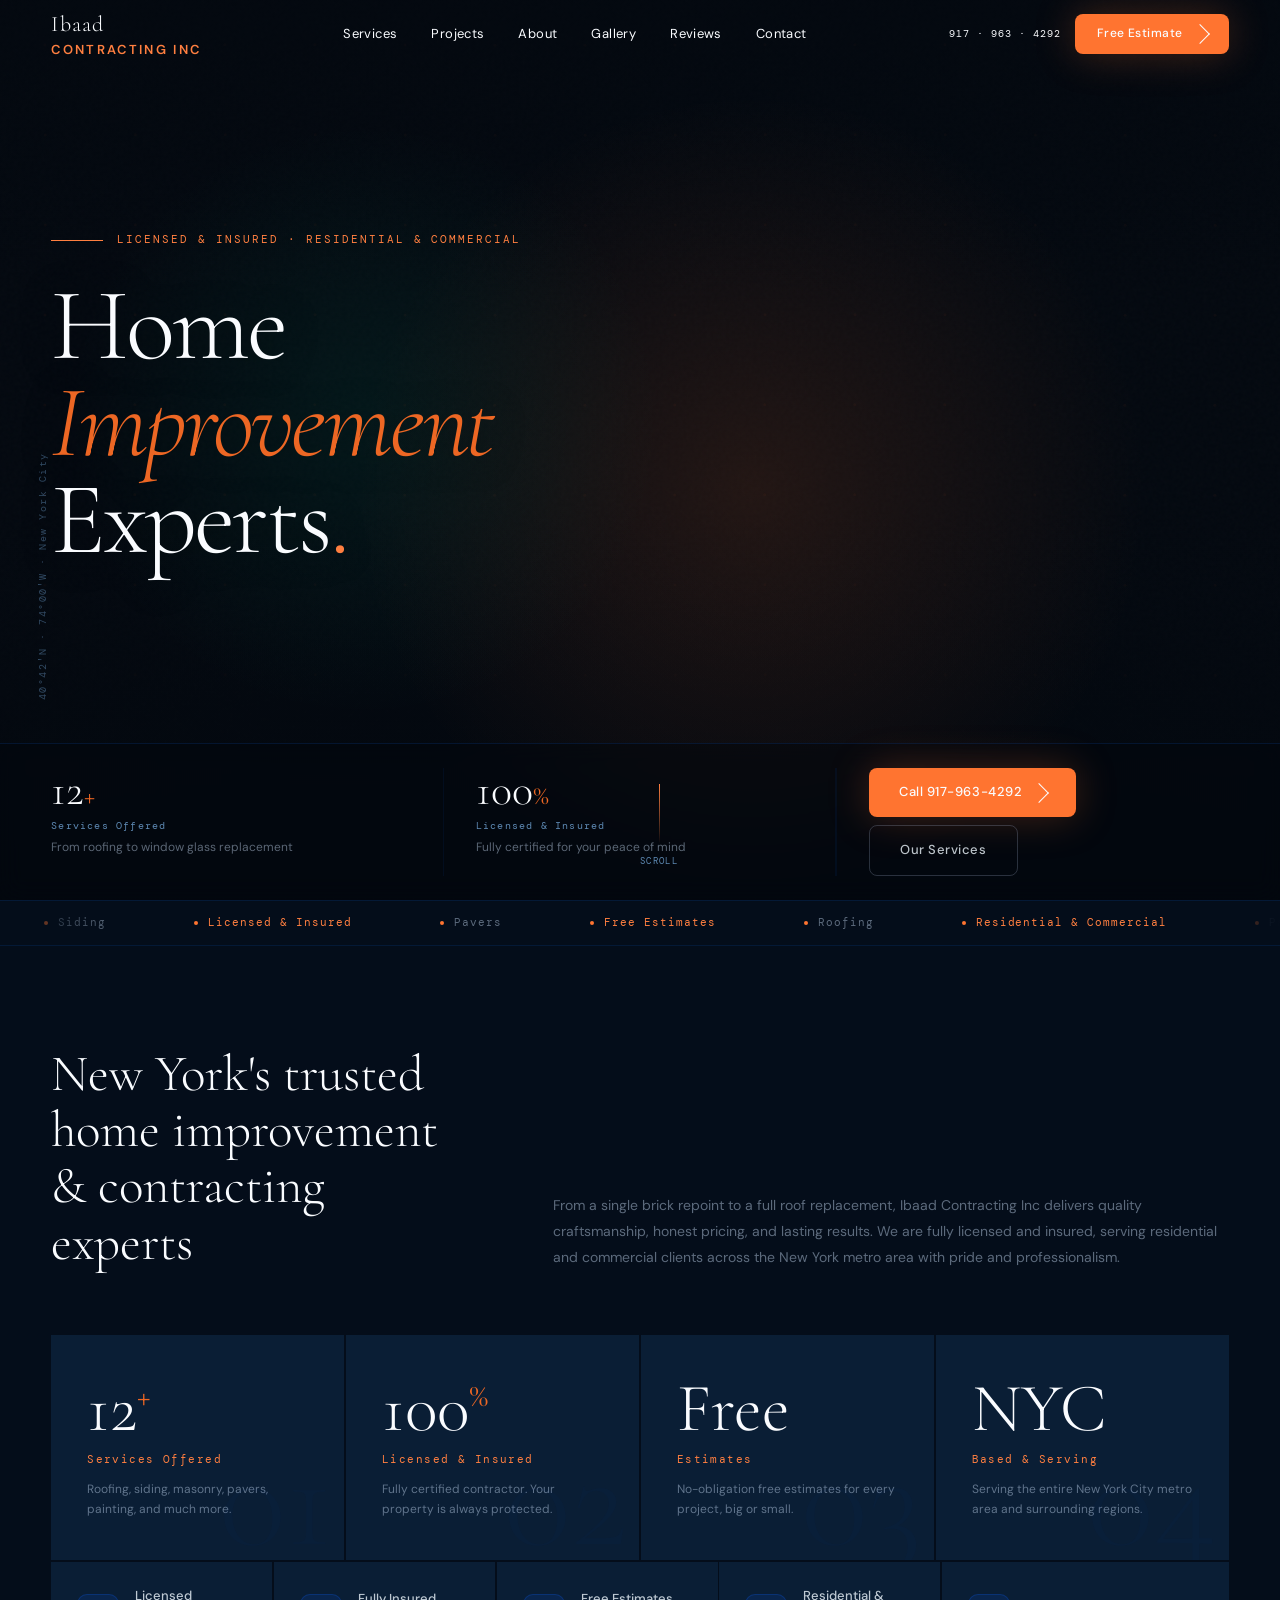
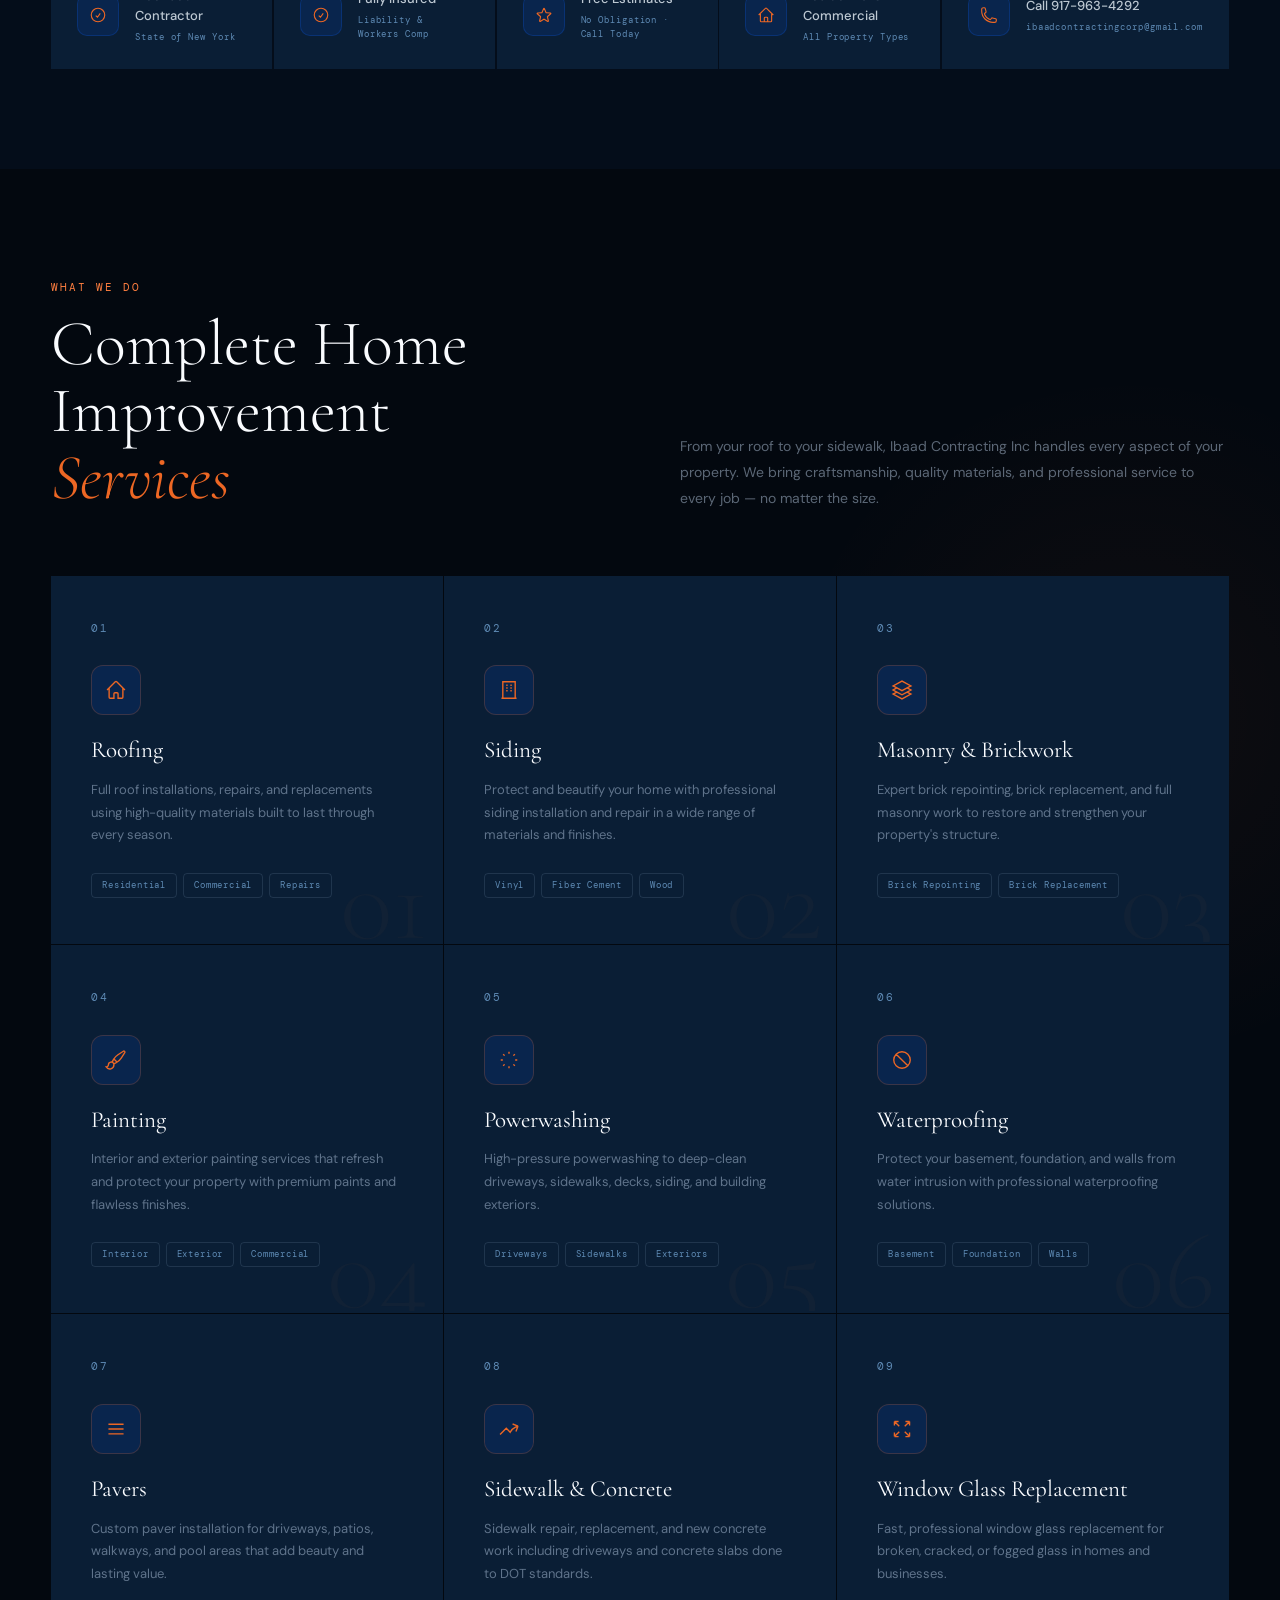
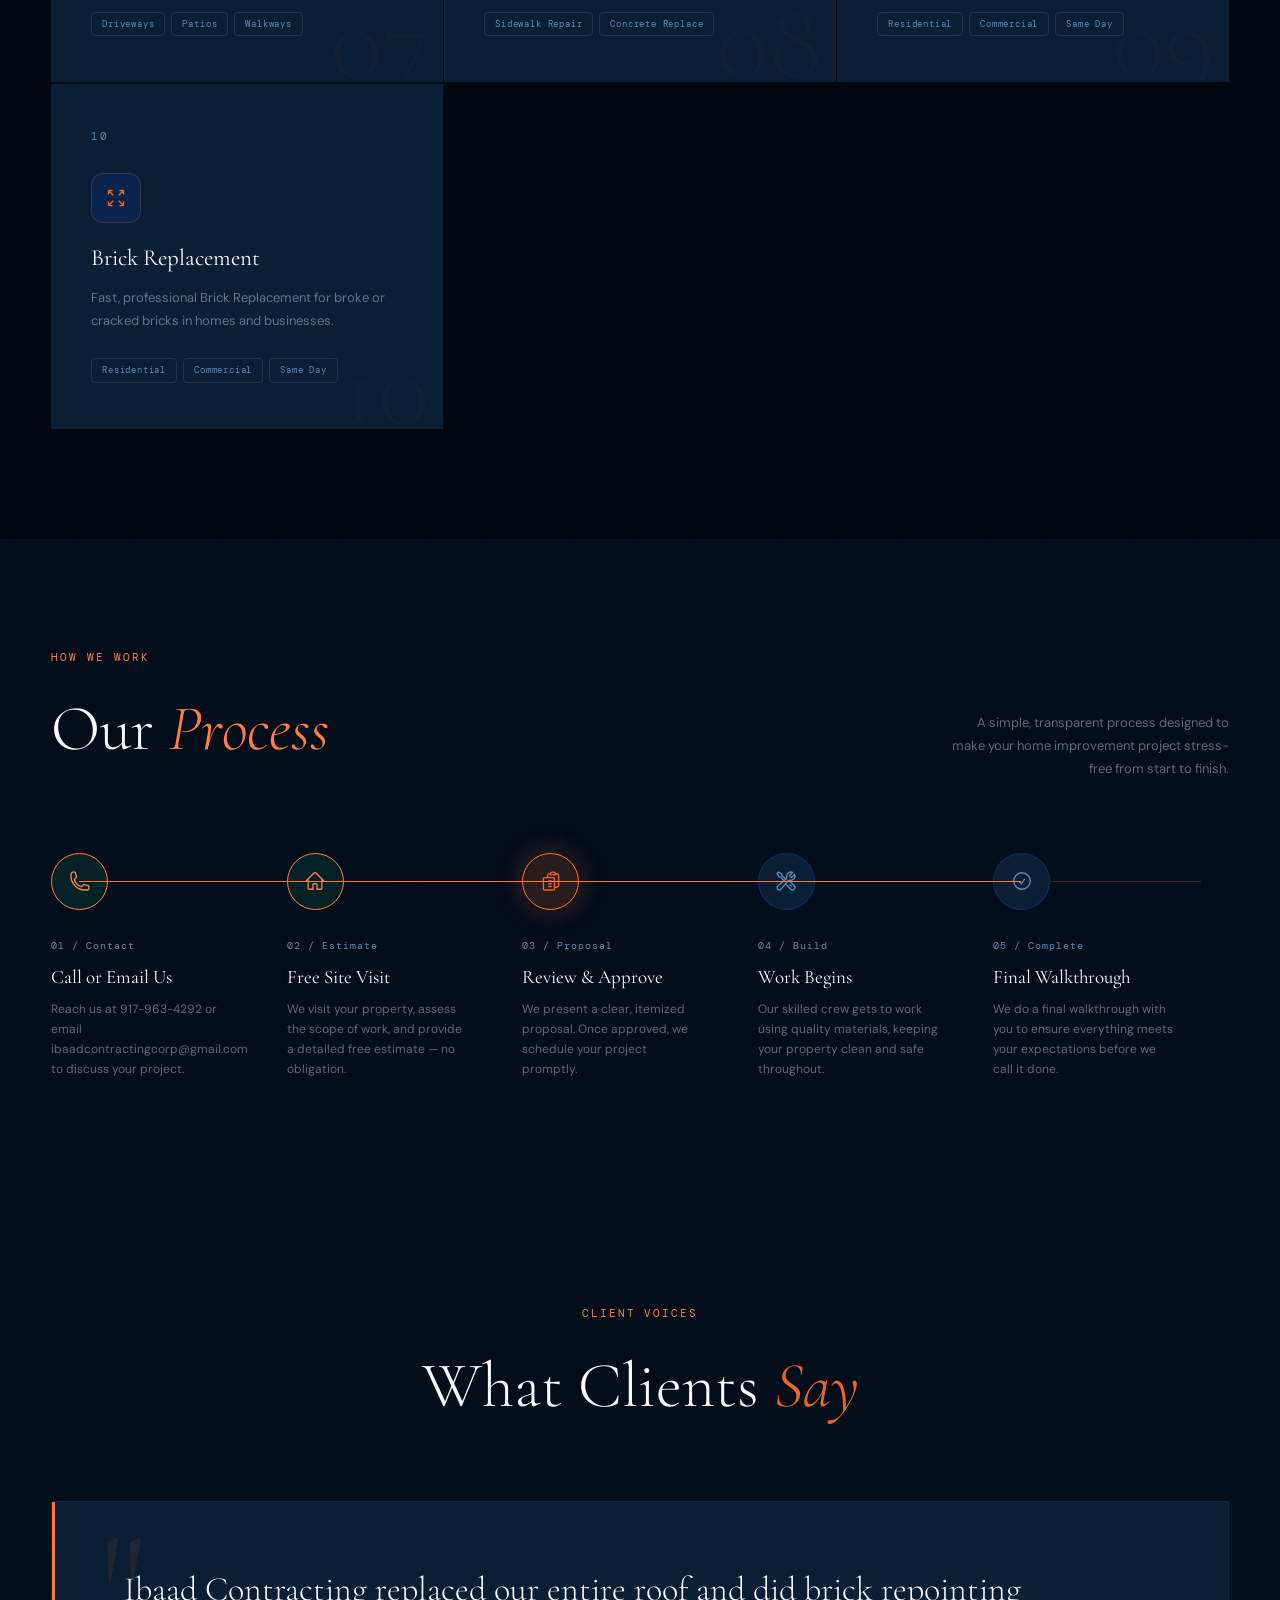
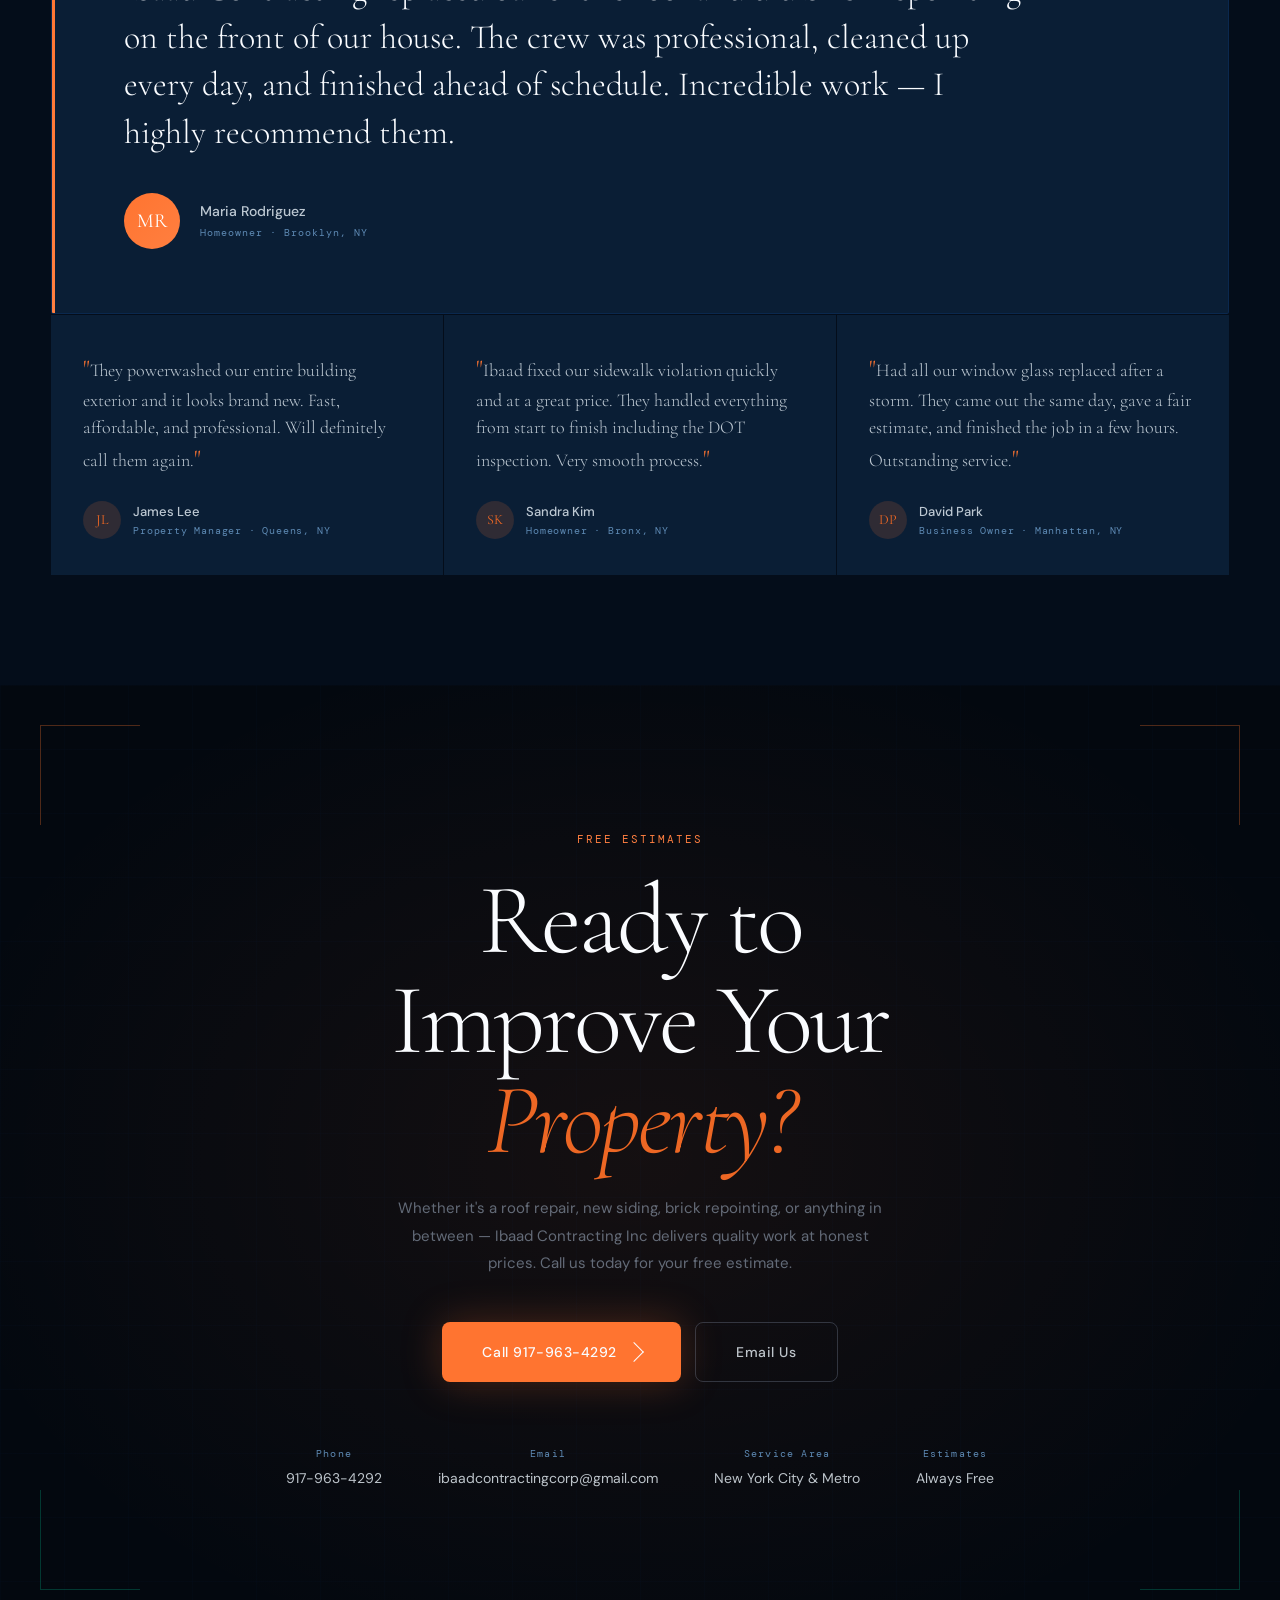
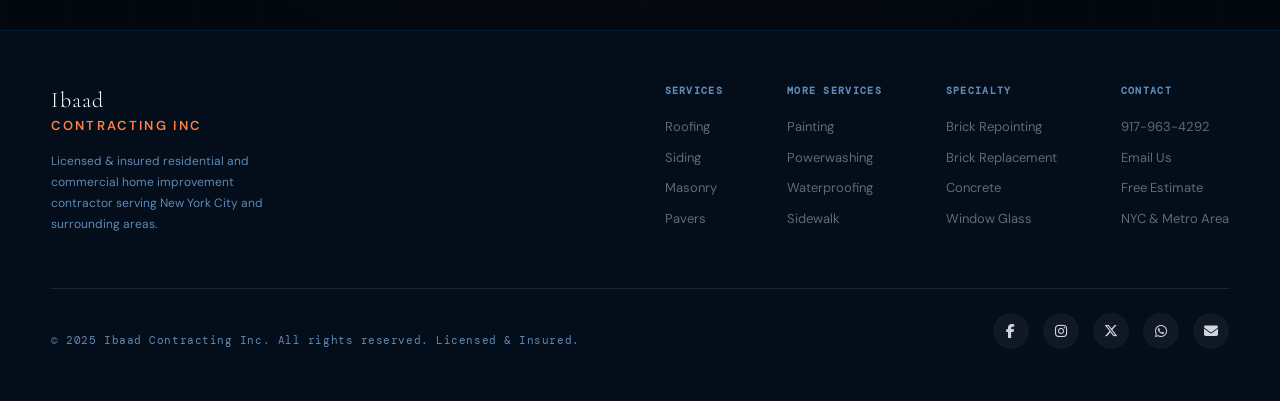
==== index.html @ c4a084c7 "second commit" ====
<!DOCTYPE html>
<html lang="en">

<head>
    <meta charset="UTF-8">
    <meta name="viewport" content="width=device-width, initial-scale=1.0">
    <title>Ibaad Contracting Inc — Licensed Home Improvement Contractor</title>
    <link rel="preconnect" href="https://fonts.googleapis.com">
    <link href="https://fonts.googleapis.com/css2?family=Cormorant+Garamond:ital,wght@0,300;0,400;0,500;0,600;1,300;1,400&family=DM+Sans:opsz,wght@9..40,300;9..40,400;9..40,500&family=DM+Mono:wght@300;400&display=swap" rel="stylesheet">
    <link rel="stylesheet" href="https://cdnjs.cloudflare.com/ajax/libs/font-awesome/6.5.0/css/all.min.css">
    <link rel="stylesheet" href="css/style.css">
</head>

<body>
    <div id="progress"></div>

    <!-- NAV -->
    <nav>
        <div class="nav-i">
            <a href="#" class="logo">
                <span class="lt">Ibaad <b>Contracting Inc</b></span>
            </a>
            <div class="nav-links">
                <a href="#">Services</a>
                <a href="#">Projects</a>
                <a href="#">About</a>
                <a href="#">Gallery</a>
                <a href="#">Reviews</a>
                <a href="#">Contact</a>
            </div>
            <div class="nav-r">
                <a href="tel:9179634292" class="nav-tel">917 · 963 · 4292</a>
                <a href="tel:9179634292" class="btn btn-p" style="padding:10px 22px;font-size:12px;">Free Estimate <span class="arr"></span></a>
            </div>
        </div>
    </nav>

    <!-- HERO -->
    <section class="hero">
        <div class="hero-slide hs1 active"></div>
        <div class="hero-slide hs2"></div>
        <div class="hero-slide hs3"></div>
        <div class="hero-slide hs4"></div>
        <canvas id="heroCanvas"></canvas>
        <div class="hero-noise"></div>
        <div class="hero-vignette"></div>
        <div class="hero-glow-b"></div>
        <div class="hero-glow-g"></div>

        <div class="hero-coord">40°42′N · 74°00′W · New York City</div>

        <div class="hero-body">
            <div class="hero-kicker" style="animation:fadeUp .8s ease .5s both">
                <div class="kicker-line"></div>
                <span class="eyebrow">Licensed &amp; Insured · Residential &amp; Commercial</span>
            </div>
            <h1 class="hero-h">
                <span class="l1">Home</span>
                <span class="l2"><em>Improvement</em></span>
                <span class="l3">Experts<span style="color:var(--gv)">.</span></span>
            </h1>

            <div class="hero-foot">
                <div class="hf-block">
                    <div class="hf-val" id="c1">12<span>+</span></div>
                    <div class="hf-lbl">Services Offered</div>
                    <div class="hf-desc">From roofing to window glass replacement</div>
                </div>
                <div class="hf-block">
                    <div class="hf-val" id="c2">100<span>%</span></div>
                    <div class="hf-lbl">Licensed &amp; Insured</div>
                    <div class="hf-desc">Fully certified for your peace of mind</div>
                </div>
                <div class="hf-block hf-actions">
                    <a href="tel:9179634292" class="btn btn-p" style="font-size:13px;padding:14px 30px;width:fit-content">Call 917-963-4292 <span class="arr"></span></a>
                    <a href="#" class="btn btn-ghost" style="font-size:13px;padding:14px 30px;width:fit-content">Our Services</a>
                </div>
            </div>
        </div>

        <div class="scroll-ind">
            <div class="scroll-line-v"></div>
            <span class="scroll-lbl">SCROLL</span>
        </div>
    </section>

    <!-- TICKER -->
    <div class="ticker">
        <div class="t-track">
            <div class="t-item"><span class="td"></span>Siding</div>
            <div class="t-item"><span class="td"></span><span class="tg">Licensed &amp; Insured</span></div>
            <div class="t-item"><span class="td"></span>Pavers</div>
            <div class="t-item"><span class="td"></span><span class="tg">Free Estimates</span></div>
            <div class="t-item"><span class="td"></span>Roofing</div>
            <div class="t-item"><span class="td"></span><span class="tg">Residential &amp; Commercial</span></div>
            <div class="t-item"><span class="td"></span>Painting</div>
            <div class="t-item"><span class="td"></span><span class="tg">917-963-4292</span></div>
            <div class="t-item"><span class="td"></span>Masonry</div>
            <div class="t-item"><span class="td"></span><span class="tg">Brick Repointing</span></div>
            <div class="t-item"><span class="td"></span>Sidewalk</div>
            <div class="t-item"><span class="td"></span><span class="tg">Powerwashing</span></div>
            <div class="t-item"><span class="td"></span>Waterproofing</div>
            <div class="t-item"><span class="td"></span><span class="tg">Brick Replacement</span></div>
            <div class="t-item"><span class="td"></span>Concrete Replacement</div>
            <div class="t-item"><span class="td"></span><span class="tg">Window Glass Replacement</span></div>
            <!-- duplicate for seamless loop -->
            <div class="t-item"><span class="td"></span>Siding</div>
            <div class="t-item"><span class="td"></span><span class="tg">Licensed &amp; Insured</span></div>
            <div class="t-item"><span class="td"></span>Pavers</div>
            <div class="t-item"><span class="td"></span><span class="tg">Free Estimates</span></div>
            <div class="t-item"><span class="td"></span>Roofing</div>
            <div class="t-item"><span class="td"></span><span class="tg">Residential &amp; Commercial</span></div>
            <div class="t-item"><span class="td"></span>Painting</div>
            <div class="t-item"><span class="td"></span><span class="tg">917-963-4292</span></div>
            <div class="t-item"><span class="td"></span>Masonry</div>
            <div class="t-item"><span class="td"></span><span class="tg">Brick Repointing</span></div>
            <div class="t-item"><span class="td"></span>Sidewalk</div>
            <div class="t-item"><span class="td"></span><span class="tg">Powerwashing</span></div>
            <div class="t-item"><span class="td"></span>Waterproofing</div>
            <div class="t-item"><span class="td"></span><span class="tg">Brick Replacement</span></div>
            <div class="t-item"><span class="td"></span>Concrete Replacement</div>
            <div class="t-item"><span class="td"></span><span class="tg">Window Glass Replacement</span></div>
        </div>
    </div>

    <!-- TRUST METRICS -->
    <section class="trust">
        <div class="trust-in">
            <div class="trust-top reveal">
                <h2>New York's trusted<br>home improvement<br>&amp; contracting experts</h2>
                <p>From a single brick repoint to a full roof replacement, Ibaad Contracting Inc delivers quality craftsmanship, honest pricing, and lasting results. We are fully licensed and insured, serving residential and commercial clients across the New York metro area with pride and professionalism.</p>
            </div>
            <div class="met-grid">
                <div class="mc reveal">
                    <div class="mc-bar"></div>
                    <div class="mc-num">12<sup>+</sup></div>
                    <div class="mc-unit">Services Offered</div>
                    <div class="mc-desc">Roofing, siding, masonry, pavers, painting, and much more.</div>
                    <div class="mc-bg">01</div>
                </div>
                <div class="mc reveal">
                    <div class="mc-bar"></div>
                    <div class="mc-num">100<sup>%</sup></div>
                    <div class="mc-unit">Licensed &amp; Insured</div>
                    <div class="mc-desc">Fully certified contractor. Your property is always protected.</div>
                    <div class="mc-bg">02</div>
                </div>
                <div class="mc reveal">
                    <div class="mc-bar"></div>
                    <div class="mc-num">Free<sup></sup></div>
                    <div class="mc-unit">Estimates</div>
                    <div class="mc-desc">No-obligation free estimates for every project, big or small.</div>
                    <div class="mc-bg">03</div>
                </div>
                <div class="mc reveal">
                    <div class="mc-bar"></div>
                    <div class="mc-num">NYC<sup></sup></div>
                    <div class="mc-unit">Based &amp; Serving</div>
                    <div class="mc-desc">Serving the entire New York City metro area and surrounding regions.</div>
                    <div class="mc-bg">04</div>
                </div>
            </div>
            <div class="certs reveal">
                <div class="cert">
                    <div class="cert-ico"><svg viewBox="0 0 24 24"><path d="M9 12.75L11.25 15 15 9.75M21 12a9 9 0 11-18 0 9 9 0 0118 0z"/></svg></div>
                    <div><div class="cert-n">Licensed Contractor</div><div class="cert-s">State of New York</div></div>
                </div>
                <div class="cert">
                    <div class="cert-ico"><svg viewBox="0 0 24 24"><path d="M9 12.75L11.25 15 15 9.75M21 12a9 9 0 11-18 0 9 9 0 0118 0z"/></svg></div>
                    <div><div class="cert-n">Fully Insured</div><div class="cert-s">Liability &amp; Workers Comp</div></div>
                </div>
                <div class="cert">
                    <div class="cert-ico"><svg viewBox="0 0 24 24"><path d="M11.48 3.499a.562.562 0 011.04 0l2.125 5.111a.563.563 0 00.475.345l5.518.442c.499.04.701.663.321.988l-4.204 3.602a.563.563 0 00-.182.557l1.285 5.385a.562.562 0 01-.84.61l-4.725-2.885a.563.563 0 00-.586 0L6.982 20.54a.562.562 0 01-.84-.61l1.285-5.386a.562.562 0 00-.182-.557l-4.204-3.602a.563.563 0 01.321-.988l5.518-.442a.563.563 0 00.475-.345L11.48 3.5z"/></svg></div>
                    <div><div class="cert-n">Free Estimates</div><div class="cert-s">No Obligation · Call Today</div></div>
                </div>
                <div class="cert">
                    <div class="cert-ico"><svg viewBox="0 0 24 24"><path d="M2.25 12l8.954-8.955c.44-.439 1.152-.439 1.591 0L21.75 12M4.5 9.75v10.125c0 .621.504 1.125 1.125 1.125H9.75v-4.875c0-.621.504-1.125 1.125-1.125h2.25c.621 0 1.125.504 1.125 1.125V21h4.125c.621 0 1.125-.504 1.125-1.125V9.75M8.25 21h8.25"/></svg></div>
                    <div><div class="cert-n">Residential &amp; Commercial</div><div class="cert-s">All Property Types</div></div>
                </div>
                <div class="cert">
                    <div class="cert-ico"><svg viewBox="0 0 24 24"><path d="M2.25 6.75c0 8.284 6.716 15 15 15h2.25a2.25 2.25 0 002.25-2.25v-1.372c0-.516-.351-.966-.852-1.091l-4.423-1.106c-.44-.11-.902.055-1.173.417l-.97 1.293c-.282.376-.769.542-1.21.38a12.035 12.035 0 01-7.143-7.143c-.162-.441.004-.928.38-1.21l1.293-.97c.363-.271.527-.734.417-1.173L6.963 3.102a1.125 1.125 0 00-1.091-.852H4.5A2.25 2.25 0 002.25 4.5v2.25z"/></svg></div>
                    <div><div class="cert-n">Call 917-963-4292</div><div class="cert-s">ibaadcontractingcorp@gmail.com</div></div>
                </div>
            </div>
        </div>
    </section>

   <!--Services-->
    <!-- <section class="services" id="services">
        <div class="svc-in">
            <div class="svc-top reveal">
                <div>
                    <div class="eyebrow" style="margin-bottom:14px">What We Do</div>
                    <h2>Complete Home<br>Improvement<br><em>Services</em></h2>
                </div>
                <p style="font-size:14px;color:var(--wm);line-height:1.85;">From your roof to your sidewalk, Ibaad Contracting Inc handles every aspect of your property. We bring craftsmanship, quality materials, and professional service to every job — no matter the size.</p>
            </div>
            <div class="svc-grid">
                <div class="svc-card reveal">
                    <div class="svc-no">01</div>
                    <div class="svc-ico"><svg viewBox="0 0 24 24"><path d="M2.25 12l8.954-8.955c.44-.439 1.152-.439 1.591 0L21.75 12M4.5 9.75v10.125c0 .621.504 1.125 1.125 1.125H9.75v-4.875c0-.621.504-1.125 1.125-1.125h2.25c.621 0 1.125.504 1.125 1.125V21h4.125c.621 0 1.125-.504 1.125-1.125V9.75"/></svg></div>
                    <h3>Roofing</h3>
                    <p>Full roof installations, repairs, and replacements using high-quality materials built to last through every season.</p>
                    <div class="svc-tags"><span class="svc-tag">Residential</span><span class="svc-tag">Commercial</span><span class="svc-tag">Repairs</span></div>
                    <div class="svc-bg">01</div>
                </div>
                <div class="svc-card reveal">
                    <div class="svc-no">02</div>
                    <div class="svc-ico"><svg viewBox="0 0 24 24"><path d="M3.75 21h16.5M4.5 3h15M5.25 3v18m13.5-18v18M9 6.75h1.5m-1.5 3h1.5m-1.5 3h1.5m3-6H15m-1.5 3H15m-1.5 3H15"/></svg></div>
                    <h3>Siding</h3>
                    <p>Protect and beautify your home with professional siding installation and repair in a wide range of materials and finishes.</p>
                    <div class="svc-tags"><span class="svc-tag">Vinyl</span><span class="svc-tag">Fiber Cement</span><span class="svc-tag">Wood</span></div>
                    <div class="svc-bg">02</div>
                </div>
                <div class="svc-card reveal">
                    <div class="svc-no">03</div>
                    <div class="svc-ico"><svg viewBox="0 0 24 24"><path d="M6.429 9.75L2.25 12l4.179 2.25m0-4.5l5.571 3 5.571-3m-11.142 0L2.25 7.5 12 2.25l9.75 5.25-4.179 2.25m0 0L21.75 12l-4.179 2.25m0 0l4.179 2.25L12 21.75 2.25 16.5l4.179-2.25m11.142 0l-5.571 3-5.571-3"/></svg></div>
                    <h3>Masonry &amp; Brickwork</h3>
                    <p>Expert brick repointing, brick replacement, and full masonry work to restore and strengthen your property's structure.</p>
                    <div class="svc-tags"><span class="svc-tag">Brick Repointing</span><span class="svc-tag">Brick Replacement</span></div>
                    <div class="svc-bg">03</div>
                </div>
                <div class="svc-card reveal">
                    <div class="svc-no">04</div>
                    <div class="svc-ico"><svg viewBox="0 0 24 24"><path d="M9.53 16.122a3 3 0 00-5.78 1.128 2.25 2.25 0 01-2.4 2.245 4.5 4.5 0 008.4-2.245c0-.399-.078-.78-.22-1.128zm0 0a15.998 15.998 0 003.388-1.62m-5.043-.025a15.994 15.994 0 011.622-3.395m3.42 3.42a15.995 15.995 0 004.764-4.648l3.876-5.814a1.151 1.151 0 00-1.597-1.597L14.146 6.32a15.996 15.996 0 00-4.649 4.763m3.42 3.42a6.776 6.776 0 00-3.42-3.42"/></svg></div>
                    <h3>Painting</h3>
                    <p>Interior and exterior painting services that refresh and protect your property with premium paints and flawless finishes.</p>
                    <div class="svc-tags"><span class="svc-tag">Interior</span><span class="svc-tag">Exterior</span><span class="svc-tag">Commercial</span></div>
                    <div class="svc-bg">04</div>
                </div>
                <div class="svc-card reveal">
                    <div class="svc-no">05</div>
                    <div class="svc-ico"><svg viewBox="0 0 24 24"><path d="M12 3v2.25m6.364.386l-1.591 1.591M21 12h-2.25m-.386 6.364l-1.591-1.591M12 18.75V21m-4.773-4.227l-1.591 1.591M5.25 12H3m4.227-4.773L5.636 5.636"/></svg></div>
                    <h3>Powerwashing</h3>
                    <p>High-pressure powerwashing to deep-clean driveways, sidewalks, decks, siding, and building exteriors.</p>
                    <div class="svc-tags"><span class="svc-tag">Driveways</span><span class="svc-tag">Sidewalks</span><span class="svc-tag">Exteriors</span></div>
                    <div class="svc-bg">05</div>
                </div>
                <div class="svc-card reveal">
                    <div class="svc-no">06</div>
                    <div class="svc-ico"><svg viewBox="0 0 24 24"><path d="M5.636 5.636a9 9 0 1012.728 12.728M5.636 5.636a9 9 0 0112.728 12.728M5.636 5.636L12 12m6.364 6.364L12 12"/></svg></div>
                    <h3>Waterproofing</h3>
                    <p>Protect your basement, foundation, and walls from water intrusion with professional waterproofing solutions.</p>
                    <div class="svc-tags"><span class="svc-tag">Basement</span><span class="svc-tag">Foundation</span><span class="svc-tag">Walls</span></div>
                    <div class="svc-bg">06</div>
                </div>
                <div class="svc-card reveal">
                    <div class="svc-no">07</div>
                    <div class="svc-ico"><svg viewBox="0 0 24 24"><path d="M3.75 6.75h16.5M3.75 12h16.5m-16.5 5.25h16.5"/></svg></div>
                    <h3>Pavers</h3>
                    <p>Custom paver installation for driveways, patios, walkways, and pool areas that add beauty and lasting value.</p>
                    <div class="svc-tags"><span class="svc-tag">Driveways</span><span class="svc-tag">Patios</span><span class="svc-tag">Walkways</span></div>
                    <div class="svc-bg">07</div>
                </div>
                <div class="svc-card reveal">
                    <div class="svc-no">08</div>
                    <div class="svc-ico"><svg viewBox="0 0 24 24"><path d="M2.25 18L9 11.25l4.306 4.307a11.95 11.95 0 015.814-5.519l2.74-1.22m0 0l-5.94-2.28m5.94 2.28l-2.28 5.941"/></svg></div>
                    <h3>Sidewalk &amp; Concrete</h3>
                    <p>Sidewalk repair, replacement, and new concrete work including driveways and concrete slabs done to DOT standards.</p>
                    <div class="svc-tags"><span class="svc-tag">Sidewalk Repair</span><span class="svc-tag">Concrete Replace</span></div>
                    <div class="svc-bg">08</div>
                </div>
                <div class="svc-card reveal">
                    <div class="svc-no">09</div>
                    <div class="svc-ico"><svg viewBox="0 0 24 24"><path d="M3.75 3.75v4.5m0-4.5h4.5m-4.5 0L9 9M3.75 20.25v-4.5m0 4.5h4.5m-4.5 0L9 15M20.25 3.75h-4.5m4.5 0v4.5m0-4.5L15 9m5.25 11.25h-4.5m4.5 0v-4.5m0 4.5L15 15"/></svg></div>
                    <h3>Window Glass Replacement</h3>
                    <p>Fast, professional window glass replacement for broken, cracked, or fogged glass in homes and businesses.</p>
                    <div class="svc-tags"><span class="svc-tag">Residential</span><span class="svc-tag">Commercial</span><span class="svc-tag">Same Day</span></div>
                    <div class="svc-bg">09</div>
                </div>
            </div>
        </div>
    </section> -->

    <section class="services" id="services">
  <div class="svc-in">

    <div class="svc-top">
      <div>
        <div class="eyebrow" style="margin-bottom:14px">What We Do</div>
        <h2>Complete Home<br>Improvement<br><em>Services</em></h2>
      </div>
      <p style="font-size:14px;color:var(--wm);line-height:1.85;">From your roof to your sidewalk, Ibaad Contracting Inc handles every aspect of your property. We bring craftsmanship, quality materials, and professional service to every job — no matter the size.</p>
    </div>

    <div class="svc-grid">

      <!-- 01 Roofing -->
      <div class="svc-card">
        <div class="svc-photo" style="background-image:url('https://images.pexels.com/photos/1396132/pexels-photo-1396132.jpeg?auto=compress&cs=tinysrgb&w=900')"></div>
        <div class="svc-content">
          <div class="svc-no">01</div>
          <div class="svc-ico"><svg viewBox="0 0 24 24"><path d="M2.25 12l8.954-8.955c.44-.439 1.152-.439 1.591 0L21.75 12M4.5 9.75v10.125c0 .621.504 1.125 1.125 1.125H9.75v-4.875c0-.621.504-1.125 1.125-1.125h2.25c.621 0 1.125.504 1.125 1.125V21h4.125c.621 0 1.125-.504 1.125-1.125V9.75"/></svg></div>
          <h3>Roofing</h3>
          <p>Full roof installations, repairs, and replacements using high-quality materials built to last through every season.</p>
          <div class="svc-tags"><span class="svc-tag">Residential</span><span class="svc-tag">Commercial</span><span class="svc-tag">Repairs</span></div>
        </div>
        <div class="svc-bg">01</div>
      </div>

      <!-- 02 Siding -->
      <div class="svc-card">
        <div class="svc-photo" style="background-image:url('https://images.pexels.com/photos/1029599/pexels-photo-1029599.jpeg?auto=compress&cs=tinysrgb&w=900')"></div>
        <div class="svc-content">
          <div class="svc-no">02</div>
          <div class="svc-ico"><svg viewBox="0 0 24 24"><path d="M3.75 21h16.5M4.5 3h15M5.25 3v18m13.5-18v18M9 6.75h1.5m-1.5 3h1.5m-1.5 3h1.5m3-6H15m-1.5 3H15m-1.5 3H15"/></svg></div>
          <h3>Siding</h3>
          <p>Protect and beautify your home with professional siding installation and repair in a wide range of materials and finishes.</p>
          <div class="svc-tags"><span class="svc-tag">Vinyl</span><span class="svc-tag">Fiber Cement</span><span class="svc-tag">Wood</span></div>
        </div>
        <div class="svc-bg">02</div>
      </div>

      <!-- 03 Masonry -->
      <div class="svc-card">
        <div class="svc-photo" ></div>
        <div class="svc-content">
          <div class="svc-no">03</div>
          <div class="svc-ico"><svg viewBox="0 0 24 24"><path d="M6.429 9.75L2.25 12l4.179 2.25m0-4.5l5.571 3 5.571-3m-11.142 0L2.25 7.5 12 2.25l9.75 5.25-4.179 2.25m0 0L21.75 12l-4.179 2.25m0 0l4.179 2.25L12 21.75 2.25 16.5l4.179-2.25m11.142 0l-5.571 3-5.571-3"/></svg></div>
          <h3>Masonry &amp; Brickwork</h3>
          <p>Expert brick repointing, brick replacement, and full masonry work to restore and strengthen your property's structure.</p>
          <div class="svc-tags"><span class="svc-tag">Brick Repointing</span><span class="svc-tag">Brick Replacement</span></div>
        </div>
        <div class="svc-bg">03</div>
      </div>

      <!-- 04 Painting -->
      <div class="svc-card">
        <div class="svc-photo" style="background-image:url('https://images.pexels.com/photos/1669754/pexels-photo-1669754.jpeg?auto=compress&cs=tinysrgb&w=900')"></div>
        <div class="svc-content">
          <div class="svc-no">04</div>
          <div class="svc-ico"><svg viewBox="0 0 24 24"><path d="M9.53 16.122a3 3 0 00-5.78 1.128 2.25 2.25 0 01-2.4 2.245 4.5 4.5 0 008.4-2.245c0-.399-.078-.78-.22-1.128zm0 0a15.998 15.998 0 003.388-1.62m-5.043-.025a15.994 15.994 0 011.622-3.395m3.42 3.42a15.995 15.995 0 004.764-4.648l3.876-5.814a1.151 1.151 0 00-1.597-1.597L14.146 6.32a15.996 15.996 0 00-4.649 4.763m3.42 3.42a6.776 6.776 0 00-3.42-3.42"/></svg></div>
          <h3>Painting</h3>
          <p>Interior and exterior painting services that refresh and protect your property with premium paints and flawless finishes.</p>
          <div class="svc-tags"><span class="svc-tag">Interior</span><span class="svc-tag">Exterior</span><span class="svc-tag">Commercial</span></div>
        </div>
        <div class="svc-bg">04</div>
      </div>

      <!-- 05 Powerwashing -->
      <div class="svc-card">
        <div class="svc-photo"  ></div>
        <div class="svc-content">
          <div class="svc-no">05</div>
          <div class="svc-ico"><svg viewBox="0 0 24 24"><path d="M12 3v2.25m6.364.386l-1.591 1.591M21 12h-2.25m-.386 6.364l-1.591-1.591M12 18.75V21m-4.773-4.227l-1.591 1.591M5.25 12H3m4.227-4.773L5.636 5.636"/></svg></div>
          <h3>Powerwashing</h3>
          <p>High-pressure powerwashing to deep-clean driveways, sidewalks, decks, siding, and building exteriors.</p>
          <div class="svc-tags"><span class="svc-tag">Driveways</span><span class="svc-tag">Sidewalks</span><span class="svc-tag">Exteriors</span></div>
        </div>
        <div class="svc-bg">05</div>
      </div>

      <!-- 06 Waterproofing -->
      <div class="svc-card">
        <div class="svc-photo" style="background-image:url('https://images.pexels.com/photos/2850347/pexels-photo-2850347.jpeg?auto=compress&cs=tinysrgb&w=900')"></div>
        <div class="svc-content">
          <div class="svc-no">06</div>
          <div class="svc-ico"><svg viewBox="0 0 24 24"><path d="M5.636 5.636a9 9 0 1012.728 12.728M5.636 5.636a9 9 0 0112.728 12.728M5.636 5.636L12 12m6.364 6.364L12 12"/></svg></div>
          <h3>Waterproofing</h3>
          <p>Protect your basement, foundation, and walls from water intrusion with professional waterproofing solutions.</p>
          <div class="svc-tags"><span class="svc-tag">Basement</span><span class="svc-tag">Foundation</span><span class="svc-tag">Walls</span></div>
        </div>
        <div class="svc-bg">06</div>
      </div>

      <!-- 07 Pavers -->
      <div class="svc-card">
        <div class="svc-photo" style="background-image:url('https://images.pexels.com/photos/1563356/pexels-photo-1563356.jpeg?auto=compress&cs=tinysrgb&w=900')"></div>
        <div class="svc-content">
          <div class="svc-no">07</div>
          <div class="svc-ico"><svg viewBox="0 0 24 24"><path d="M3.75 6.75h16.5M3.75 12h16.5m-16.5 5.25h16.5"/></svg></div>
          <h3>Pavers</h3>
          <p>Custom paver installation for driveways, patios, walkways, and pool areas that add beauty and lasting value.</p>
          <div class="svc-tags"><span class="svc-tag">Driveways</span><span class="svc-tag">Patios</span><span class="svc-tag">Walkways</span></div>
        </div>
        <div class="svc-bg">07</div>
      </div>

      <!-- 08 Sidewalk & Concrete -->
      <div class="svc-card">
        <div class="svc-photo" style="background-image:url('https://images.pexels.com/photos/209296/pexels-photo-209296.jpeg?auto=compress&cs=tinysrgb&w=900')"></div>
        <div class="svc-content">
          <div class="svc-no">08</div>
          <div class="svc-ico"><svg viewBox="0 0 24 24"><path d="M2.25 18L9 11.25l4.306 4.307a11.95 11.95 0 015.814-5.519l2.74-1.22m0 0l-5.94-2.28m5.94 2.28l-2.28 5.941"/></svg></div>
          <h3>Sidewalk &amp; Concrete</h3>
          <p>Sidewalk repair, replacement, and new concrete work including driveways and concrete slabs done to DOT standards.</p>
          <div class="svc-tags"><span class="svc-tag">Sidewalk Repair</span><span class="svc-tag">Concrete Replace</span></div>
        </div>
        <div class="svc-bg">08</div>
      </div>

      <!-- 09 Window Glass -->
      <div class="svc-card">
        <div class="svc-photo" style="background-image:url('https://images.pexels.com/photos/271816/pexels-photo-271816.jpeg?auto=compress&cs=tinysrgb&w=900')"></div>
        <div class="svc-content">
          <div class="svc-no">09</div>
          <div class="svc-ico"><svg viewBox="0 0 24 24"><path d="M3.75 3.75v4.5m0-4.5h4.5m-4.5 0L9 9M3.75 20.25v-4.5m0 4.5h4.5m-4.5 0L9 15M20.25 3.75h-4.5m4.5 0v4.5m0-4.5L15 9m5.25 11.25h-4.5m4.5 0v-4.5m0 4.5L15 15"/></svg></div>
          <h3>Window Glass Replacement</h3>
          <p>Fast, professional window glass replacement for broken, cracked, or fogged glass in homes and businesses.</p>
          <div class="svc-tags"><span class="svc-tag">Residential</span><span class="svc-tag">Commercial</span><span class="svc-tag">Same Day</span></div>
        </div>
        <div class="svc-bg">09</div>
      </div>

       <div class="svc-card">
        <div class="svc-photo" style="background-image:url('https://images.pexels.com/photos/271816/pexels-photo-271816.jpeg?auto=compress&cs=tinysrgb&w=900')"></div>
        <div class="svc-content">
          <div class="svc-no">10</div>
          <div class="svc-ico"><svg viewBox="0 0 24 24"><path d="M3.75 3.75v4.5m0-4.5h4.5m-4.5 0L9 9M3.75 20.25v-4.5m0 4.5h4.5m-4.5 0L9 15M20.25 3.75h-4.5m4.5 0v4.5m0-4.5L15 9m5.25 11.25h-4.5m4.5 0v-4.5m0 4.5L15 15"/></svg></div>
          <h3>Brick Replacement</h3>
          <p>Fast, professional Brick Replacement for broke or cracked bricks in homes and businesses.</p>
          <div class="svc-tags"><span class="svc-tag">Residential</span><span class="svc-tag">Commercial</span><span class="svc-tag">Same Day</span></div>
        </div>
        <div class="svc-bg">10</div>
      </div>


    </div>
  </div>
</section>


    <!-- PROCESS TIMELINE -->
    <section class="process">
        <div class="proc-in">
            <div class="proc-hdr reveal">
                <div>
                    <div class="eyebrow" style="margin-bottom:12px">How We Work</div>
                    <h2>Our <em>Process</em></h2>
                </div>
                <p>A simple, transparent process designed to make your home improvement project stress-free from start to finish.</p>
            </div>
            <div class="proc-track">
                <div class="proc-line"></div>
                <div class="proc-line-active" id="procLine"></div>
                <div class="proc-step done reveal">
                    <div class="proc-node"><svg viewBox="0 0 24 24"><path d="M2.25 6.75c0 8.284 6.716 15 15 15h2.25a2.25 2.25 0 002.25-2.25v-1.372c0-.516-.351-.966-.852-1.091l-4.423-1.106c-.44-.11-.902.055-1.173.417l-.97 1.293c-.282.376-.769.542-1.21.38a12.035 12.035 0 01-7.143-7.143c-.162-.441.004-.928.38-1.21l1.293-.97c.363-.271.527-.734.417-1.173L6.963 3.102a1.125 1.125 0 00-1.091-.852H4.5A2.25 2.25 0 002.25 4.5v2.25z"/></svg></div>
                    <div class="proc-n">01 / Contact</div>
                    <div class="proc-t">Call or Email Us</div>
                    <div class="proc-d">Reach us at 917-963-4292 or email ibaadcontractingcorp@gmail.com to discuss your project.</div>
                </div>
                <div class="proc-step done reveal">
                    <div class="proc-node"><svg viewBox="0 0 24 24"><path d="M2.25 12l8.954-8.955c.44-.439 1.152-.439 1.591 0L21.75 12M4.5 9.75v10.125c0 .621.504 1.125 1.125 1.125H9.75v-4.875c0-.621.504-1.125 1.125-1.125h2.25c.621 0 1.125.504 1.125 1.125V21h4.125c.621 0 1.125-.504 1.125-1.125V9.75"/></svg></div>
                    <div class="proc-n">02 / Estimate</div>
                    <div class="proc-t">Free Site Visit</div>
                    <div class="proc-d">We visit your property, assess the scope of work, and provide a detailed free estimate — no obligation.</div>
                </div>
                <div class="proc-step active reveal">
                    <div class="proc-node"><svg viewBox="0 0 24 24"><path d="M9 12h3.75M9 15h3.75M9 18h3.75m3 .75H18a2.25 2.25 0 002.25-2.25V6.108c0-1.135-.845-2.098-1.976-2.192a48.424 48.424 0 00-1.123-.08m-5.801 0c-.065.21-.1.433-.1.664 0 .414.336.75.75.75h4.5a.75.75 0 00.75-.75 2.25 2.25 0 00-.1-.664m-5.8 0A2.251 2.251 0 0113.5 2.25H15c1.012 0 1.867.668 2.15 1.586m-5.8 0c-.376.023-.75.05-1.124.08C9.095 4.01 8.25 4.973 8.25 6.108V8.25m0 0H4.875c-.621 0-1.125.504-1.125 1.125v11.25c0 .621.504 1.125 1.125 1.125h9.75c.621 0 1.125-.504 1.125-1.125V9.375c0-.621-.504-1.125-1.125-1.125H8.25z"/></svg></div>
                    <div class="proc-n">03 / Proposal</div>
                    <div class="proc-t">Review &amp; Approve</div>
                    <div class="proc-d">We present a clear, itemized proposal. Once approved, we schedule your project promptly.</div>
                </div>
                <div class="proc-step reveal">
                    <div class="proc-node"><svg viewBox="0 0 24 24"><path d="M11.42 15.17L17.25 21A2.652 2.652 0 0021 17.25l-5.877-5.877M11.42 15.17l2.496-3.03c.317-.384.74-.626 1.208-.766M11.42 15.17l-4.655 5.653a2.548 2.548 0 11-3.586-3.586l6.837-5.63m5.108-.233c.55-.164 1.163-.188 1.743-.14a4.5 4.5 0 004.486-6.336l-3.276 3.277a3.004 3.004 0 01-2.25-2.25l3.276-3.276a4.5 4.5 0 00-6.336 4.486c.091 1.076-.071 2.264-.904 2.95l-.102.085m-1.745 1.437L5.909 7.5H4.5L2.25 3.75l1.5-1.5L7.5 4.5v1.409l4.26 4.26m-1.745 1.437l1.745-1.437m6.615 8.206L15.75 15.75"/></svg></div>
                    <div class="proc-n">04 / Build</div>
                    <div class="proc-t">Work Begins</div>
                    <div class="proc-d">Our skilled crew gets to work using quality materials, keeping your property clean and safe throughout.</div>
                </div>
                <div class="proc-step reveal">
                    <div class="proc-node"><svg viewBox="0 0 24 24"><path d="M9 12.75L11.25 15 15 9.75M21 12a9 9 0 11-18 0 9 9 0 0118 0z"/></svg></div>
                    <div class="proc-n">05 / Complete</div>
                    <div class="proc-t">Final Walkthrough</div>
                    <div class="proc-d">We do a final walkthrough with you to ensure everything meets your expectations before we call it done.</div>
                </div>
            </div>
        </div>
    </section>

    <!-- INDUSTRIES / SERVICE TYPES
    <section class="industries">
        <div class="ind-in">
            <div class="ind-hdr reveal">
                <div class="eyebrow" style="margin-bottom:12px">All Services</div>
                <h2>Everything <em>We Offer</em></h2>
            </div>
            <div class="ind-grid">
                <div class="ind-card reveal">
                    <div class="ind-ico"><svg viewBox="0 0 24 24" fill="none" stroke="currentColor" stroke-width="1.5"><path d="M2.25 12l8.954-8.955c.44-.439 1.152-.439 1.591 0L21.75 12M4.5 9.75v10.125c0 .621.504 1.125 1.125 1.125H9.75v-4.875c0-.621.504-1.125 1.125-1.125h2.25c.621 0 1.125.504 1.125 1.125V21h4.125c.621 0 1.125-.504 1.125-1.125V9.75"/></svg></div>
                    <div class="ind-n">Roofing</div>
                    <div class="ind-p">Install &amp; Repair</div>
                </div>
                <div class="ind-card reveal">
                    <div class="ind-ico"><svg viewBox="0 0 24 24" fill="none" stroke="currentColor" stroke-width="1.5"><path d="M3.75 21h16.5M4.5 3h15M5.25 3v18m13.5-18v18"/></svg></div>
                    <div class="ind-n">Siding</div>
                    <div class="ind-p">All Materials</div>
                </div>
                <div class="ind-card reveal">
                    <div class="ind-ico"><svg viewBox="0 0 24 24" fill="none" stroke="currentColor" stroke-width="1.5"><path d="M6.429 9.75L2.25 12l4.179 2.25m0-4.5l5.571 3 5.571-3m-11.142 0L2.25 7.5 12 2.25l9.75 5.25-4.179 2.25m0 0L21.75 12l-4.179 2.25m0 0l4.179 2.25L12 21.75 2.25 16.5l4.179-2.25m11.142 0l-5.571 3-5.571-3"/></svg></div>
                    <div class="ind-n">Masonry</div>
                    <div class="ind-p">Brick &amp; Stone</div>
                </div>
                <div class="ind-card reveal">
                    <div class="ind-ico"><svg viewBox="0 0 24 24" fill="none" stroke="currentColor" stroke-width="1.5"><path d="M9.53 16.122a3 3 0 00-5.78 1.128 2.25 2.25 0 01-2.4 2.245 4.5 4.5 0 008.4-2.245c0-.399-.078-.78-.22-1.128zm0 0a15.998 15.998 0 003.388-1.62m-5.043-.025a15.994 15.994 0 011.622-3.395m3.42 3.42a15.995 15.995 0 004.764-4.648l3.876-5.814a1.151 1.151 0 00-1.597-1.597L14.146 6.32a15.996 15.996 0 00-4.649 4.763m3.42 3.42a6.776 6.776 0 00-3.42-3.42"/></svg></div>
                    <div class="ind-n">Painting</div>
                    <div class="ind-p">Int. &amp; Ext.</div>
                </div>
                <div class="ind-card reveal">
                    <div class="ind-ico"><svg viewBox="0 0 24 24" fill="none" stroke="currentColor" stroke-width="1.5"><path d="M3.75 6.75h16.5M3.75 12h16.5m-16.5 5.25h16.5"/></svg></div>
                    <div class="ind-n">Pavers</div>
                    <div class="ind-p">Driveways &amp; Patios</div>
                </div>
                <div class="ind-card reveal">
                    <div class="ind-ico"><svg viewBox="0 0 24 24" fill="none" stroke="currentColor" stroke-width="1.5"><path d="M3.75 21h16.5m-15-3h13.5M5.25 21V6.75m13.5 14.25V6.75m-9 0v-3h4.5v3m-6.75 0h9"/></svg></div>
                    <div class="ind-n">Sidewalk</div>
                    <div class="ind-p">DOT Compliant</div>
                </div>
                <div class="ind-card reveal">
                    <div class="ind-ico"><svg viewBox="0 0 24 24" fill="none" stroke="currentColor" stroke-width="1.5"><path d="M12 3v2.25m6.364.386l-1.591 1.591M21 12h-2.25m-.386 6.364l-1.591-1.591M12 18.75V21m-4.773-4.227l-1.591 1.591M5.25 12H3m4.227-4.773L5.636 5.636"/></svg></div>
                    <div class="ind-n">Powerwashing</div>
                    <div class="ind-p">Deep Clean</div>
                </div>
                <div class="ind-card reveal">
                    <div class="ind-ico"><svg viewBox="0 0 24 24" fill="none" stroke="currentColor" stroke-width="1.5"><path d="M5.636 5.636a9 9 0 1012.728 12.728M5.636 5.636a9 9 0 0112.728 12.728M5.636 5.636L12 12m6.364 6.364L12 12"/></svg></div>
                    <div class="ind-n">Waterproofing</div>
                    <div class="ind-p">Basement &amp; Foundation</div>
                </div>
                <div class="ind-card reveal">
                    <div class="ind-ico"><svg viewBox="0 0 24 24" fill="none" stroke="currentColor" stroke-width="1.5"><path d="M3.75 21h16.5M4.5 3h15M5.25 3v18m13.5-18v18M9 6.75h1.5m-1.5 3h1.5m-1.5 3h1.5m3-6H15m-1.5 3H15m-1.5 3H15"/></svg></div>
                    <div class="ind-n">Brick Repointing</div>
                    <div class="ind-p">Restore Mortar</div>
                </div>
                <div class="ind-card reveal">
                    <div class="ind-ico"><svg viewBox="0 0 24 24" fill="none" stroke="currentColor" stroke-width="1.5"><path d="M2.25 18.75a60.07 60.07 0 0115.797 2.101c.727.198 1.453-.342 1.453-1.096V18.75M3.75 4.5v.75A.75.75 0 013 6h-.75m0 0v-.375c0-.621.504-1.125 1.125-1.125H20.25M2.25 6v9m18-10.5v.75c0 .414.336.75.75.75h.75m-1.5-1.5h.375c.621 0 1.125.504 1.125 1.125v9.75c0 .621-.504 1.125-1.125 1.125h-.375m1.5-1.5H21a.75.75 0 01-.75.75h-.75m0-1.5h.375a.375.375 0 01.375.375v.375a.375.375 0 01-.375.375H20.25a.375.375 0 01-.375-.375v-.375a.375.375 0 01.375-.375zm-13.5 0h.008v.008H6.75V12zm0 3h.008v.008H6.75V15zm0 3h.008v.008H6.75V18zm3-6h.008v.008H9.75V12zm0 3h.008v.008H9.75V15zm0 3h.008v.008H9.75V18zm3-6h.008v.008H12.75V12zm0 3h.008v.008H12.75V15zm0 3h.008v.008H12.75V18z"/></svg></div>
                    <div class="ind-n">Brick Replacement</div>
                    <div class="ind-p">Full Replacement</div>
                </div>
                <div class="ind-card reveal">
                    <div class="ind-ico"><svg viewBox="0 0 24 24" fill="none" stroke="currentColor" stroke-width="1.5"><path d="M2.25 18L9 11.25l4.306 4.307a11.95 11.95 0 015.814-5.519l2.74-1.22m0 0l-5.94-2.28m5.94 2.28l-2.28 5.941"/></svg></div>
                    <div class="ind-n">Concrete Replace</div>
                    <div class="ind-p">Slabs &amp; Driveways</div>
                </div>
                <div class="ind-card reveal">
                    <div class="ind-ico"><svg viewBox="0 0 24 24" fill="none" stroke="currentColor" stroke-width="1.5"><path d="M3.75 3.75v4.5m0-4.5h4.5m-4.5 0L9 9M3.75 20.25v-4.5m0 4.5h4.5m-4.5 0L9 15M20.25 3.75h-4.5m4.5 0v4.5m0-4.5L15 9m5.25 11.25h-4.5m4.5 0v-4.5m0 4.5L15 15"/></svg></div>
                    <div class="ind-n">Window Glass</div>
                    <div class="ind-p">Fast Replacement</div>
                </div>
            </div>
        </div>
    </section> -->

    <!-- TESTIMONIALS -->
    <section class="testimonials">
        <div class="test-in">
            <div class="test-hdr reveal">
                <div class="eyebrow" style="margin-bottom:12px;display:inline-block">Client Voices</div>
                <h2>What Clients <em>Say</em></h2>
            </div>
            <div class="test-featured reveal">
                <div class="quot-mark">"</div>
                <blockquote class="test-quote">Ibaad Contracting replaced our entire roof and did brick repointing on the front of our house. The crew was professional, cleaned up every day, and finished ahead of schedule. Incredible work — I highly recommend them.</blockquote>
                <div class="test-author">
                    <div class="test-avatar">MR</div>
                    <div>
                        <div class="test-name">Maria Rodriguez</div>
                        <div class="test-role">Homeowner · Brooklyn, NY</div>
                    </div>
                </div>
            </div>
            <div class="test-grid">
                <div class="test-card reveal">
                    <div class="tc-q">They powerwashed our entire building exterior and it looks brand new. Fast, affordable, and professional. Will definitely call them again.</div>
                    <div class="tc-auth">
                        <div class="tc-av">JL</div>
                        <div><div class="tc-n">James Lee</div><div class="tc-r">Property Manager · Queens, NY</div></div>
                    </div>
                </div>
                <div class="test-card reveal">
                    <div class="tc-q">Ibaad fixed our sidewalk violation quickly and at a great price. They handled everything from start to finish including the DOT inspection. Very smooth process.</div>
                    <div class="tc-auth">
                        <div class="tc-av">SK</div>
                        <div><div class="tc-n">Sandra Kim</div><div class="tc-r">Homeowner · Bronx, NY</div></div>
                    </div>
                </div>
                <div class="test-card reveal">
                    <div class="tc-q">Had all our window glass replaced after a storm. They came out the same day, gave a fair estimate, and finished the job in a few hours. Outstanding service.</div>
                    <div class="tc-auth">
                        <div class="tc-av">DP</div>
                        <div><div class="tc-n">David Park</div><div class="tc-r">Business Owner · Manhattan, NY</div></div>
                    </div>
                </div>
            </div>
        </div>
    </section>

    <!-- CTA -->
    <section class="cta">
        <div class="cta-bg"></div>
        <div class="cta-grid"></div>
        <div class="cta-corner cta-tl"></div>
        <div class="cta-corner cta-tr"></div>
        <div class="cta-corner cta-bl"></div>
        <div class="cta-corner cta-br"></div>
        <div class="cta-in reveal">
            <div class="eyebrow" style="display:inline-block;margin-bottom:22px">Free Estimates</div>
            <h2>Ready to<br>Improve Your<br><em>Property?</em></h2>
            <p>Whether it's a roof repair, new siding, brick repointing, or anything in between — Ibaad Contracting Inc delivers quality work at honest prices. Call us today for your free estimate.</p>
            <div class="cta-acts">
                <a href="tel:9179634292" class="btn btn-p" style="padding:18px 40px;font-size:14px">Call 917-963-4292 <span class="arr"></span></a>
                <a href="mailto:ibaadcontractingcorp@gmail.com" class="btn btn-ghost" style="padding:18px 40px;font-size:14px">Email Us</a>
            </div>
            <div class="cta-contacts">
                <div><div class="cc-lbl">Phone</div><div class="cc-val">917-963-4292</div></div>
                <div><div class="cc-lbl">Email</div><div class="cc-val">ibaadcontractingcorp@gmail.com</div></div>
                <div><div class="cc-lbl">Service Area</div><div class="cc-val">New York City &amp; Metro</div></div>
                <div><div class="cc-lbl">Estimates</div><div class="cc-val">Always Free</div></div>
            </div>
        </div>
    </section>

    <!-- FOOTER -->
    <footer>
        <div class="foot-in">
            <div class="foot-top">
                <div class="foot-brand">
                    <div class="logo"><span class="lt">Ibaad <b>Contracting Inc</b></span></div>
                    <p>Licensed &amp; insured residential and commercial home improvement contractor serving New York City and surrounding areas.</p>
                </div>
                <div class="foot-links">
                    <div class="fcol">
                        <h5>Services</h5>
                        <a href="#">Roofing</a><a href="#">Siding</a><a href="#">Masonry</a><a href="#">Pavers</a>
                    </div>
                    <div class="fcol">
                        <h5>More Services</h5>
                        <a href="#">Painting</a><a href="#">Powerwashing</a><a href="#">Waterproofing</a><a href="#">Sidewalk</a>
                    </div>
                    <div class="fcol">
                        <h5>Specialty</h5>
                        <a href="#">Brick Repointing</a><a href="#">Brick Replacement</a><a href="#">Concrete</a><a href="#">Window Glass</a>
                    </div>
                    <div class="fcol">
                        <h5>Contact</h5>
                        <a href="tel:9179634292">917-963-4292</a>
                        <a href="mailto:ibaadcontractingcorp@gmail.com">Email Us</a>
                        <a href="#">Free Estimate</a>
                        <a href="#">NYC &amp; Metro Area</a>
                    </div>
                </div>
            </div>
            <div class="foot-bot">
                <span class="foot-copy">© 2025 Ibaad Contracting Inc. All rights reserved. Licensed &amp; Insured.</span>
                <div class="social-icons">
                    <a href="#" target="_blank"><i class="fab fa-facebook-f"></i></a>
                    <a href="#" target="_blank"><i class="fab fa-instagram"></i></a>
                    <a href="#" target="_blank"><i class="fab fa-x-twitter"></i></a>
                    <a href="#" target="_blank"><i class="fab fa-whatsapp"></i></a>
                    <a href="mailto:ibaadcontractingcorp@gmail.com"><i class="fas fa-envelope"></i></a>
                </div>
            </div>
        </div>
    </footer>

  
    <script src="js/main2.js"></script>
</body>
</html>
---- css/style.css ----
:root {
            --obs: #03080F;
            --nd: #040D1A;
            --nm: #071628;
            --ns: #0A1E35;
            --nc: #0C2340;
            --nb: rgba(10, 80, 180, 0.18);
            --bv: #ff7430;
            --bm: #ff7530ea;
            --bp: #ed6724;
            --bg: rgba(10, 95, 255, 0.12);
            /* --gv: #00C896;
            --gm: #00E0A8; */
            --gv: #ff7f40;
            --gm:var(--bp);
            --gg: rgba(0, 200, 150, 0.10);
            --w: #FAFCFF;
            --wd: rgba(240, 248, 255, 0.78);
            --wm: rgba(200, 220, 245, 0.45);
            --wf: rgba(180, 210, 240, 0.13);
            --lb: #5E8AB4;
            --serif: 'Cormorant Garamond', Georgia, serif;
            --sans: 'DM Sans', sans-serif;
            --mono: 'DM Mono', monospace;
            --gut: clamp(20px, 4vw, 72px);
            --max: 1400px;
        }
        *,*::before,*::after{box-sizing:border-box;margin:0;padding:0;}
        html{scroll-behavior:smooth;}
        body{background:var(--obs);color:var(--w);font-family:var(--sans);font-size:16px;line-height:1.6;overflow-x:hidden;-webkit-font-smoothing:antialiased;cursor:auto;}
        ::selection{background:rgba(10,95,255,0.35);color:var(--w);}
        a{text-decoration:none;color:inherit;}
        img{display:block;max-width:100%;}
        #progress{position:fixed;top:0;left:0;height:2px;width:0%;z-index:200;background:linear-gradient(90deg,var(--bv),var(--gv));transition:width .1s linear;}
        .eyebrow{font-family:var(--mono);font-size:11px;letter-spacing:.18em;text-transform:uppercase;color:var(--gv);}
        .btn{display:inline-flex;align-items:center;gap:10px;font-family:var(--sans);font-size:13px;font-weight:500;letter-spacing:.04em;cursor:pointer;border:none;background:none;padding:14px 28px;border-radius:8px;transition:all .3s cubic-bezier(.4,0,.2,1);position:relative;overflow:hidden;}
        .btn::before{content:'';position:absolute;inset:0;opacity:0;transition:opacity .3s;}
        .btn:hover::before{opacity:1;}
        .btn-p{background:var(--bv);color:var(--w);box-shadow:0 0 40px rgba(255,116,48,0.25);}
        .btn-p::before{background:rgba(255,255,255,.08);}
        .btn-p:hover{box-shadow:0 0 70px rgba(255,116,48,.45);transform:translateY(-1px);}
        .btn-g{background:var(--gv);color:var(--obs);font-weight:600;box-shadow:0 0 40px rgba(0,200,150,0.2);}
        .btn-g:hover{background:var(--gm);box-shadow:0 0 70px rgba(0,200,150,.4);transform:translateY(-1px);}
        .btn-ghost{border:1px solid rgba(200,220,255,.2);color:var(--wd);}
        .btn-ghost:hover{border-color:rgba(200,220,255,.5);background:var(--wf);}
        .arr{width:14px;height:14px;display:inline-block;border-top:1.5px solid currentColor;border-right:1.5px solid currentColor;transform:rotate(45deg);transition:transform .3s ease;flex-shrink:0;}
        .btn:hover .arr{transform:rotate(45deg) translate(2px,-2px);}

        /* NAV */
        nav{position:fixed;top:0;left:0;right:0;z-index:100;padding:0 var(--gut);background:transparent;backdrop-filter:none;border-bottom:1px solid transparent;transition:background .4s ease,backdrop-filter .4s ease,border-color .4s ease;}
        nav.scrolled{background:rgba(3,8,15,.88);backdrop-filter:blur(28px) saturate(1.6);border-bottom:1px solid rgba(10,80,180,.15);}
        .nav-i{max-width:var(--max);margin:0 auto;height:68px;display:flex;align-items:center;justify-content:space-between;}
        .logo{display:flex;align-items:center;gap:11px;}
        .lt{font-family:var(--serif);font-size:22px;letter-spacing:.06em;font-weight:300;color:var(--w);}
        .lt b{font-weight:600;font-family:var(--sans);font-size:13px;letter-spacing:.18em;text-transform:uppercase;color:var(--gv);display:block;margin-top:-2px;}
        .nav-links{display:flex;gap:34px;}
        .nav-links a{font-size:13px;color:var(--w);letter-spacing:.03em;transition:color .2s;position:relative;}
        .nav-links a::after{content:'';position:absolute;bottom:-2px;left:0;width:0;height:1px;background:var(--gv);transition:width .3s ease;}
        .nav-links a:hover::after{width:100%;}
        .nav-r{display:flex;align-items:center;gap:14px;}
        .nav-tel{font-family:var(--mono);font-size:10px;letter-spacing:.1em;color:var(--w);transition:color .2s;}
        .nav-tel:hover{color:var(--bp);}

        /* HERO */
        .hero{position:relative;min-height:100vh;overflow:hidden;background:var(--obs);display:flex;flex-direction:column;}
        .hero-slide{position:absolute;inset:0;z-index:0;background-size:cover;background-position:center;opacity:0;transition:opacity 1.8s cubic-bezier(.4,0,.2,1);animation:heroZoom 18s ease-in-out infinite alternate;}
        .hero-slide.active{opacity:1;}
        @keyframes heroZoom{from{transform:scale(1);}to{transform:scale(1.08);}}
        .hs1{background-image:url('https://images.pexels.com/photos/2219024/pexels-photo-2219024.jpeg?auto=compress&cs=tinysrgb&w=1920');}
        .hs2{background-image:url('https://images.pexels.com/photos/8961401/pexels-photo-8961401.jpeg?auto=compress&cs=tinysrgb&w=1920');}
        .hs3{background-image:url('https://images.pexels.com/photos/323780/pexels-photo-323780.jpeg?auto=compress&cs=tinysrgb&w=1920');}
        .hs4{background-image:url('https://images.pexels.com/photos/2098405/pexels-photo-2098405.jpeg?auto=compress&cs=tinysrgb&w=1920');}
        #heroCanvas{position:absolute;inset:0;z-index:1;opacity:0.3;}
        .hero-noise{position:absolute;inset:0;z-index:2;background-image:url("data:image/svg+xml,%3Csvg viewBox='0 0 256 256' xmlns='http://www.w3.org/2000/svg'%3E%3Cfilter id='n'%3E%3CfeTurbulence type='fractalNoise' baseFrequency='.9' numOctaves='4' stitchTiles='stitch'/%3E%3C/filter%3E%3Crect width='100%25' height='100%25' filter='url(%23n)' opacity='.04'/%3E%3C/svg%3E");opacity:.5;pointer-events:none;}
        .hero-vignette{position:absolute;inset:0;z-index:3;background:linear-gradient(to bottom,rgba(3,8,15,.55) 0%,transparent 35%,transparent 55%,rgba(3,8,15,.97) 100%),radial-gradient(ellipse 120% 80% at 50% 110%,rgba(3,8,15,1) 0%,transparent 60%);}
        .hero-glow-b{position:absolute;top:10%;right:10%;width:800px;height:800px;border-radius:50%;background:radial-gradient(circle,rgba(255,116,48,.12) 0%,transparent 70%);z-index:4;pointer-events:none;}
        .hero-glow-g{position:absolute;bottom:20%;left:5%;width:600px;height:600px;border-radius:50%;background:radial-gradient(circle,rgba(0,200,150,.08) 0%,transparent 70%);z-index:4;pointer-events:none;}
        .hero-coord{position:absolute;left:var(--gut);bottom:200px;z-index:11;transform:rotate(-90deg);transform-origin:left bottom;font-family:var(--mono);font-size:10px;color:rgba(94,138,180,.5);letter-spacing:.15em;}
        .hero-body{position:relative;z-index:11;flex:1;display:flex;flex-direction:column;justify-content:center;align-items:flex-start;padding:160px var(--gut) 220px;max-width:var(--max);margin:0 auto;width:100%;}
        .hero-kicker{display:flex;align-items:center;gap:14px;margin-bottom:28px;animation:fadeUp .8s ease .5s both;}
        .kicker-line{width:52px;height:1px;background:var(--gv);}
        .hero-h{font-family:var(--serif);font-size:clamp(56px,8vw,120px);font-weight:300;line-height:.95;letter-spacing:-.03em;margin-bottom:40px;text-shadow:0 2px 40px rgba(0,0,0,0.4);}
        .hero-h .l1{display:block;animation:heroLine .9s cubic-bezier(.16,1,.3,1) .55s both;}
        .hero-h .l2{display:block;animation:heroLine .9s cubic-bezier(.16,1,.3,1) .7s both;}
        .hero-h .l3{display:block;animation:heroLine .9s cubic-bezier(.16,1,.3,1) .85s both;}
        .hero-h em{font-style:italic;color:var(--bp);}
        @keyframes heroLine{from{opacity:0;transform:translateY(60px);}to{opacity:1;transform:translateY(0);}}
        .hero-foot{position:absolute;bottom:0;left:0;right:0;display:grid;grid-template-columns:1fr 1fr 1fr;gap:0;border-top:1px solid rgba(10,80,180,.2);padding:24px var(--gut);animation:fadeUp .8s ease 1s both;z-index:11;max-width:100%;background:rgba(3,8,15,0.45);backdrop-filter:blur(12px);}
        .hf-block{padding:0 32px 0 0;border-right:1px solid rgba(10,80,180,.1);}
        .hf-block:last-child{border-right:none;padding-left:32px;padding-right:0;}
        .hf-block:nth-child(2){padding-left:32px;}
        .hf-val{font-family:var(--serif);font-size:44px;font-weight:300;color:var(--w);line-height:1;}
        .hf-val span{font-size:28px;color:var(--bp);}
        .hf-lbl{font-family:var(--mono);font-size:10px;color:var(--lb);letter-spacing:.12em;margin-top:6px;}
        .hf-desc{font-size:12px;color:var(--wm);margin-top:4px;line-height:1.5;}
        .hf-actions{display:flex;flex-direction:column;justify-content:center;gap:8px;padding-left:40px;border-right:none!important;border-left:1px solid rgba(10,80,180,.1);}
        .scroll-ind{position:absolute;bottom:32px;left:50%;transform:translateX(-50%);z-index:11;display:flex;flex-direction:column;align-items:center;gap:10px;animation:fadeUp .8s ease 1.2s both;}
        .scroll-line-v{width:1px;height:60px;background:linear-gradient(to bottom,var(--gv),transparent);animation:scrollPulse 2s ease infinite;}
        @keyframes scrollPulse{0%,100%{opacity:.4;transform:scaleY(1);}50%{opacity:1;transform:scaleY(.7);}}
        .scroll-lbl{font-family:var(--mono);font-size:9px;color:var(--lb);letter-spacing:.15em;}

        /* TICKER */
        .ticker{background:var(--nd);border-top:1px solid var(--nb);border-bottom:1px solid var(--nb);padding:13px 0;overflow:hidden;position:relative;}
        .ticker::before,.ticker::after{content:'';position:absolute;top:0;bottom:0;width:120px;z-index:2;pointer-events:none;}
        .ticker::before{left:0;background:linear-gradient(90deg,var(--nd),transparent);}
        .ticker::after{right:0;background:linear-gradient(-90deg,var(--nd),transparent);}
        .t-track{display:flex;animation:tick 40s linear infinite;}
        .t-item{display:flex;align-items:center;gap:10px;padding:0 44px;white-space:nowrap;font-family:var(--mono);font-size:11px;color:var(--wm);letter-spacing:.09em;}
        .td{width:4px;height:4px;border-radius:50%;background:var(--bv);flex-shrink:0;}
        .tg{color:var(--gv);}
        @keyframes tick{from{transform:translateX(0);}to{transform:translateX(-50%);}}

        /* TRUST */
        .trust{padding:100px var(--gut);background:var(--nd);position:relative;overflow:hidden;}
        .trust::before{content:'';position:absolute;top:-1px;left:0;right:0;height:1px;background:linear-gradient(90deg,transparent 0%,var(--bv) 30%,var(--gv) 70%,transparent 100%);opacity:.5;}
        .trust-in{max-width:var(--max);margin:0 auto;}
        .trust-top{display:grid;grid-template-columns:1fr 1.6fr;gap:80px;align-items:end;margin-bottom:64px;}
        .trust-top h2{font-family:var(--serif);font-size:clamp(34px,4vw,56px);font-weight:300;line-height:1.1;}
        .trust-top p{font-size:14px;color:var(--wm);line-height:1.85;}
        .met-grid{display:grid;grid-template-columns:repeat(4,1fr);gap:1.5px;margin-bottom:1.5px;}
        .mc{background:var(--ns);padding:40px 36px;position:relative;overflow:hidden;cursor:default;transition:background .3s;}
        .mc:hover{background:var(--nc);}
        .mc-bar{position:absolute;top:0;left:0;right:0;height:2px;background:linear-gradient(90deg,var(--bv),var(--gv));transform:scaleX(0);transform-origin:left;transition:transform .6s cubic-bezier(.4,0,.2,1);}
        .mc:hover .mc-bar{transform:scaleX(1);}
        .mc-num{font-family:var(--serif);font-size:68px;font-weight:300;line-height:1;color:var(--w);}
        .mc-num sup{font-size:34px;color:var(--bp);}
        .mc-unit{font-family:var(--mono);font-size:11px;color:var(--gv);letter-spacing:.13em;margin:8px 0 12px;}
        .mc-desc{font-size:12px;color:var(--wm);line-height:1.65;}
        .mc-bg{position:absolute;bottom:-10px;right:12px;font-family:var(--serif);font-size:140px;font-weight:300;color:rgba(10,95,255,.025);line-height:1;pointer-events:none;}
        .certs{display:flex;gap:1.5px;}
        .cert{flex:1;background:var(--ns);padding:24px 26px;display:flex;align-items:center;gap:16px;transition:background .3s;}
        .cert:hover{background:var(--nc);}
        .cert-ico{width:42px;height:42px;flex-shrink:0;border-radius:10px;background:var(--bg);border:1px solid rgba(10,95,255,.22);display:flex;align-items:center;justify-content:center;}
        .cert-ico svg{width:18px;height:18px;stroke:var(--bp);fill:none;stroke-width:1.5;}
        .cert-n{font-size:13px;font-weight:500;color:var(--wd);margin-bottom:3px;}
        .cert-s{font-family:var(--mono);font-size:9px;color:var(--lb);letter-spacing:.1em;}

        /* PROJECTS */
        .projects{background:var(--obs);padding:100px 0 0;}
        .proj-hdr{max-width:var(--max);margin:0 auto;padding:0 var(--gut) 60px;display:flex;justify-content:space-between;align-items:flex-end;}
        .proj-hdr h2{font-family:var(--serif);font-size:clamp(38px,5vw,68px);font-weight:300;line-height:1.05;}
        .proj-hdr h2 em{font-style:italic;color:var(--bp);}
        .mosaic{display:grid;grid-template-columns:3fr 2fr 2fr;grid-template-rows:480px 320px;gap:1.5px;}
        .pc{position:relative;overflow:hidden;}
        .pc.hero-pc{grid-row:span 2;}
        .pv{position:absolute;inset:0;transition:transform .7s cubic-bezier(.4,0,.2,1);}
        .pc:hover .pv{transform:scale(1.05);}
        .pv-1{background:radial-gradient(ellipse 80% 80% at 30% 60%,rgba(255,116,48,.2) 0%,transparent 60%),linear-gradient(160deg,#1a0805 0%,#2a1008 50%,#0D0403 100%);}
        .pv-2{background:radial-gradient(ellipse 70% 70% at 70% 40%,rgba(0,200,150,.15) 0%,transparent 60%),linear-gradient(135deg,#040F1F 0%,#083020 55%,#030810 100%);}
        .pv-3{background:radial-gradient(ellipse 80% 60% at 50% 50%,rgba(255,116,48,.12) 0%,transparent 70%),linear-gradient(200deg,#1a0a04 0%,#2a1208 60%,#0D0403 100%);}
        .pv-4{background:radial-gradient(ellipse 60% 80% at 20% 70%,rgba(0,200,150,.18) 0%,transparent 60%),linear-gradient(120deg,#040E1C 0%,#062018 60%,#030810 100%);}
        .p-arch{position:absolute;inset:0;display:flex;align-items:center;justify-content:center;opacity:.07;pointer-events:none;}
        .p-arch svg{width:100%;height:100%;}
        .p-ov{position:absolute;inset:0;background:linear-gradient(to top,rgba(3,8,15,.98) 0%,rgba(3,8,15,.35) 55%,transparent 100%);}
        .p-idx{position:absolute;top:24px;right:24px;font-family:var(--mono);font-size:10px;color:rgba(240,248,255,.25);letter-spacing:.1em;}
        .p-cnt{position:absolute;bottom:0;left:0;right:0;padding:32px 36px;}
        .p-tag{display:inline-flex;padding:4px 12px;border-radius:999px;font-family:var(--mono);font-size:10px;letter-spacing:.1em;border:1px solid rgba(0,200,150,.3);color:var(--gv);background:rgba(0,200,150,.06);margin-bottom:10px;}
        .p-tag.blue{border-color:rgba(255,116,48,.35);color:var(--bp);background:rgba(255,116,48,.08);}
        .p-title{font-family:var(--serif);font-size:clamp(20px,2.5vw,34px);font-weight:300;line-height:1.15;margin-bottom:8px;}
        .p-meta{font-family:var(--mono);font-size:10px;color:var(--lb);letter-spacing:.09em;margin-bottom:16px;}
        .p-link{display:inline-flex;align-items:center;gap:8px;font-size:12px;color:var(--bp);letter-spacing:.04em;font-weight:500;opacity:0;transform:translateY(8px);transition:all .3s ease .05s;}
        .pc:hover .p-link{opacity:1;transform:translateY(0);}
        .p-link-arr{width:10px;height:10px;border-top:1.5px solid;border-right:1.5px solid;transform:rotate(45deg);}
        .p-num-wm{position:absolute;bottom:-20px;left:20px;font-family:var(--serif);font-size:160px;font-weight:300;color:rgba(255,116,48,.035);line-height:1;pointer-events:none;}

        /* PROCESS */
        .process{background:var(--nd);padding:110px var(--gut);position:relative;overflow:hidden;}
        .process::before{content:'';position:absolute;inset:0;background-image:linear-gradient(rgba(10,80,180,.03) 1px,transparent 1px),linear-gradient(90deg,rgba(10,80,180,.03) 1px,transparent 1px);background-size:70px 70px;}
        .proc-in{max-width:var(--max);margin:0 auto;}
        .proc-hdr{display:flex;justify-content:space-between;align-items:flex-end;margin-bottom:72px;}
        .proc-hdr h2{font-family:var(--serif);font-size:clamp(36px,5vw,64px);font-weight:300;}
        .proc-hdr h2 em{font-style:italic;color:var(--gv);}
        .proc-hdr p{max-width:280px;font-size:13px;color:var(--wm);line-height:1.8;text-align:right;}
        .proc-track{position:relative;display:grid;grid-template-columns:repeat(5,1fr);gap:0;}
        .proc-line{position:absolute;top:28px;left:28px;right:28px;height:1px;background:linear-gradient(90deg,var(--bv),var(--gv));opacity:.25;}
        .proc-line-active{position:absolute;top:28px;left:28px;height:1px;background:linear-gradient(90deg,var(--bv),var(--gv));width:0%;transition:width 1.4s ease;z-index:1;}
        .proc-step{position:relative;padding:0 20px 0 0;display:flex;flex-direction:column;align-items:flex-start;}
        .proc-node{width:57px;height:57px;border-radius:50%;background:var(--ns);border:1px solid rgba(10,95,255,.25);display:flex;align-items:center;justify-content:center;margin-bottom:28px;position:relative;z-index:2;transition:all .4s ease;flex-shrink:0;}
        .proc-node svg{width:22px;height:22px;stroke:var(--lb);fill:none;stroke-width:1.5;transition:stroke .4s;}
        .proc-step.active .proc-node{background:rgba(255,116,48,.15);border-color:var(--bv);box-shadow:0 0 28px rgba(255,116,48,.25);}
        .proc-step.active .proc-node svg{stroke:var(--bp);}
        .proc-step.done .proc-node{background:rgba(0,200,150,.1);border-color:var(--gv);}
        .proc-step.done .proc-node svg{stroke:var(--gv);}
        .proc-n{font-family:var(--mono);font-size:10px;color:var(--lb);letter-spacing:.1em;margin-bottom:8px;}
        .proc-t{font-family:var(--serif);font-size:19px;font-weight:400;margin-bottom:8px;color:var(--w);}
        .proc-d{font-size:12px;color:var(--wm);line-height:1.65;max-width:180px;}

        /* SERVICES */

/* =========================
   SERVICES SECTION
========================= */
.services{
  background:var(--obs);
  padding:110px var(--gut);
  position:relative;
}
.services::after{
  content:'';
  position:absolute;
  top:200px;
  right:-200px;
  width:700px;
  height:700px;
  border-radius:50%;
  background:radial-gradient(circle,rgba(255,116,48,.05) 0%,transparent 70%);
  pointer-events:none;
}

.svc-in{
  max-width:var(--max);
  margin:0 auto;
  position:relative;
  z-index:1;
}

/* =========================
   TOP SECTION
========================= */
.svc-top{
  display:grid;
  grid-template-columns:1fr 1fr;
  gap:80px;
  margin-bottom:64px;
  align-items:end;
}
.svc-top h2{
  font-family:var(--serif);
  font-size:clamp(36px,5vw,64px);
  font-weight:300;
  line-height:1.05;
}
.svc-top h2 em{
  font-style:italic;
  color:var(--bp);
}

/* =========================
   GRID
========================= */
.svc-grid{
  display:grid;
  grid-template-columns:repeat(3,1fr);
  gap:1.5px;
}

/* =========================
   CARD BASE (MERGED FIX)
========================= */
.svc-card{
  background:var(--ns);
  padding:44px 40px;
  position:relative;
  overflow:hidden !important;
  transition:all .3s;
  border-bottom:2px solid transparent;

  /* your added constraints */
  min-height:220px;
  display:flex;
  flex-direction:column;
  justify-content:flex-start;
}

.svc-card:hover{
  background:var(--nc);
  border-bottom-color:var(--bv);
}

/* =========================
   REMOVE INLINE IMAGE
========================= */
.svc-photo{
  display:none; 
}

/* =========================
   HOVER IMAGE LAYER
========================= */
.svc-card::after{
  content:'';
  position:absolute;
  inset:0;
  background-size:cover;
  background-position:center;
  background-repeat:no-repeat;

  opacity:0;
  transform:scale(1.1);
  transition:all .5s ease;

  z-index:1; /* image */
}

.svc-card:hover::after{
  opacity:1;
  transform:scale(1);
}

/* =========================
   DARK OVERLAY (FIXED)
========================= */
.svc-card::before{
  content:'';
  position:absolute;
  inset:0;

  background:linear-gradient(
    to right,
    rgba(0,0,0,0.75) 0%,
    rgba(0,0,0,0.65) 40%,
    rgba(0,0,0,0.4) 100%
  );

  opacity:0;
  transition:.4s ease;

  z-index:2; /* ABOVE image */
}

.svc-card:hover::before{
  opacity:1;
}

/* =========================
   CONTENT (ALWAYS TOP)
========================= */
.svc-no,
.svc-ico,
.svc-card h3,
.svc-card p,
.svc-tags,
.svc-bg{
  position:relative;
  z-index:3;
}

/* =========================
   ICON
========================= */
.svc-no{
  font-family:var(--mono);
  font-size:11px;
  color:var(--lb);
  letter-spacing:.12em;
  margin-bottom:28px;
}

.svc-ico{
  width:50px;
  height:50px;
  margin-bottom:22px;
  background:var(--bg);
  border:1px solid rgba(255,116,48,.2);
  border-radius:12px;
  display:flex;
  align-items:center;
  justify-content:center;
  transition:all .3s;
}

.svc-card:hover .svc-ico{
  background:rgba(255,116,48,.18);
  border-color:rgba(255,116,48,.4);
  box-shadow:0 0 24px rgba(255,116,48,.2);
}

.svc-ico svg{
  width:22px;
  height:22px;
  stroke:var(--bp);
  fill:none;
  stroke-width:1.5;
}

/* =========================
   TEXT
========================= */
.svc-card h3{
  font-family:var(--serif);
  font-size:23px;
  font-weight:400;
  margin-bottom:14px;
  line-height:1.2;
}

.svc-card p{
  font-size:13px;
  color:var(--wm);
  line-height:1.75;
  margin-bottom:26px;
}

/* =========================
   TAGS
========================= */
.svc-tags{
  display:flex;
  flex-wrap:wrap;
  gap:6px;
}

.svc-tag{
  font-family:var(--mono);
  font-size:9px;
  letter-spacing:.09em;
  color:var(--lb);
  padding:4px 10px;
  border:1px solid var(--wf);
  border-radius:4px;
}

/* =========================
   BACKGROUND NUMBER
========================= */
.svc-bg{
  position:absolute;
  bottom:-16px;
  right:14px;
  font-family:var(--serif);
  font-size:110px;
  font-weight:300;
  color:rgba(255,116,48,.03);
  line-height:1;
  pointer-events:none;
  z-index:3;
}

/* =========================
   IMAGE MAPPING
========================= */
.svc-card:nth-child(1)::after{
  background-image:url('https://images.pexels.com/photos/1396132/pexels-photo-1396132.jpeg?auto=compress&cs=tinysrgb&w=900');
}
.svc-card:nth-child(2)::after{
  background-image:url('https://images.pexels.com/photos/1029599/pexels-photo-1029599.jpeg?auto=compress&cs=tinysrgb&w=900');
}
.svc-card:nth-child(3)::after{
  background-image:url('https://images.pexels.com/photos/207142/pexels-photo-207142.jpeg?auto=compress&cs=tinysrgb&w=900');
}
.svc-card:nth-child(4)::after{
  background-image:url('https://images.pexels.com/photos/1669754/pexels-photo-1669754.jpeg?auto=compress&cs=tinysrgb&w=900');
}
.svc-card:nth-child(5)::after{
  background-image:url('https://images.pexels.com/photos/4488194/pexels-photo-4488194.jpeg?auto=compress&cs=tinysrgb&w=900');
}
.svc-card:nth-child(6)::after{
  background-image:url('https://images.pexels.com/photos/2850347/pexels-photo-2850347.jpeg?auto=compress&cs=tinysrgb&w=900');
}
.svc-card:nth-child(7)::after{
  background-image:url('https://images.pexels.com/photos/1563356/pexels-photo-1563356.jpeg?auto=compress&cs=tinysrgb&w=900');
}
.svc-card:nth-child(8)::after{
  background-image:url('https://images.pexels.com/photos/209296/pexels-photo-209296.jpeg?auto=compress&cs=tinysrgb&w=900');
}
.svc-card:nth-child(9)::after{
  background-image:url('https://images.pexels.com/photos/271816/pexels-photo-271816.jpeg?auto=compress&cs=tinysrgb&w=900');
}
        /* INDUSTRIES */
        .industries{background:var(--nd);padding:100px var(--gut);}
        .ind-in{max-width:var(--max);margin:0 auto;}
        .ind-hdr{margin-bottom:56px;}
        .ind-hdr h2{font-family:var(--serif);font-size:clamp(32px,4vw,54px);font-weight:300;}
        .ind-hdr h2 em{font-style:italic;color:var(--gv);}
        .ind-grid{display:grid;grid-template-columns:repeat(6,1fr);gap:1.5px;}
        .ind-card{background:var(--ns);padding:32px 20px;text-align:center;transition:all .35s;position:relative;overflow:hidden;}
        .ind-card:hover{background:var(--nc);transform:translateY(-4px);}
        .ind-card::after{content:'';position:absolute;bottom:0;left:15%;right:15%;height:2px;background:linear-gradient(90deg,var(--bv),var(--gv));opacity:0;transition:opacity .3s;}
        .ind-card:hover::after{opacity:1;}
        .ind-ico{width:52px;height:52px;margin:0 auto 16px;background:rgba(255,116,48,.08);border:1px solid rgba(255,116,48,.18);border-radius:12px;display:flex;align-items:center;justify-content:center;transition:all .3s;}
        .ind-card:hover .ind-ico{background:rgba(255,116,48,.18);border-color:rgba(255,116,48,.35);box-shadow:0 0 20px rgba(255,116,48,.15);}
        .ind-ico svg{width:22px;height:22px;stroke:var(--bp);fill:none;stroke-width:1.5;}
        .ind-n{font-size:13px;font-weight:500;color:var(--wd);margin-bottom:4px;}
        .ind-p{font-family:var(--mono);font-size:10px;color:var(--lb);letter-spacing:.08em;}

        /* CASE STUDIES */
        .cases{background:var(--obs);padding:110px var(--gut);}
        .cs-in{max-width:var(--max);margin:0 auto;}
        .cs-hdr{display:flex;justify-content:space-between;align-items:flex-end;margin-bottom:56px;}
        .cs-hdr h2{font-family:var(--serif);font-size:clamp(36px,5vw,64px);font-weight:300;}
        .cs-hdr h2 em{font-style:italic;color:var(--gv);}
        .cs-grid{display:grid;grid-template-columns:1.4fr 1fr;gap:1.5px;}
        .cs-feat{background:linear-gradient(135deg,#1a0805 0%,#2a1208 100%);border-left:2px solid var(--bv);padding:52px 48px;position:relative;overflow:hidden;transition:background .3s;}
        .cs-feat:hover{background:linear-gradient(135deg,#1f0a06 0%,#2e140a 100%);}
        .cs-tag{display:inline-flex;align-items:center;gap:7px;padding:5px 14px;border-radius:999px;background:rgba(255,116,48,.1);border:1px solid rgba(255,116,48,.25);font-family:var(--mono);font-size:10px;color:var(--bp);letter-spacing:.1em;margin-bottom:24px;}
        .cs-feat h3{font-family:var(--serif);font-size:clamp(26px,3vw,42px);font-weight:300;line-height:1.1;margin-bottom:18px;}
        .cs-feat p{font-size:13px;color:var(--wm);line-height:1.85;margin-bottom:36px;max-width:480px;}
        .cs-stats{display:flex;gap:40px;margin-bottom:36px;}
        .cs-stat .v{font-family:var(--serif);font-size:38px;font-weight:300;color:var(--gv);line-height:1;}
        .cs-stat .l{font-family:var(--mono);font-size:10px;color:var(--lb);letter-spacing:.09em;margin-top:4px;}
        .cs-arch-wm{position:absolute;top:0;right:0;width:42%;height:100%;opacity:.06;pointer-events:none;}
        .cs-arch-wm svg{width:100%;height:100%;}
        .cs-list{display:flex;flex-direction:column;gap:1.5px;}
        .cs-item{background:var(--ns);padding:30px 36px;display:flex;align-items:center;justify-content:space-between;transition:background .3s;border-left:2px solid transparent;}
        .cs-item:hover{background:var(--nc);border-left-color:var(--gv);}
        .cs-item h4{font-family:var(--serif);font-size:20px;font-weight:400;margin-bottom:5px;}
        .cs-item .m{font-family:var(--mono);font-size:10px;color:var(--lb);letter-spacing:.09em;}
        .cs-val{font-family:var(--serif);font-size:28px;font-weight:300;text-align:right;}
        .cs-lbl{font-family:var(--mono);font-size:10px;color:var(--lb);letter-spacing:.09em;text-align:right;}
        .cs-arr{width:34px;height:34px;border-radius:50%;border:1px solid rgba(200,220,255,.15);display:flex;align-items:center;justify-content:center;flex-shrink:0;margin-left:20px;transition:all .3s;}
        .cs-item:hover .cs-arr{background:var(--gv);border-color:var(--gv);}
        .cs-arr::before{content:'';width:8px;height:8px;border-top:1.5px solid var(--wm);border-right:1.5px solid var(--wm);transform:rotate(45deg) translate(-1px,1px);transition:border-color .3s;}
        .cs-item:hover .cs-arr::before{border-color:var(--obs);}

        /* TESTIMONIALS */
        .testimonials{background:var(--nd);padding:110px var(--gut);position:relative;overflow:hidden;}
        .test-in{max-width:var(--max);margin:0 auto;position:relative;z-index:1;}
        .test-hdr{text-align:center;margin-bottom:64px;}
        .test-hdr h2{font-family:var(--serif);font-size:clamp(36px,5vw,64px);font-weight:300;}
        .test-hdr h2 em{font-style:italic;color:var(--bp);}
        .test-featured{background:var(--ns);border:1px solid rgba(10,80,180,.2);border-radius:2px;padding:64px 72px;margin-bottom:1.5px;position:relative;overflow:hidden;}
        .test-featured::before{content:'';position:absolute;top:0;left:0;bottom:0;width:3px;background:linear-gradient(to bottom,var(--bv),var(--gv));}
        .quot-mark{font-family:var(--serif);font-size:160px;font-weight:300;color:rgba(255,116,48,.1);line-height:.7;position:absolute;top:32px;left:48px;pointer-events:none;}
        .test-quote{font-family:var(--serif);font-size:clamp(22px,3vw,34px);font-weight:300;line-height:1.4;color:var(--w);margin-bottom:36px;position:relative;z-index:1;max-width:900px;}
        .test-author{display:flex;align-items:center;gap:20px;position:relative;z-index:1;}
        .test-avatar{width:56px;height:56px;border-radius:50%;background:linear-gradient(135deg,var(--bv),var(--gv));display:flex;align-items:center;justify-content:center;font-family:var(--serif);font-size:20px;color:#fff;flex-shrink:0;}
        .test-name{font-size:14px;font-weight:500;color:var(--wd);margin-bottom:3px;}
        .test-role{font-family:var(--mono);font-size:10px;color:var(--lb);letter-spacing:.1em;}
        .test-grid{display:grid;grid-template-columns:repeat(3,1fr);gap:1.5px;}
        .test-card{background:var(--ns);padding:36px 32px;transition:background .3s;position:relative;overflow:hidden;}
        .test-card:hover{background:var(--nc);}
        .tc-q{font-family:var(--serif);font-size:18px;font-weight:300;line-height:1.5;color:var(--wd);margin-bottom:24px;}
        .tc-q::before{content:'"';color:var(--bv);font-size:24px;}
        .tc-q::after{content:'"';color:var(--bv);font-size:24px;}
        .tc-auth{display:flex;align-items:center;gap:12px;}
        .tc-av{width:38px;height:38px;border-radius:50%;background:rgba(255,116,48,.15);display:flex;align-items:center;justify-content:center;font-family:var(--serif);font-size:14px;color:var(--bp);}
        .tc-n{font-size:13px;font-weight:500;color:var(--wd);}
        .tc-r{font-family:var(--mono);font-size:10px;color:var(--lb);letter-spacing:.08em;}

        /* LEADERSHIP */
        .leadership{background:var(--obs);padding:110px var(--gut);}
        .lead-in{max-width:var(--max);margin:0 auto;}
        .lead-hdr{display:flex;justify-content:space-between;align-items:flex-end;margin-bottom:56px;}
        .lead-hdr h2{font-family:var(--serif);font-size:clamp(36px,5vw,64px);font-weight:300;}
        .lead-grid{display:grid;grid-template-columns:repeat(4,1fr);gap:1.5px;}
        .lead-card{background:var(--ns);position:relative;overflow:hidden;transition:background .3s;}
        .lead-card:hover{background:var(--nc);}
        .lead-portrait{height:320px;position:relative;overflow:hidden;}
        .lead-portrait-bg{position:absolute;inset:0;transition:transform .6s cubic-bezier(.4,0,.2,1);}
        .lead-card:hover .lead-portrait-bg{transform:scale(1.06);}
        .lp1{background:linear-gradient(160deg,#1a0805 0%,#2a1208 40%,rgba(255,116,48,.25) 100%);}
        .lp2{background:linear-gradient(160deg,#051820 0%,#083030 40%,rgba(0,200,150,.2) 100%);}
        .lp3{background:linear-gradient(160deg,#1a0805 0%,#251008 40%,rgba(255,116,48,.2) 100%);}
        .lp4{background:linear-gradient(160deg,#051820 0%,#072A20 40%,rgba(0,200,150,.18) 100%);}
        .lead-av-wrap{position:absolute;inset:0;display:flex;align-items:center;justify-content:center;}
        .lead-av{width:100px;height:100px;border-radius:50%;border:1px solid rgba(255,160,100,.25);background:rgba(255,116,48,.12);display:flex;align-items:center;justify-content:center;font-family:var(--serif);font-size:36px;font-weight:300;color:var(--wd);}
        .lead-av-ring{position:absolute;width:130px;height:130px;border-radius:50%;border:1px solid rgba(255,116,48,.12);animation:ringPulse 3s ease infinite;}
        @keyframes ringPulse{0%,100%{opacity:.5;transform:scale(1);}50%{opacity:.2;transform:scale(1.15);}}
        .lead-ov{position:absolute;inset:0;background:linear-gradient(to top,rgba(10,22,40,.95) 0%,transparent 60%);}
        .lead-info{padding:28px 30px;}
        .lead-name{font-family:var(--serif);font-size:20px;font-weight:400;margin-bottom:4px;}
        .lead-role{font-family:var(--mono);font-size:10px;color:var(--gv);letter-spacing:.12em;margin-bottom:12px;}
        .lead-bio{font-size:12px;color:var(--wm);line-height:1.65;}
        .lead-ln{display:inline-flex;align-items:center;gap:6px;margin-top:16px;font-family:var(--mono);font-size:10px;color:var(--bp);letter-spacing:.08em;opacity:0;transform:translateY(6px);transition:all .3s;}
        .lead-card:hover .lead-ln{opacity:1;transform:translateY(0);}

        /* INVESTOR */
        .investor{background:var(--ns);padding:110px var(--gut);position:relative;overflow:hidden;}
        .inv-in{max-width:var(--max);margin:0 auto;position:relative;z-index:1;}
        .inv-top{display:grid;grid-template-columns:1fr 1fr;gap:80px;align-items:center;margin-bottom:64px;}
        .inv-top h2{font-family:var(--serif);font-size:clamp(36px,5vw,64px);font-weight:300;line-height:1.05;}
        .inv-top h2 em{font-style:italic;color:var(--gv);}
        .inv-top p{font-size:14px;color:var(--wm);line-height:1.9;margin-bottom:28px;}
        .inv-metrics{display:grid;grid-template-columns:repeat(3,1fr);gap:1.5px;margin-bottom:1.5px;}
        .im{background:rgba(255,255,255,.03);border:1px solid var(--nb);padding:32px 28px;position:relative;overflow:hidden;transition:border-color .3s;}
        .im:hover{border-color:rgba(0,200,150,.3);}
        .im-v{font-family:var(--serif);font-size:46px;font-weight:300;color:var(--w);line-height:1;margin-bottom:4px;}
        .im-v span{font-size:28px;color:var(--gv);}
        .im-l{font-family:var(--mono);font-size:10px;color:var(--lb);letter-spacing:.12em;}
        .im-bar{position:absolute;bottom:0;left:0;height:2px;background:linear-gradient(90deg,var(--bv),var(--gv));width:0%;transition:width 1.4s cubic-bezier(.4,0,.2,1);}
        .partners{background:rgba(255,255,255,.02);border:1px solid var(--nb);padding:28px 36px;display:flex;align-items:center;}
        .partners-lbl{font-family:var(--mono);font-size:10px;color:var(--lb);letter-spacing:.12em;margin-right:40px;white-space:nowrap;flex-shrink:0;}
        .partners-row{display:flex;align-items:center;gap:40px;flex-wrap:wrap;}
        .pl{font-family:var(--serif);font-size:16px;color:rgba(200,220,245,.28);letter-spacing:.06em;transition:color .3s;}
        .pl:hover{color:var(--wm);}

        /* INSIGHTS */
        .insights{background:var(--obs);padding:110px var(--gut);}
        .ins-in{max-width:var(--max);margin:0 auto;}
        .ins-hdr{display:flex;justify-content:space-between;align-items:flex-end;margin-bottom:56px;}
        .ins-hdr h2{font-family:var(--serif);font-size:clamp(36px,5vw,64px);font-weight:300;}
        .ins-hdr h2 em{font-style:italic;color:var(--bp);}
        .ins-grid{display:grid;grid-template-columns:2fr 1fr 1fr;gap:1.5px;}
        .ins-card{background:var(--ns);transition:background .3s;overflow:hidden;position:relative;}
        .ins-card:hover{background:var(--nc);}
        .ins-card-top{height:240px;position:relative;overflow:hidden;}
        .ins-card-top.tall{height:100%;}
        .ins-visual{position:absolute;inset:0;transition:transform .6s ease;}
        .ins-card:hover .ins-visual{transform:scale(1.05);}
        .iv1{background:linear-gradient(135deg,#1a0805 0%,#2a1208 50%,rgba(255,116,48,.18) 100%);}
        .iv2{background:linear-gradient(135deg,#040F1F 0%,#083020 50%,rgba(0,200,150,.14) 100%);}
        .iv3{background:linear-gradient(160deg,#1a0805 0%,#251008 60%,rgba(255,116,48,.1) 100%);}
        .ins-ov{position:absolute;inset:0;background:linear-gradient(to top,rgba(10,22,40,.9) 0%,transparent 70%);}
        .ins-cat{position:absolute;top:20px;left:20px;font-family:var(--mono);font-size:9px;color:var(--gv);letter-spacing:.12em;padding:4px 10px;background:rgba(0,200,150,.08);border:1px solid rgba(0,200,150,.2);border-radius:4px;}
        .ins-card-body{padding:28px 32px;}
        .ins-card h3{font-family:var(--serif);font-size:20px;font-weight:400;line-height:1.25;margin-bottom:10px;}
        .ins-card.featured h3{font-size:26px;}
        .ins-card p{font-size:12px;color:var(--wm);line-height:1.7;margin-bottom:20px;}
        .ins-meta{display:flex;align-items:center;justify-content:space-between;}
        .ins-date{font-family:var(--mono);font-size:10px;color:var(--lb);letter-spacing:.08em;}
        .ins-read{font-family:var(--mono);font-size:10px;color:var(--bp);letter-spacing:.08em;display:flex;align-items:center;gap:6px;opacity:0;transition:opacity .3s;}
        .ins-card:hover .ins-read{opacity:1;}
        .ins-arr{width:8px;height:8px;border-top:1.5px solid;border-right:1.5px solid;transform:rotate(45deg);}
        .ins-card.featured{grid-row:span 2;display:flex;flex-direction:column;}
        .ins-card.featured .ins-card-top{flex:1;}

        /* PRESENCE */
        .presence{background:var(--nd);padding:110px var(--gut);position:relative;overflow:hidden;}
        .pres-in{max-width:var(--max);margin:0 auto;}
        .pres-hdr{display:grid;grid-template-columns:1fr 1fr;gap:80px;align-items:end;margin-bottom:64px;}
        .pres-hdr h2{font-family:var(--serif);font-size:clamp(36px,5vw,64px);font-weight:300;}
        .pres-hdr p{font-size:14px;color:var(--wm);line-height:1.85;}
        .map-wrap{position:relative;background:var(--ns);border:1px solid var(--nb);border-radius:2px;overflow:hidden;}
        .map-svg{width:100%;height:480px;display:block;}
        .pres-cities{display:grid;grid-template-columns:repeat(5,1fr);gap:1.5px;margin-top:1.5px;}
        .pres-city{background:var(--ns);padding:22px 24px;text-align:center;transition:background .3s;}
        .pres-city:hover{background:var(--nc);}
        .pc-name{font-size:13px;font-weight:500;color:var(--wd);margin-bottom:4px;}
        .pc-count{font-family:var(--mono);font-size:10px;color:var(--gv);letter-spacing:.09em;}

        /* CTA */
        .cta{background:var(--obs);padding:140px var(--gut);text-align:center;position:relative;overflow:hidden;}
        .cta-bg{position:absolute;inset:0;background:radial-gradient(ellipse 80% 80% at 50% 50%,rgba(255,116,48,.07) 0%,transparent 70%);}
        .cta-grid{position:absolute;inset:0;background-image:linear-gradient(rgba(10,80,180,.025) 1px,transparent 1px),linear-gradient(90deg,rgba(10,80,180,.025) 1px,transparent 1px);background-size:64px 64px;}
        .cta-corner{position:absolute;width:100px;height:100px;}
        .cta-tl{top:40px;left:40px;border-top:1px solid rgba(255,116,48,.3);border-left:1px solid rgba(255,116,48,.3);}
        .cta-tr{top:40px;right:40px;border-top:1px solid rgba(255,116,48,.3);border-right:1px solid rgba(255,116,48,.3);}
        .cta-bl{bottom:40px;left:40px;border-bottom:1px solid rgba(0,200,150,.25);border-left:1px solid rgba(0,200,150,.25);}
        .cta-br{bottom:40px;right:40px;border-bottom:1px solid rgba(0,200,150,.25);border-right:1px solid rgba(0,200,150,.25);}
        .cta-in{position:relative;z-index:1;max-width:780px;margin:0 auto;}
        .cta-in h2{font-family:var(--serif);font-size:clamp(48px,8vw,100px);font-weight:300;line-height:1.0;letter-spacing:-.03em;margin-bottom:24px;}
        .cta-in h2 em{font-style:italic;color:var(--bp);}
        .cta-in p{font-size:15px;color:var(--wm);line-height:1.85;margin-bottom:44px;max-width:500px;margin-left:auto;margin-right:auto;}
        .cta-acts{display:flex;gap:14px;justify-content:center;margin-bottom:64px;}
        .cta-contacts{display:flex;justify-content:center;gap:56px;}
        .cc-lbl{font-family:var(--mono);font-size:10px;color:var(--lb);letter-spacing:.12em;margin-bottom:5px;}
        .cc-val{font-size:14px;color:var(--wd);}

        /* FOOTER */
        footer{background:var(--nd);border-top:1px solid var(--nb);padding:52px var(--gut) 32px;}
        .foot-in{max-width:var(--max);margin:0 auto;}
        .foot-top{display:flex;justify-content:space-between;align-items:flex-start;margin-bottom:48px;}
        .foot-brand p{font-size:12px;color:var(--lb);max-width:220px;line-height:1.75;margin-top:14px;}
        .social-icons{display:flex;gap:14px;margin-bottom:20px;}
        .social-icons a{display:flex;align-items:center;justify-content:center;width:36px;height:36px;border-radius:50%;background:rgba(255,255,255,0.05);color:#cfd6df;font-size:14px;transition:all 0.3s ease;backdrop-filter:blur(6px);}
        .social-icons a:hover{background:rgba(255,116,48,0.15);color:var(--gv);transform:translateY(-2px);}
        .foot-links{display:flex;gap:64px;}
        .fcol h5{font-family:var(--mono);font-size:10px;color:var(--lb);letter-spacing:.13em;text-transform:uppercase;margin-bottom:18px;}
        .fcol a{display:block;font-size:13px;color:var(--wm);margin-bottom:10px;transition:color .2s;}
        .fcol a:hover{color:var(--w);}
        .foot-bot{display:flex;justify-content:space-between;align-items:center;padding-top:24px;border-top:1px solid var(--wf);}
        .foot-copy{font-family:var(--mono);font-size:11px;color:var(--lb);letter-spacing:.05em;}

        /* ANIMATIONS */
        @keyframes fadeUp{from{opacity:0;transform:translateY(24px);}to{opacity:1;transform:translateY(0);}}
        .reveal{opacity:0;transform:translateY(28px);transition:opacity .7s ease,transform .7s ease;}
        .reveal.in{opacity:1;transform:translateY(0);}
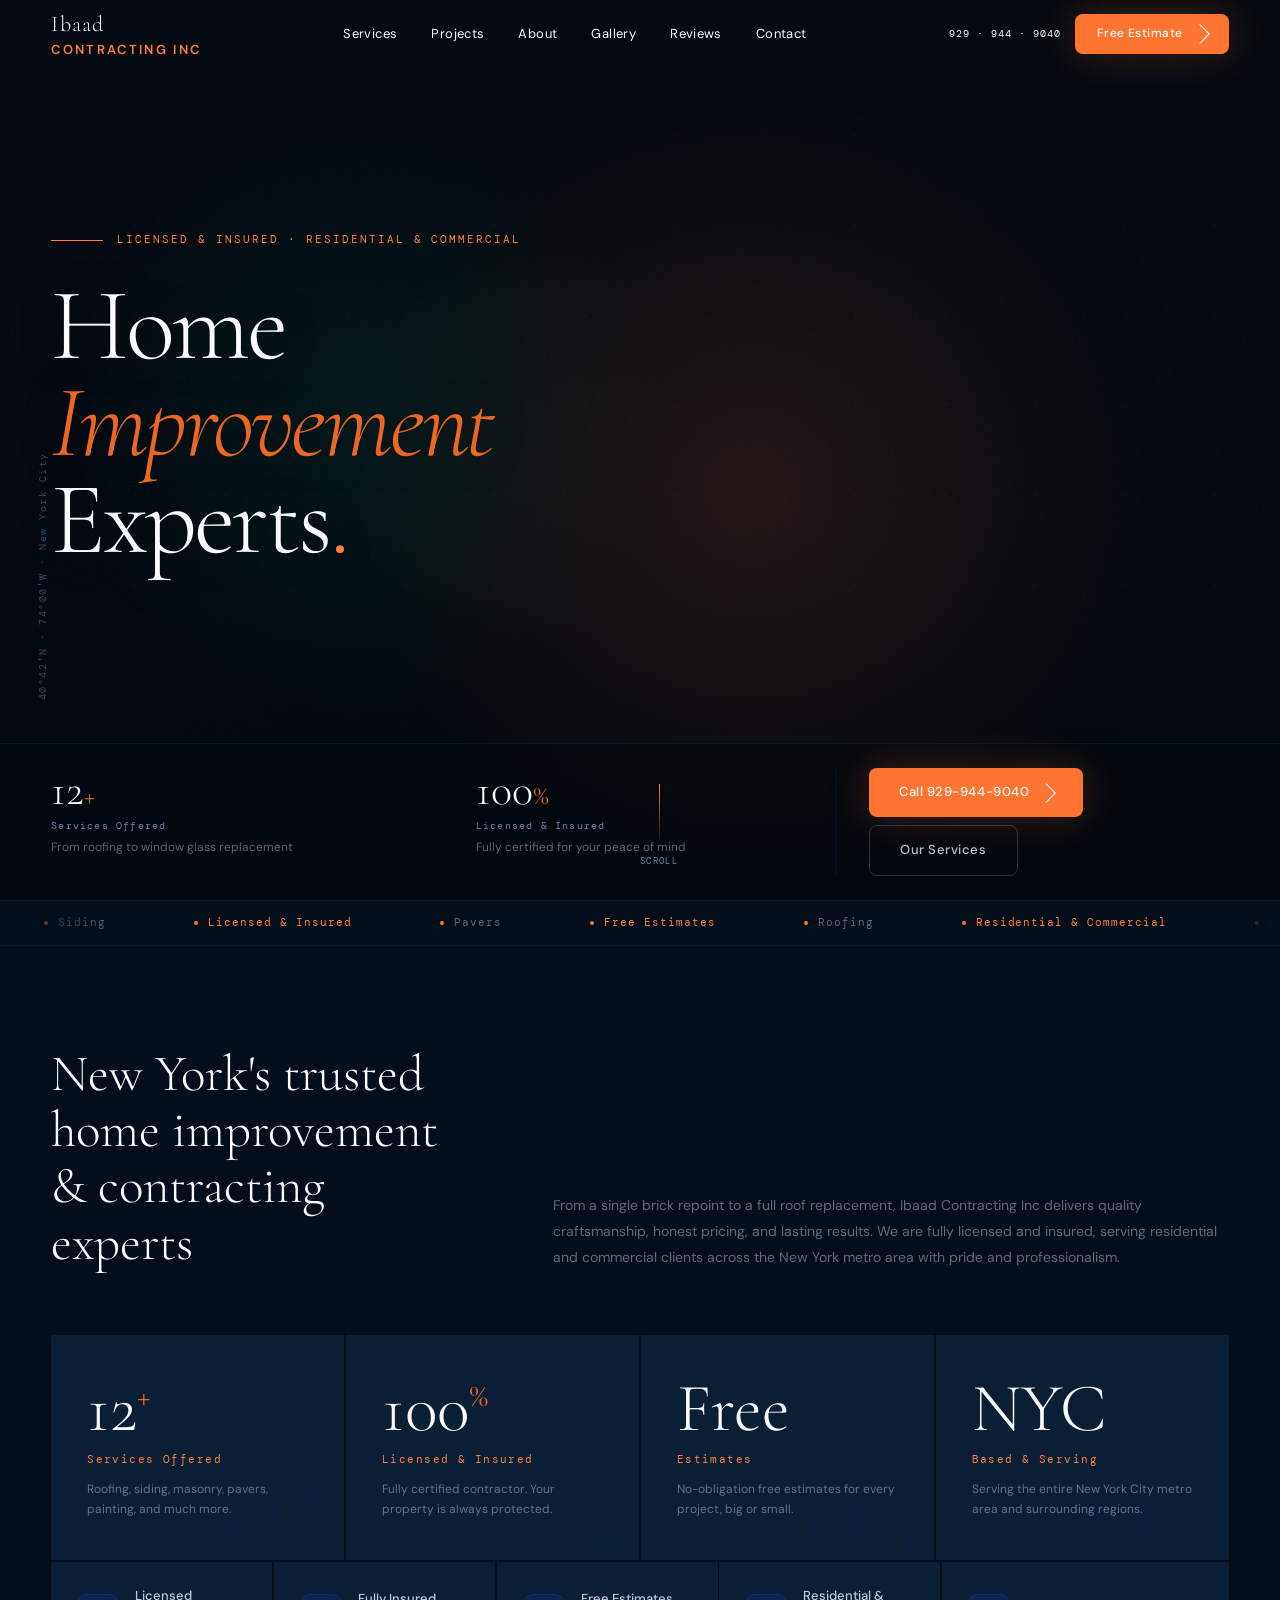
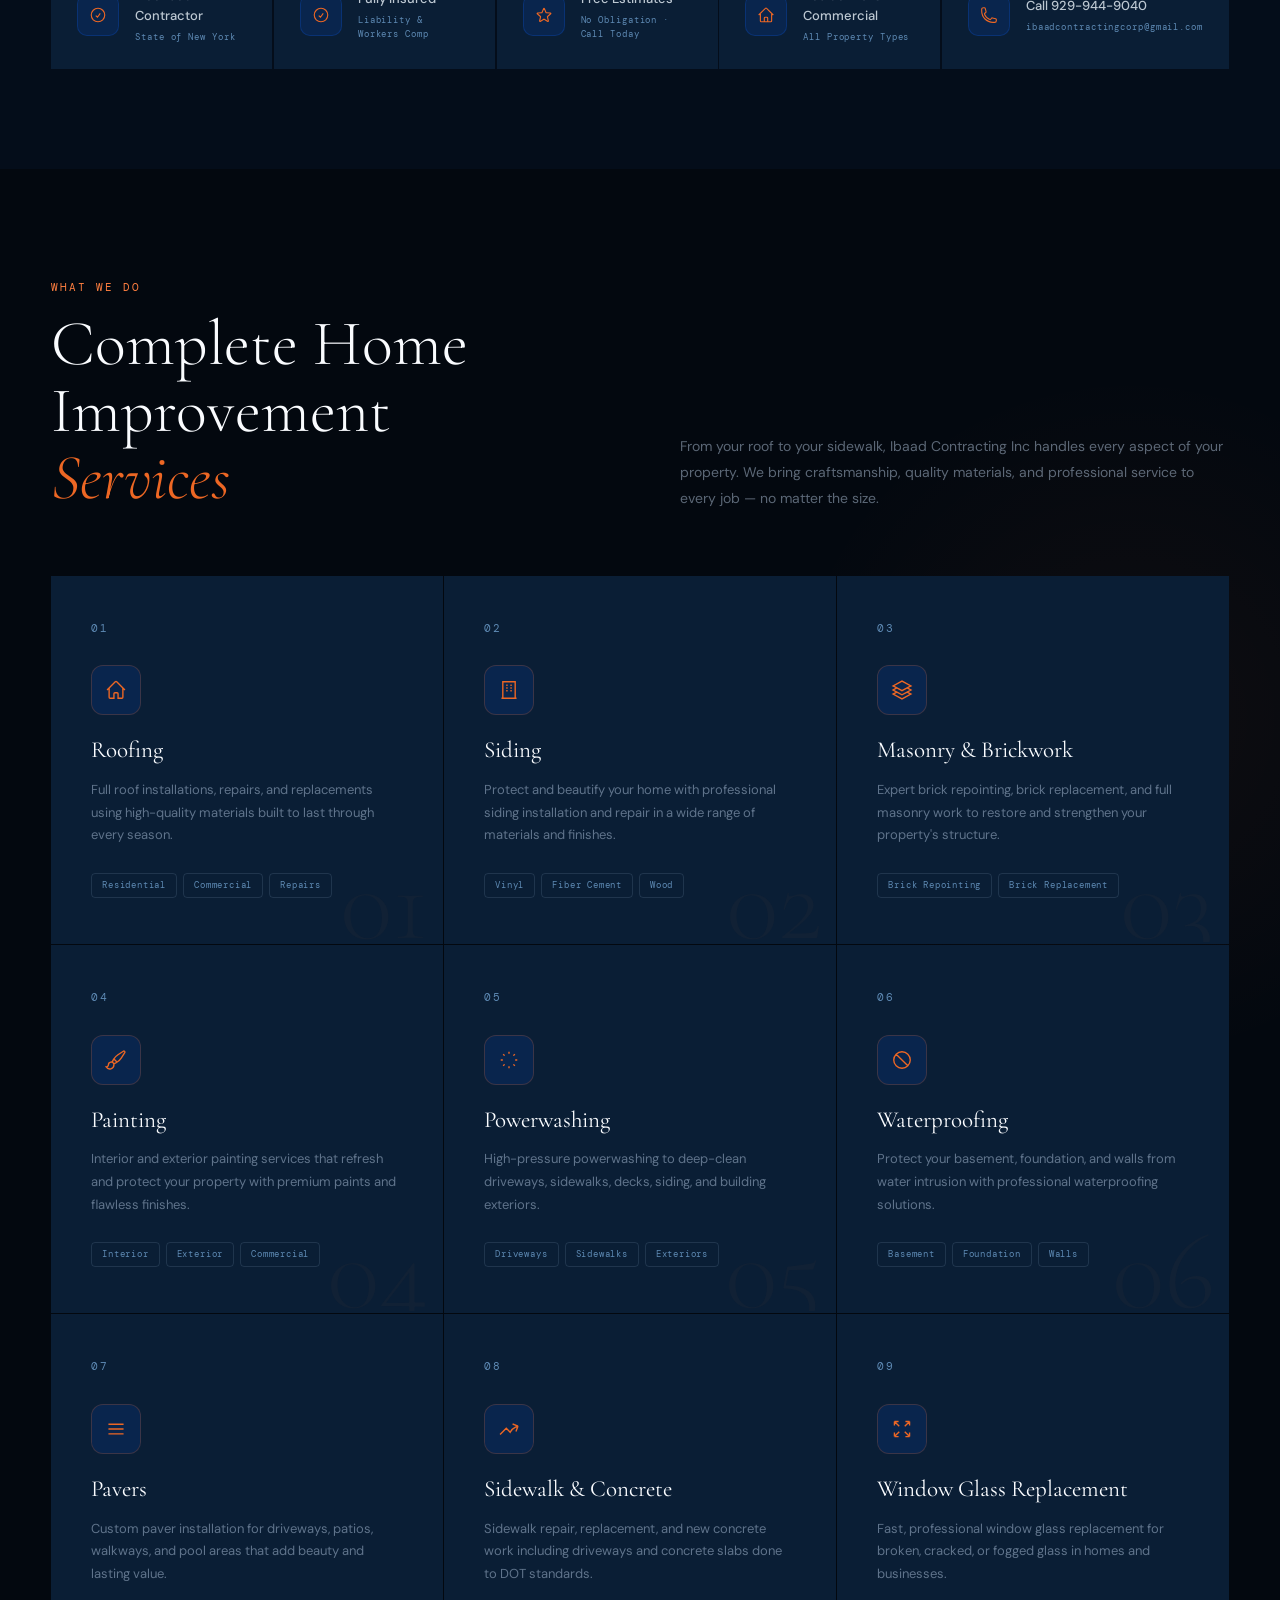
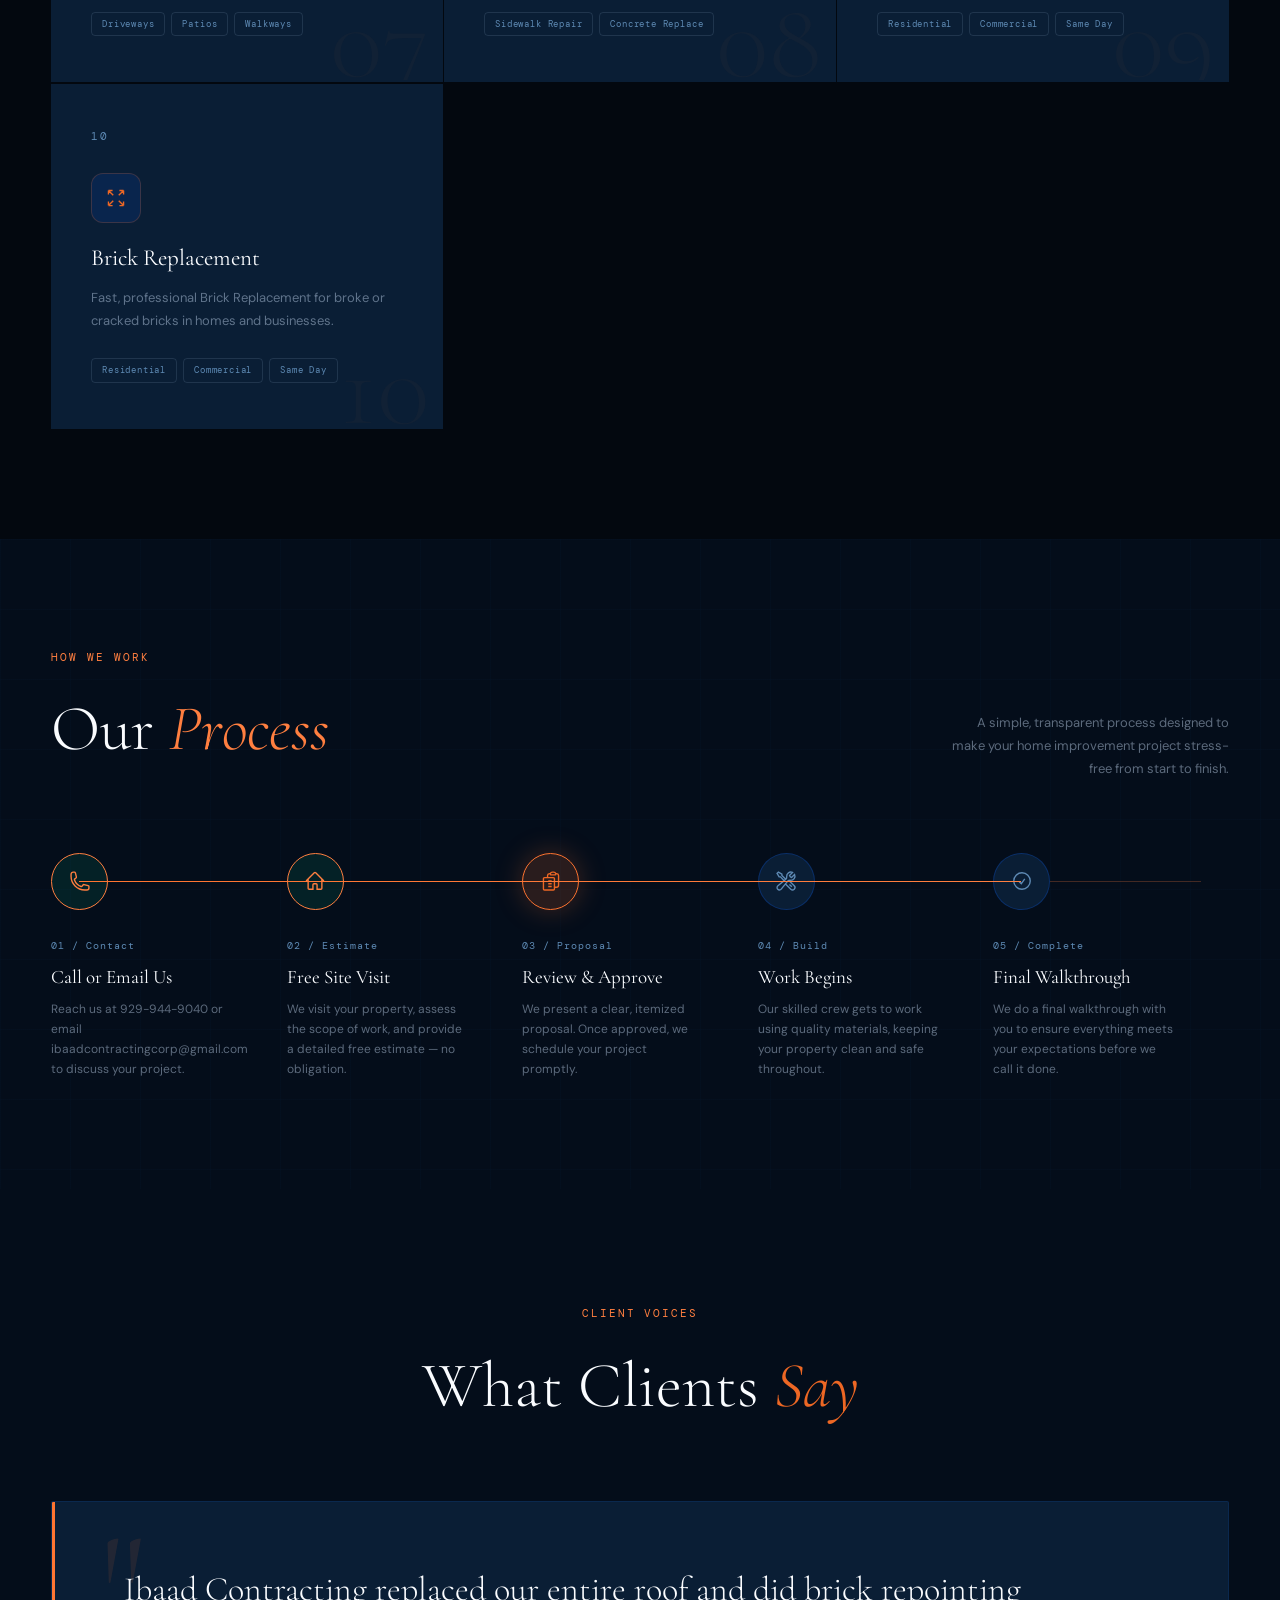
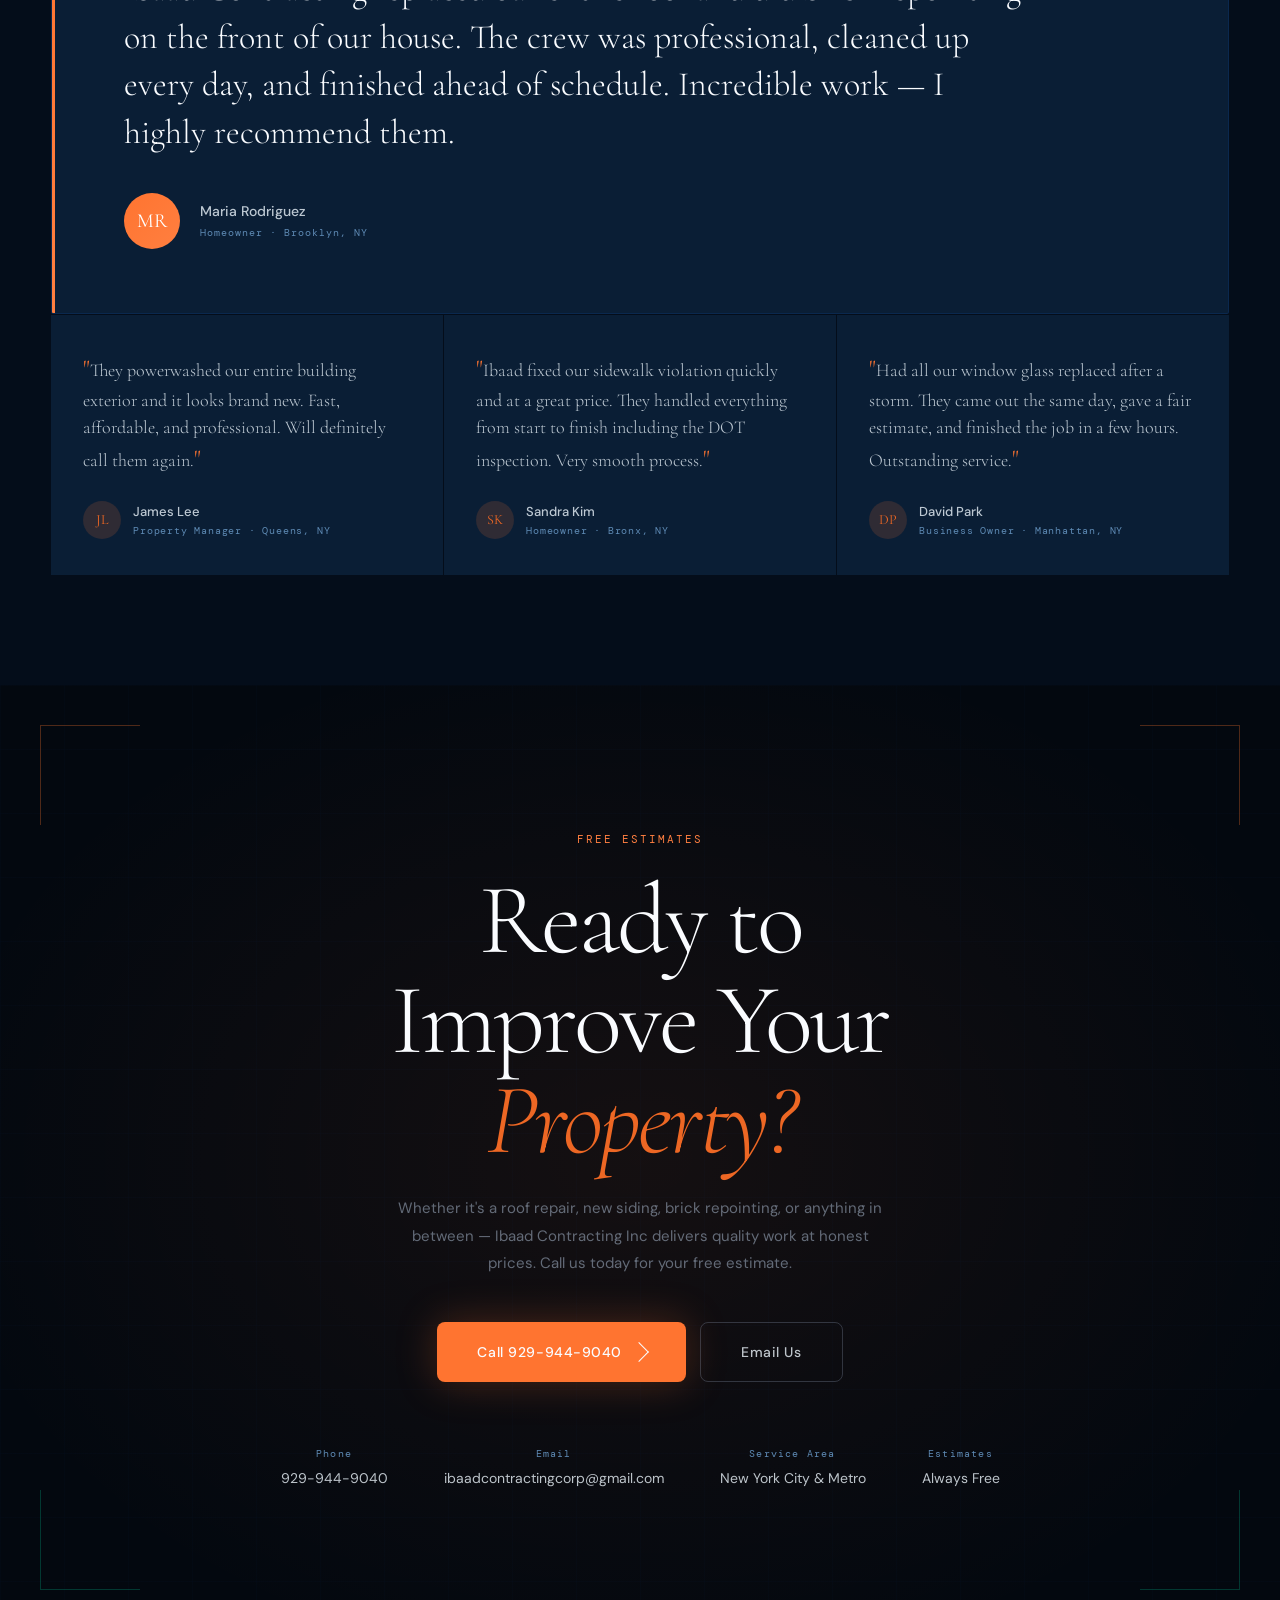
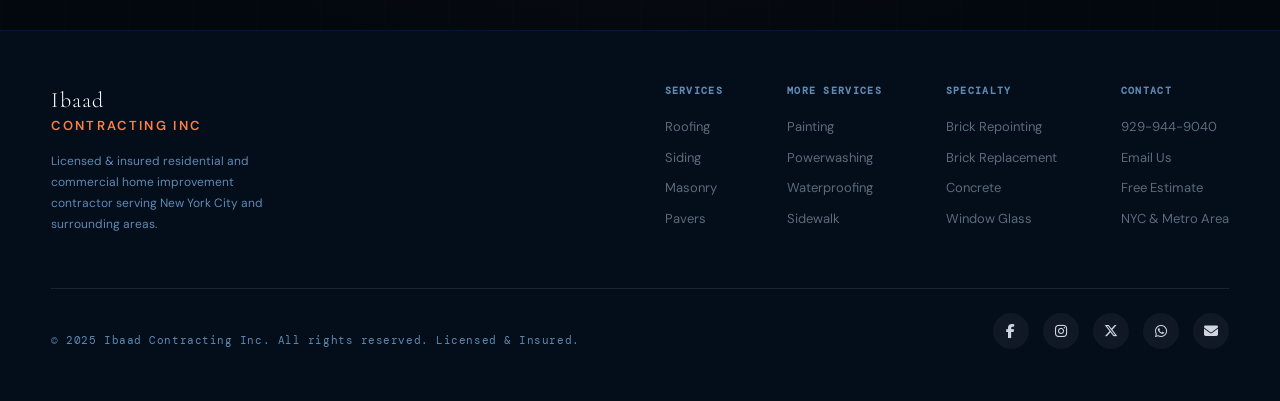
==== commit 7a9ae764: "numb change" ====
--- a/index.html
+++ b/index.html
@@ -29,8 +29,8 @@
                 <a href="#">Contact</a>
             </div>
             <div class="nav-r">
-                <a href="tel:9179634292" class="nav-tel">917 · 963 · 4292</a>
-                <a href="tel:9179634292" class="btn btn-p" style="padding:10px 22px;font-size:12px;">Free Estimate <span class="arr"></span></a>
+                <a href="tel:9299449040" class="nav-tel">929 · 944 · 9040</a>
+                <a href="tel:9299449040" class="btn btn-p" style="padding:10px 22px;font-size:12px;">Free Estimate <span class="arr"></span></a>
             </div>
         </div>
     </nav>
@@ -72,7 +72,7 @@
                     <div class="hf-desc">Fully certified for your peace of mind</div>
                 </div>
                 <div class="hf-block hf-actions">
-                    <a href="tel:9179634292" class="btn btn-p" style="font-size:13px;padding:14px 30px;width:fit-content">Call 917-963-4292 <span class="arr"></span></a>
+                    <a href="tel:9299449040" class="btn btn-p" style="font-size:13px;padding:14px 30px;width:fit-content">Call 929-944-9040 <span class="arr"></span></a>
                     <a href="#" class="btn btn-ghost" style="font-size:13px;padding:14px 30px;width:fit-content">Our Services</a>
                 </div>
             </div>
@@ -94,7 +94,7 @@
             <div class="t-item"><span class="td"></span>Roofing</div>
             <div class="t-item"><span class="td"></span><span class="tg">Residential &amp; Commercial</span></div>
             <div class="t-item"><span class="td"></span>Painting</div>
-            <div class="t-item"><span class="td"></span><span class="tg">917-963-4292</span></div>
+            <div class="t-item"><span class="td"></span><span class="tg">929-944-9040</span></div>
             <div class="t-item"><span class="td"></span>Masonry</div>
             <div class="t-item"><span class="td"></span><span class="tg">Brick Repointing</span></div>
             <div class="t-item"><span class="td"></span>Sidewalk</div>
@@ -111,7 +111,7 @@
             <div class="t-item"><span class="td"></span>Roofing</div>
             <div class="t-item"><span class="td"></span><span class="tg">Residential &amp; Commercial</span></div>
             <div class="t-item"><span class="td"></span>Painting</div>
-            <div class="t-item"><span class="td"></span><span class="tg">917-963-4292</span></div>
+            <div class="t-item"><span class="td"></span><span class="tg">929-944-9040</span></div>
             <div class="t-item"><span class="td"></span>Masonry</div>
             <div class="t-item"><span class="td"></span><span class="tg">Brick Repointing</span></div>
             <div class="t-item"><span class="td"></span>Sidewalk</div>
@@ -179,7 +179,7 @@
                 </div>
                 <div class="cert">
                     <div class="cert-ico"><svg viewBox="0 0 24 24"><path d="M2.25 6.75c0 8.284 6.716 15 15 15h2.25a2.25 2.25 0 002.25-2.25v-1.372c0-.516-.351-.966-.852-1.091l-4.423-1.106c-.44-.11-.902.055-1.173.417l-.97 1.293c-.282.376-.769.542-1.21.38a12.035 12.035 0 01-7.143-7.143c-.162-.441.004-.928.38-1.21l1.293-.97c.363-.271.527-.734.417-1.173L6.963 3.102a1.125 1.125 0 00-1.091-.852H4.5A2.25 2.25 0 002.25 4.5v2.25z"/></svg></div>
-                    <div><div class="cert-n">Call 917-963-4292</div><div class="cert-s">ibaadcontractingcorp@gmail.com</div></div>
+                    <div><div class="cert-n">Call 929-944-9040</div><div class="cert-s">ibaadcontractingcorp@gmail.com</div></div>
                 </div>
             </div>
         </div>
@@ -437,7 +437,7 @@
                     <div class="proc-node"><svg viewBox="0 0 24 24"><path d="M2.25 6.75c0 8.284 6.716 15 15 15h2.25a2.25 2.25 0 002.25-2.25v-1.372c0-.516-.351-.966-.852-1.091l-4.423-1.106c-.44-.11-.902.055-1.173.417l-.97 1.293c-.282.376-.769.542-1.21.38a12.035 12.035 0 01-7.143-7.143c-.162-.441.004-.928.38-1.21l1.293-.97c.363-.271.527-.734.417-1.173L6.963 3.102a1.125 1.125 0 00-1.091-.852H4.5A2.25 2.25 0 002.25 4.5v2.25z"/></svg></div>
                     <div class="proc-n">01 / Contact</div>
                     <div class="proc-t">Call or Email Us</div>
-                    <div class="proc-d">Reach us at 917-963-4292 or email ibaadcontractingcorp@gmail.com to discuss your project.</div>
+                    <div class="proc-d">Reach us at 929-944-9040 or email ibaadcontractingcorp@gmail.com to discuss your project.</div>
                 </div>
                 <div class="proc-step done reveal">
                     <div class="proc-node"><svg viewBox="0 0 24 24"><path d="M2.25 12l8.954-8.955c.44-.439 1.152-.439 1.591 0L21.75 12M4.5 9.75v10.125c0 .621.504 1.125 1.125 1.125H9.75v-4.875c0-.621.504-1.125 1.125-1.125h2.25c.621 0 1.125.504 1.125 1.125V21h4.125c.621 0 1.125-.504 1.125-1.125V9.75"/></svg></div>
@@ -596,11 +596,11 @@
             <h2>Ready to<br>Improve Your<br><em>Property?</em></h2>
             <p>Whether it's a roof repair, new siding, brick repointing, or anything in between — Ibaad Contracting Inc delivers quality work at honest prices. Call us today for your free estimate.</p>
             <div class="cta-acts">
-                <a href="tel:9179634292" class="btn btn-p" style="padding:18px 40px;font-size:14px">Call 917-963-4292 <span class="arr"></span></a>
+                <a href="tel:9299449040" class="btn btn-p" style="padding:18px 40px;font-size:14px">Call 929-944-9040 <span class="arr"></span></a>
                 <a href="mailto:ibaadcontractingcorp@gmail.com" class="btn btn-ghost" style="padding:18px 40px;font-size:14px">Email Us</a>
             </div>
             <div class="cta-contacts">
-                <div><div class="cc-lbl">Phone</div><div class="cc-val">917-963-4292</div></div>
+                <div><div class="cc-lbl">Phone</div><div class="cc-val">929-944-9040</div></div>
                 <div><div class="cc-lbl">Email</div><div class="cc-val">ibaadcontractingcorp@gmail.com</div></div>
                 <div><div class="cc-lbl">Service Area</div><div class="cc-val">New York City &amp; Metro</div></div>
                 <div><div class="cc-lbl">Estimates</div><div class="cc-val">Always Free</div></div>
@@ -631,7 +631,8 @@
                     </div>
                     <div class="fcol">
                         <h5>Contact</h5>
-                        <a href="tel:9179634292">917-963-4292</a>
+                        <a href="tel:9299449040">929-944-9040</a>
+                      
                         <a href="mailto:ibaadcontractingcorp@gmail.com">Email Us</a>
                         <a href="#">Free Estimate</a>
                         <a href="#">NYC &amp; Metro Area</a>
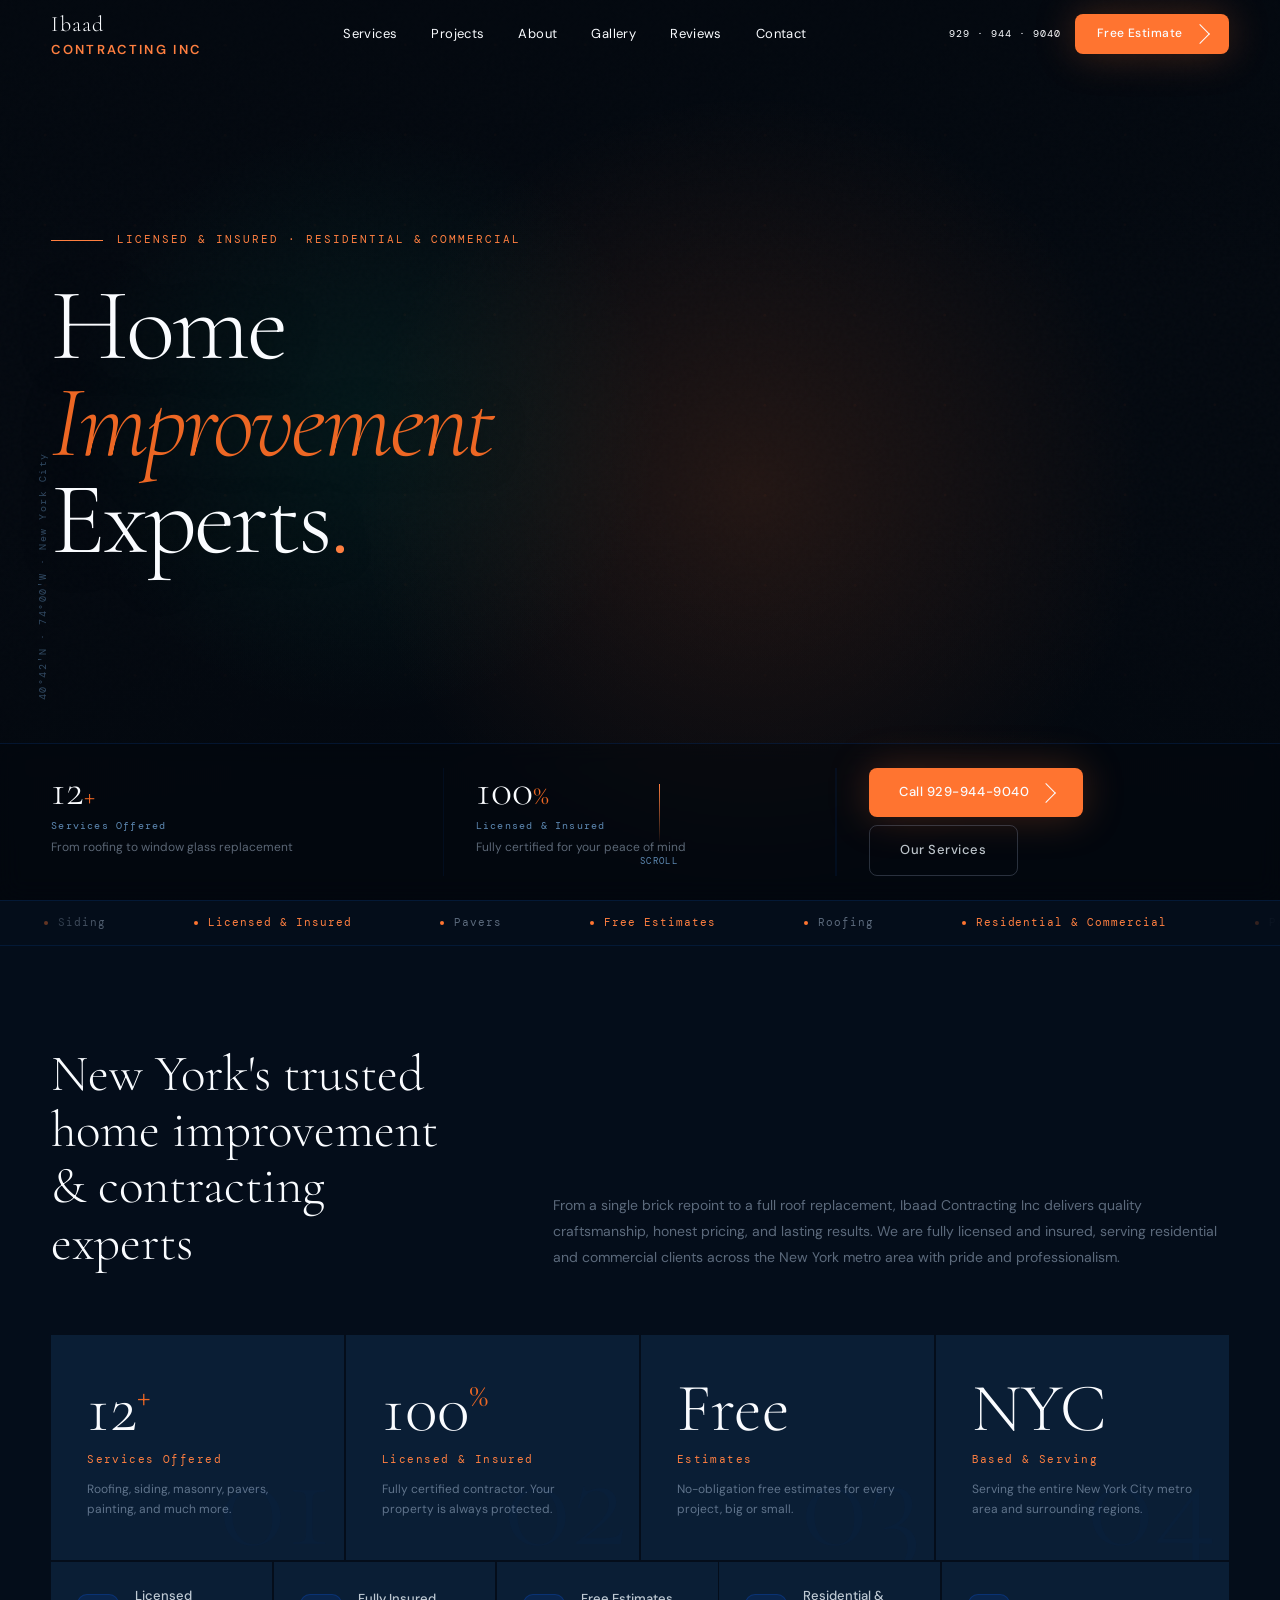
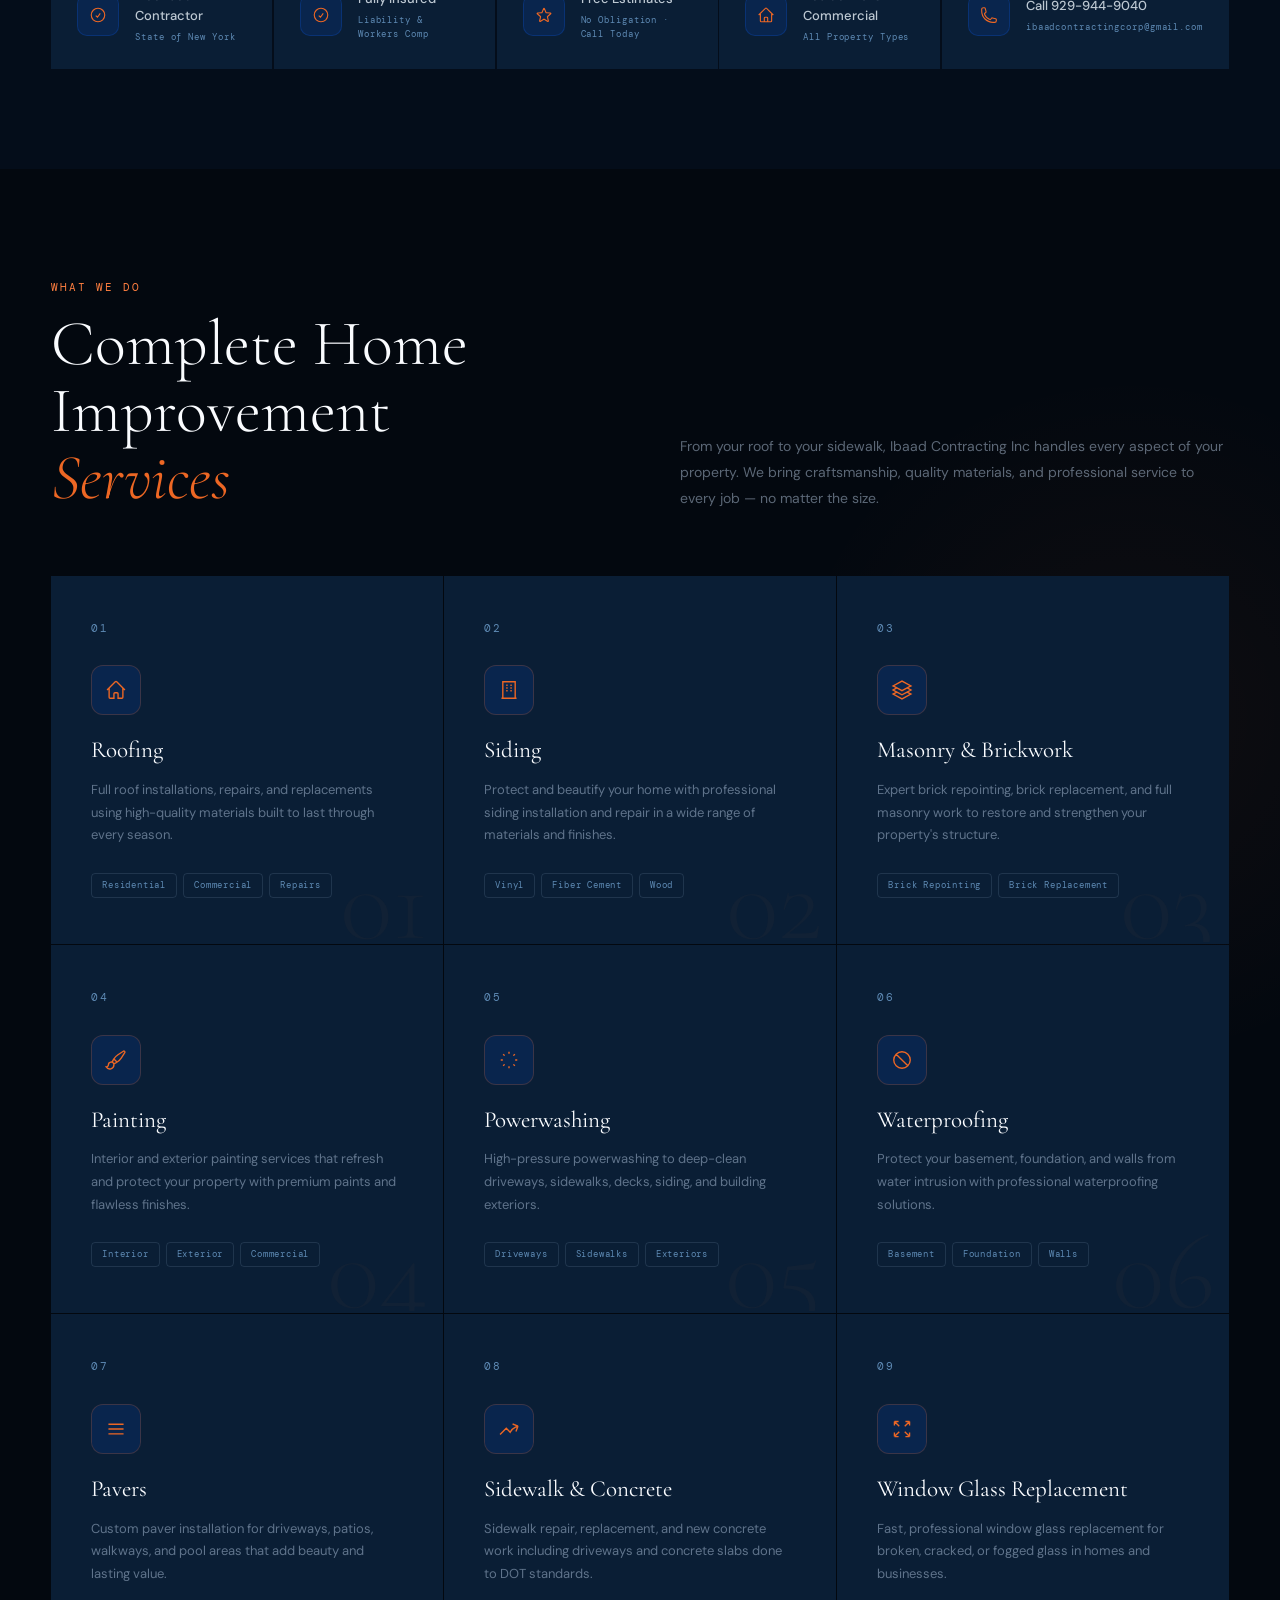
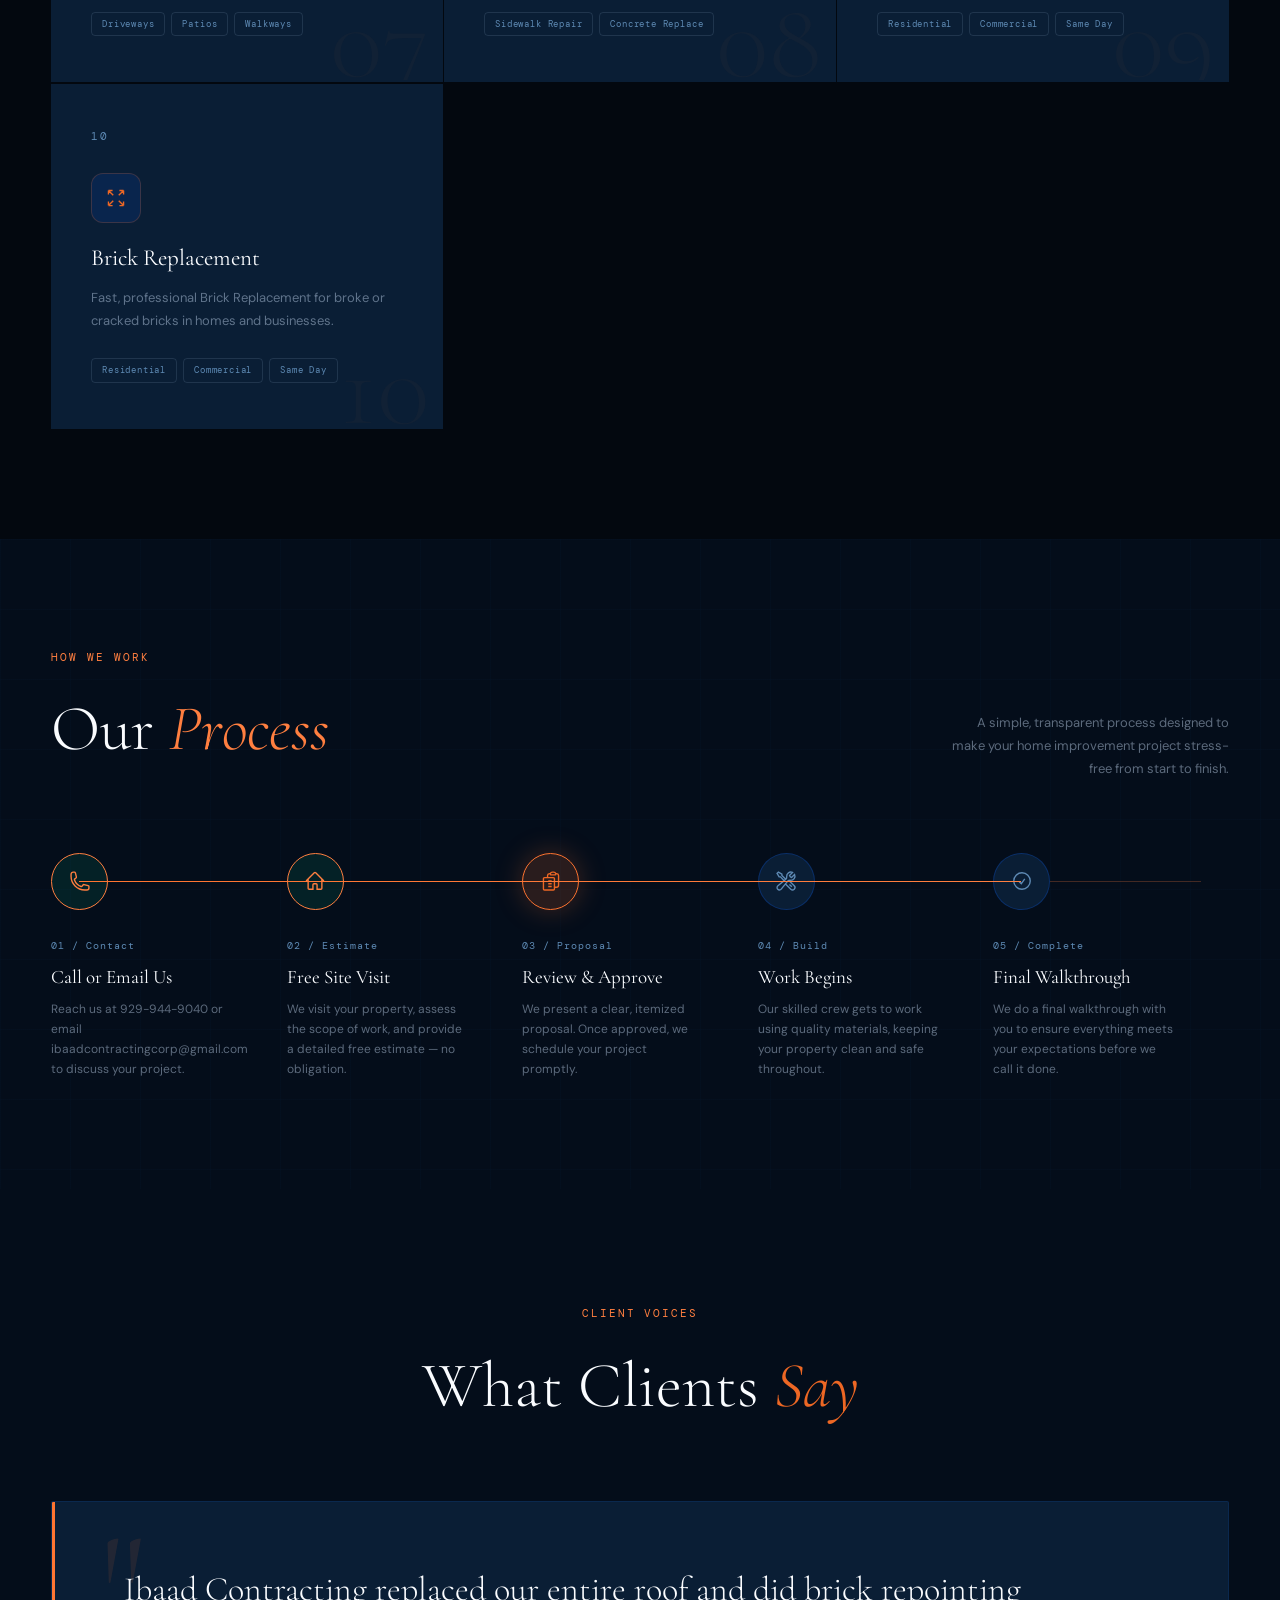
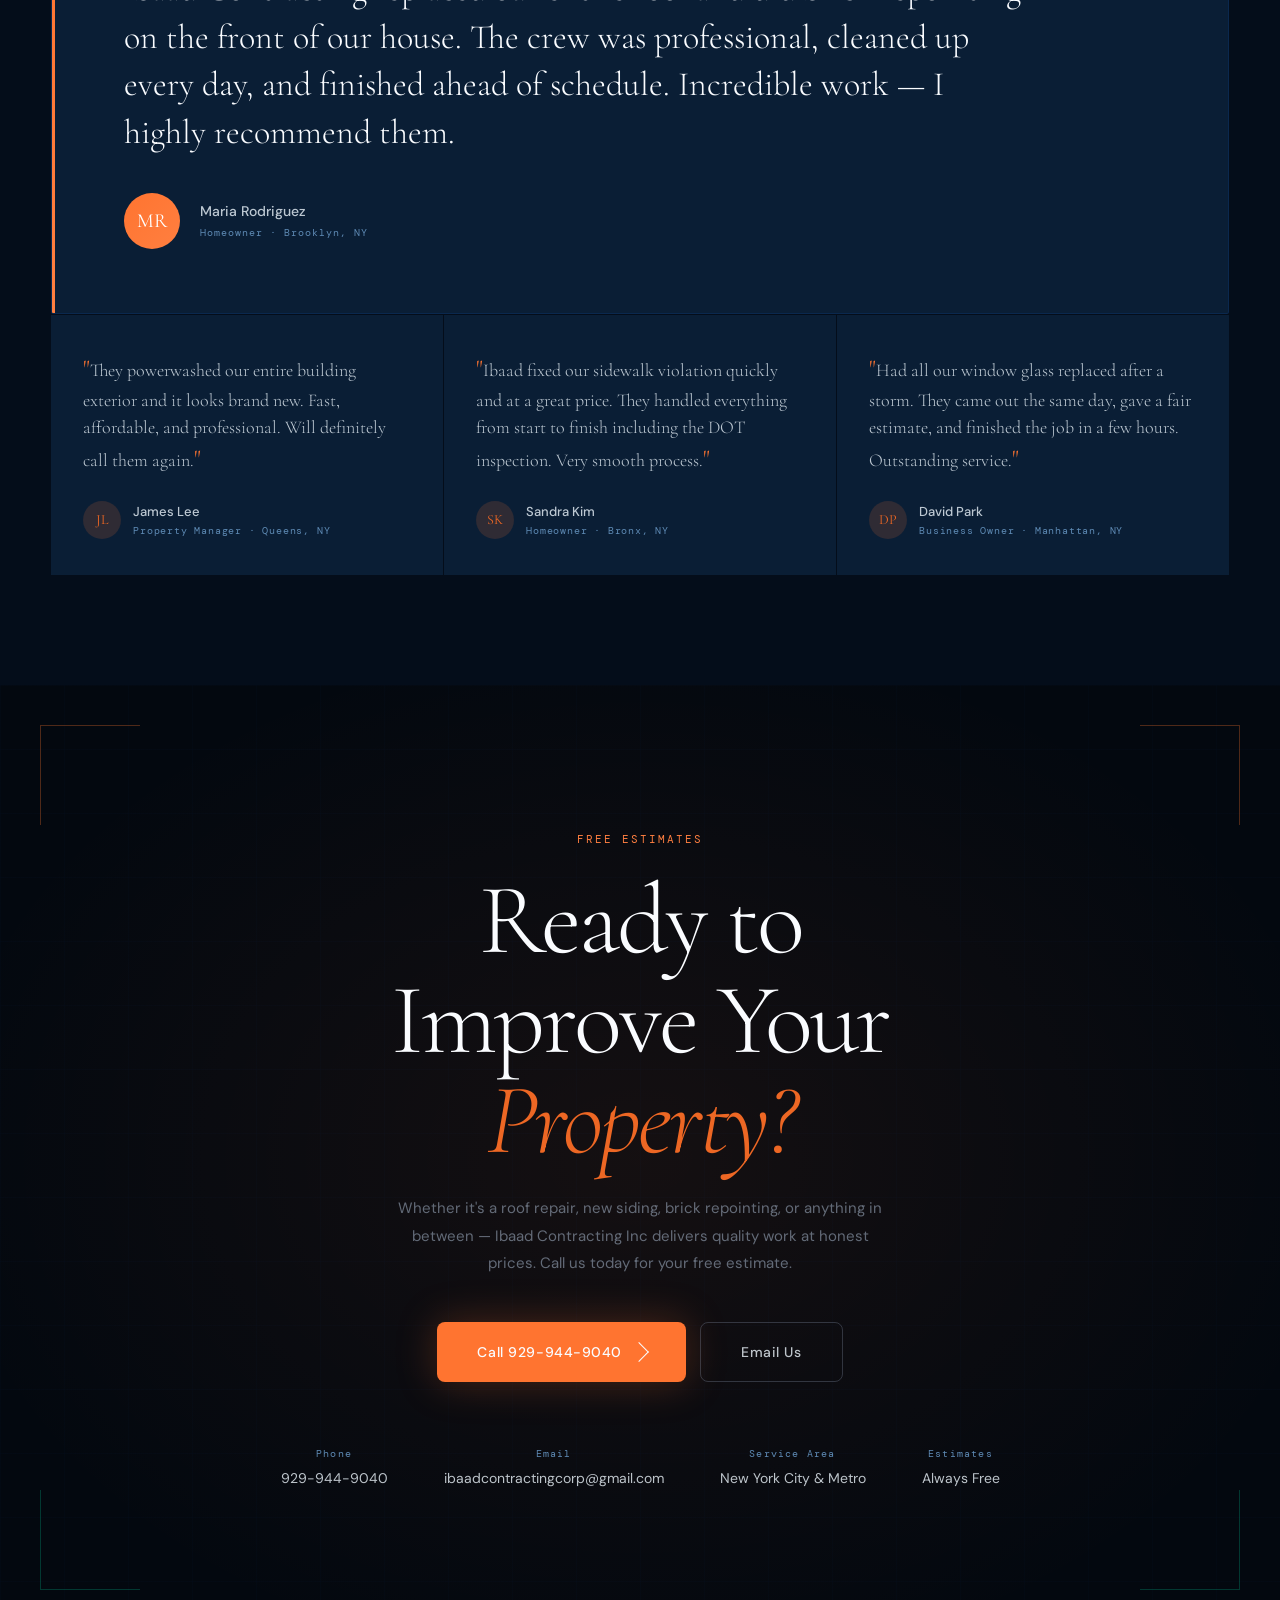
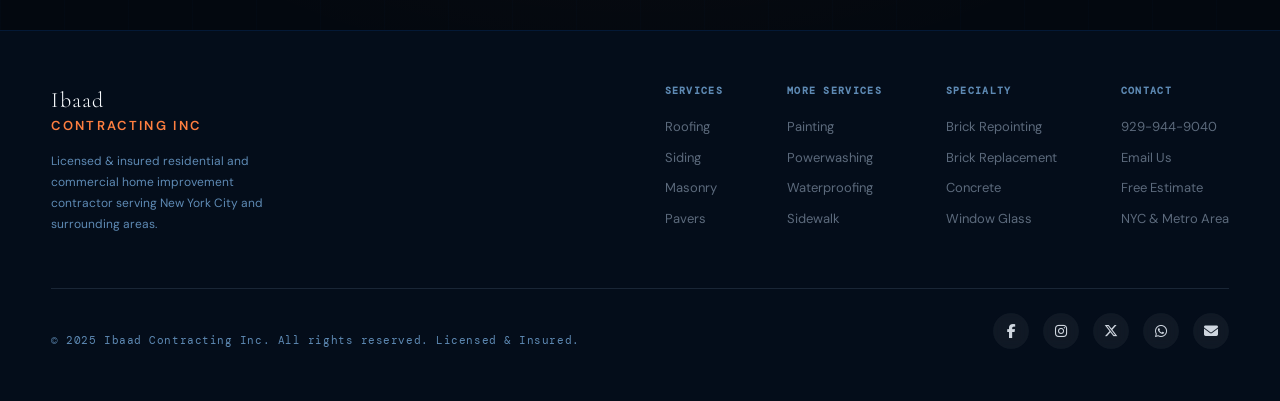
==== commit bd7c745e: "services page" ====
--- a/index.html
+++ b/index.html
@@ -21,7 +21,7 @@
                 <span class="lt">Ibaad <b>Contracting Inc</b></span>
             </a>
             <div class="nav-links">
-                <a href="#">Services</a>
+                <a href="services.html">Services</a>
                 <a href="#">Projects</a>
                 <a href="#">About</a>
                 <a href="#">Gallery</a>
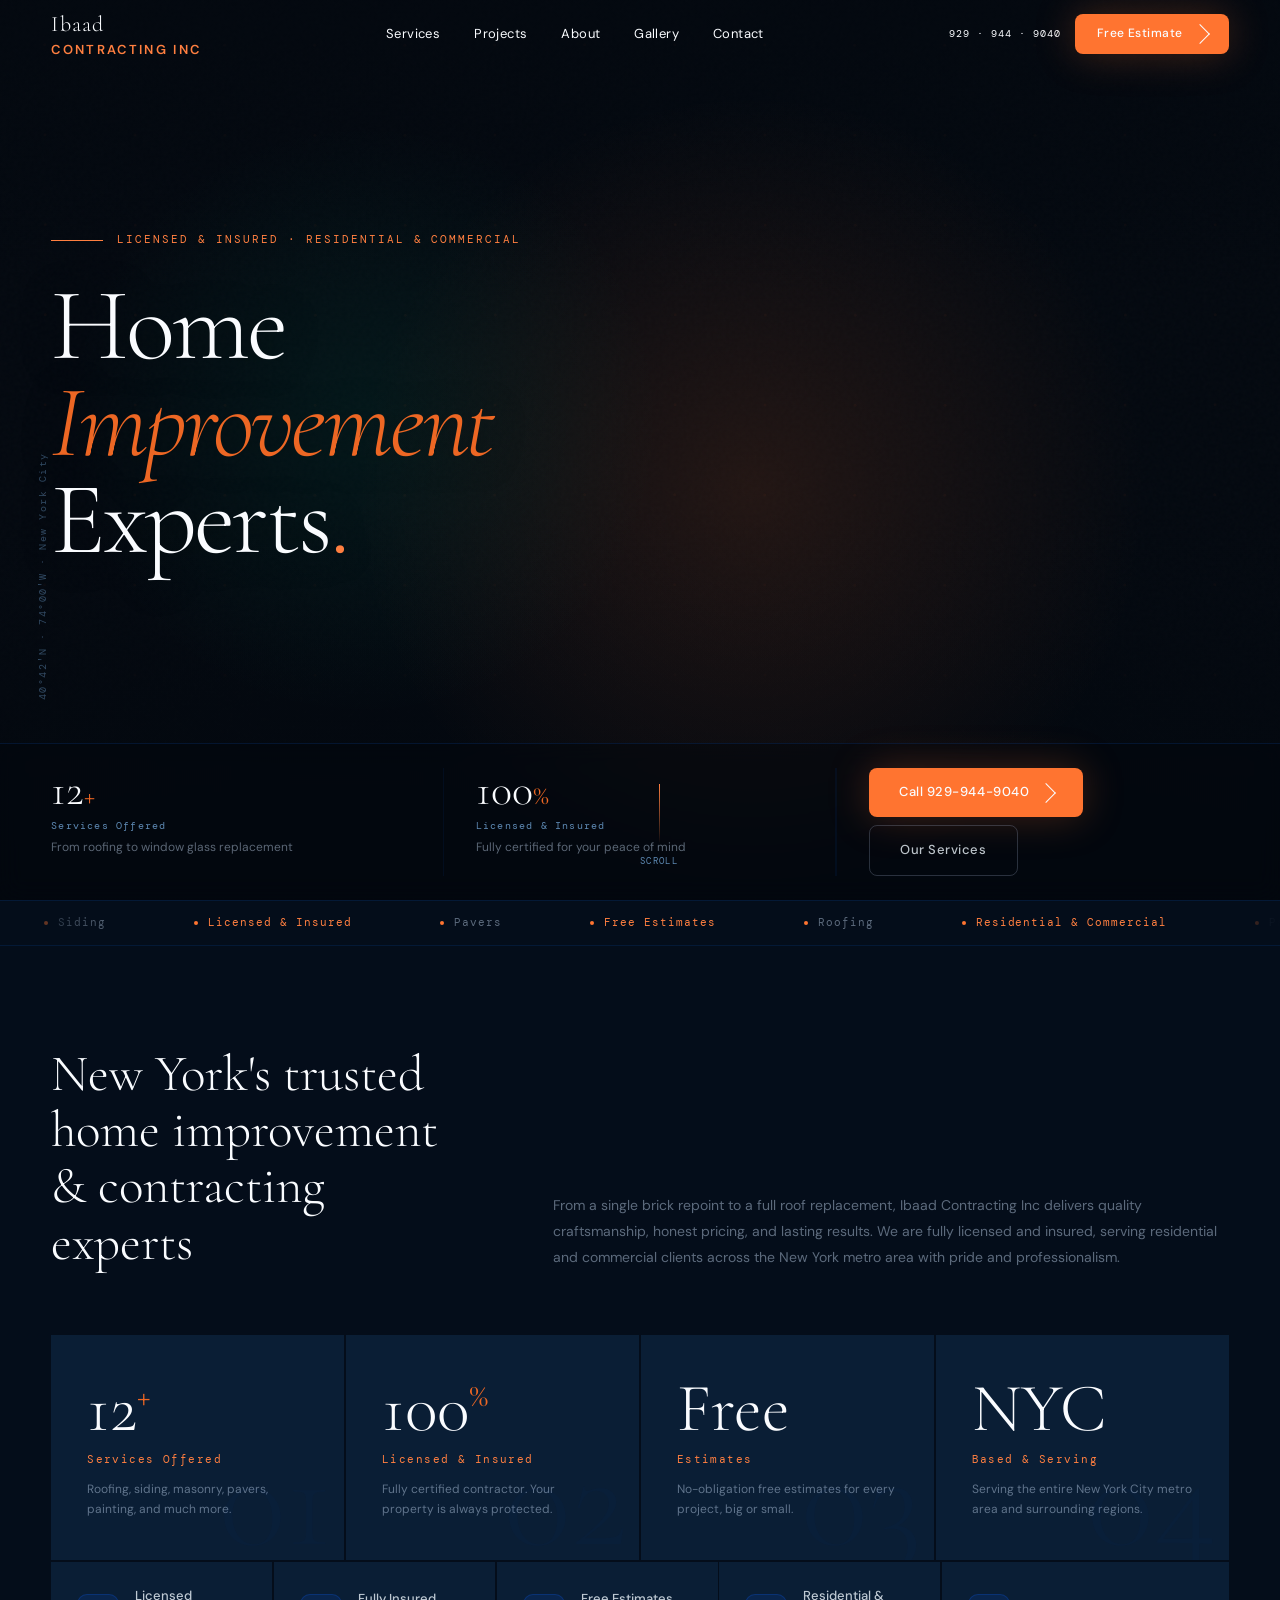
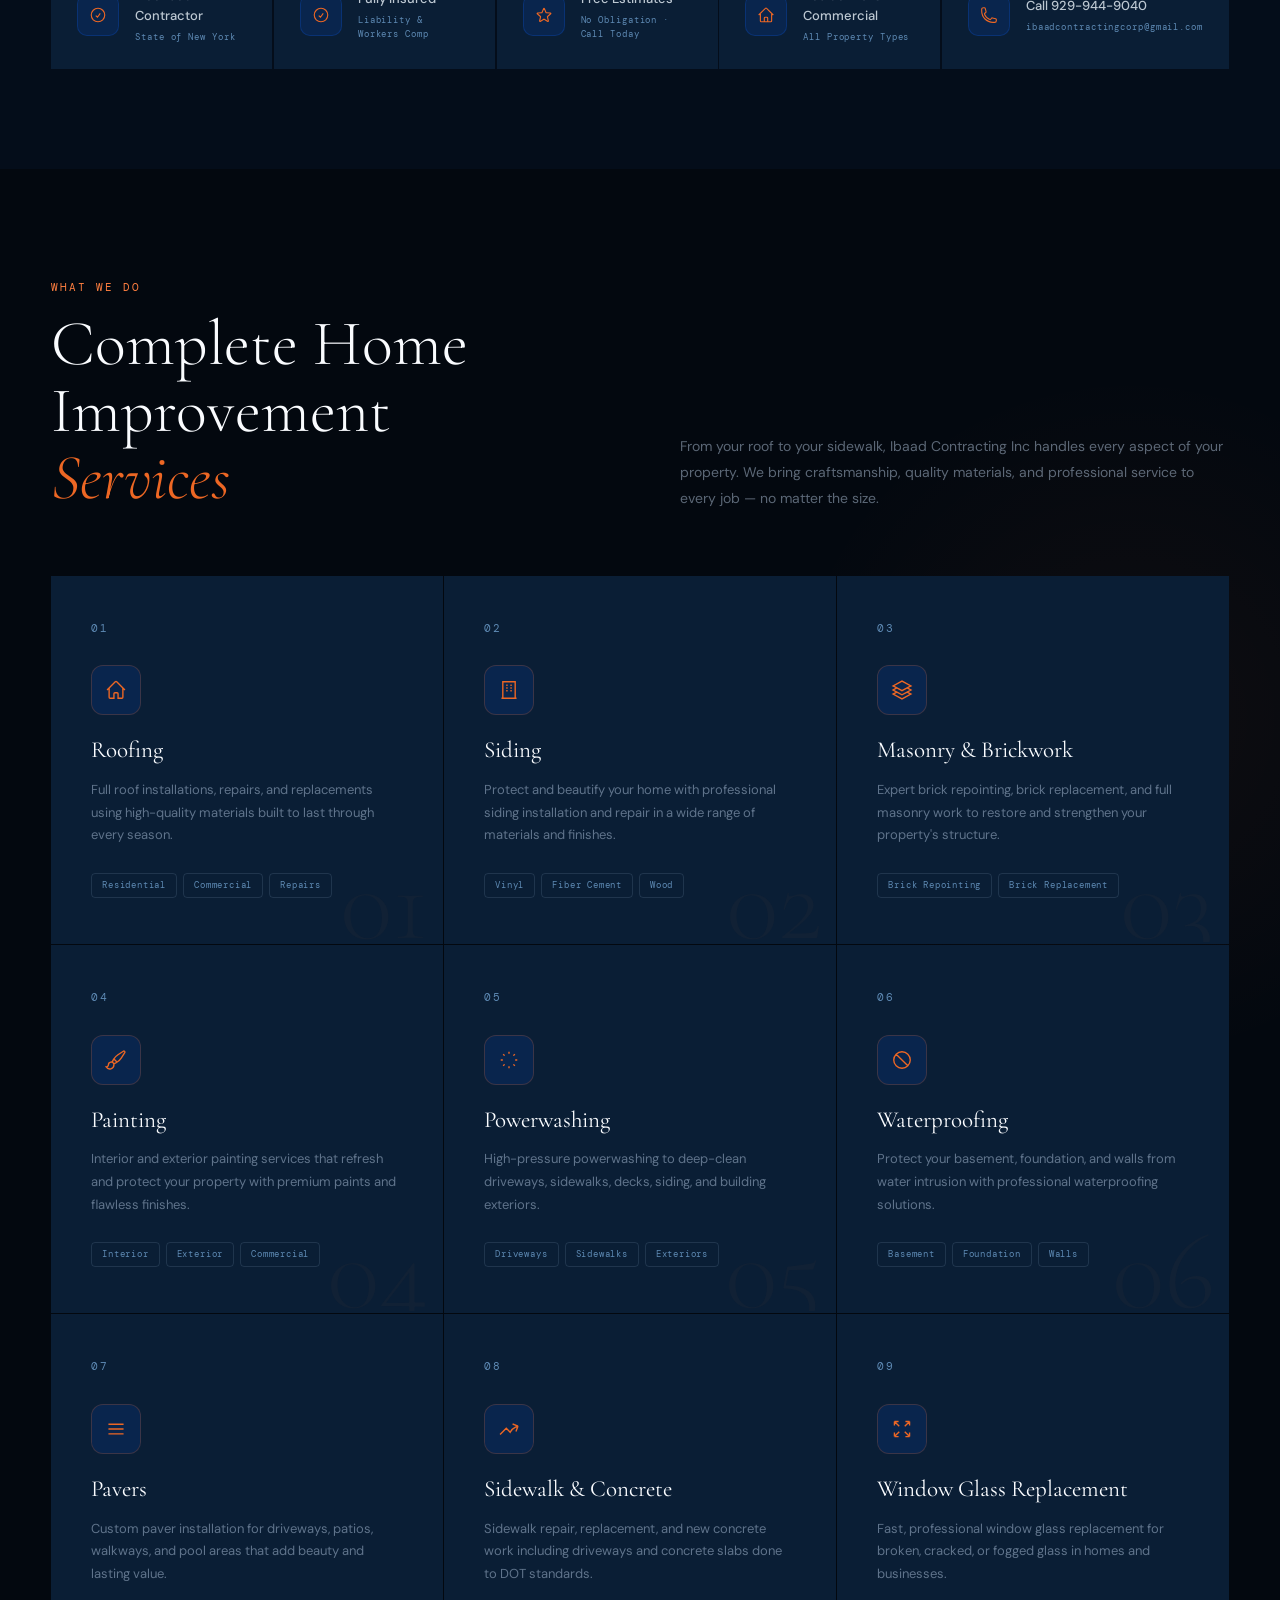
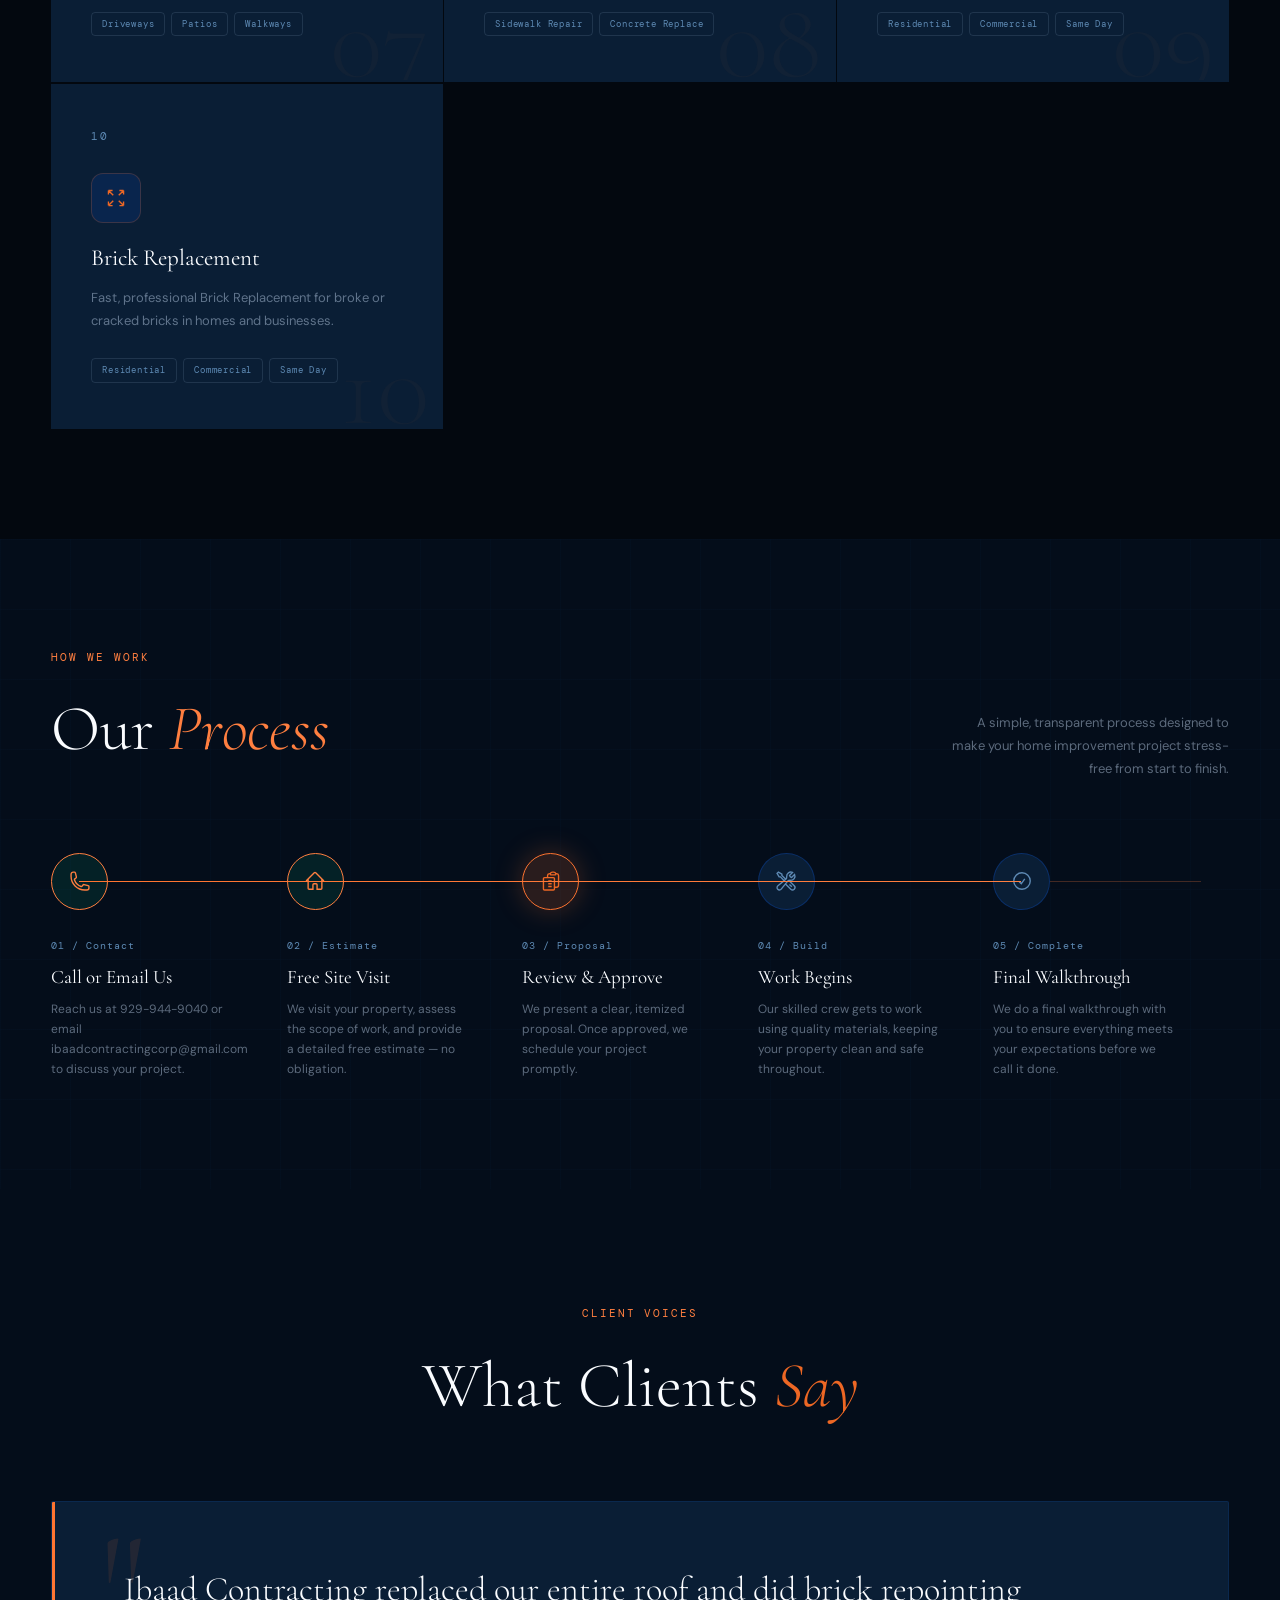
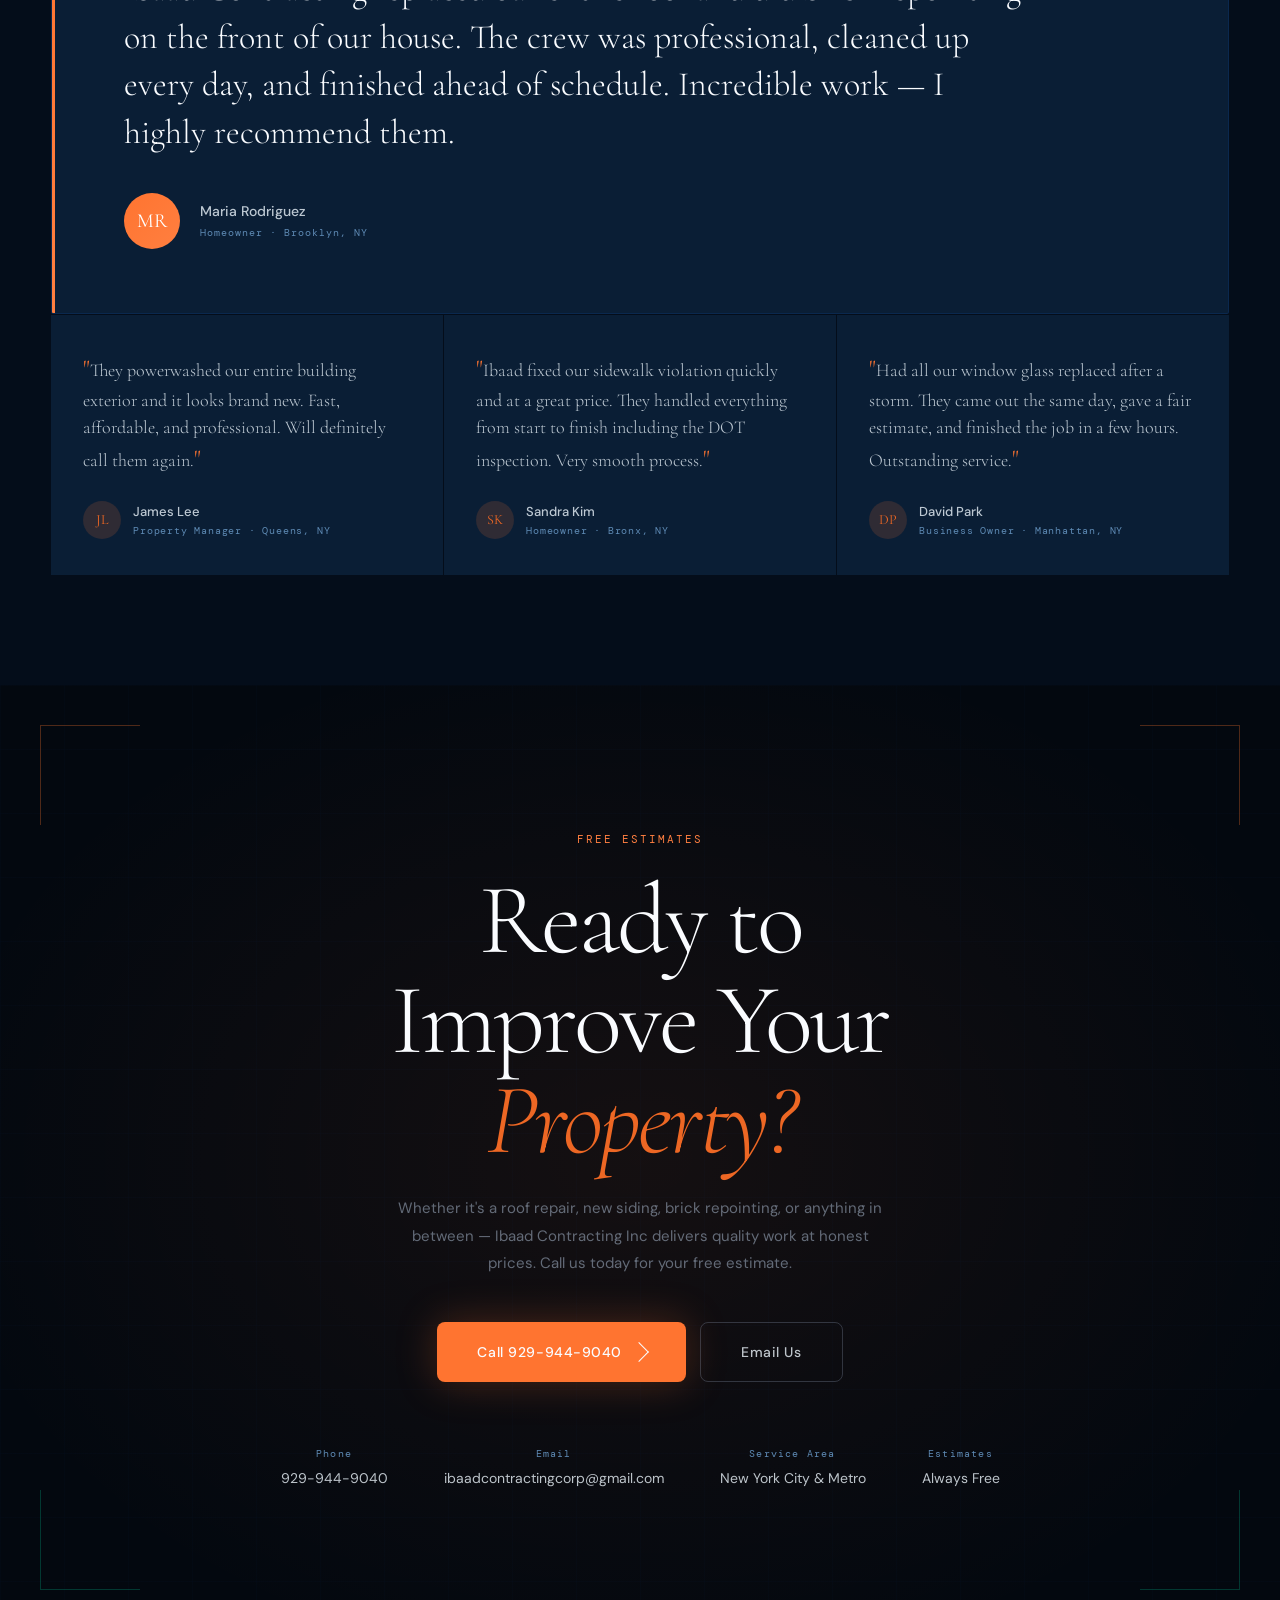
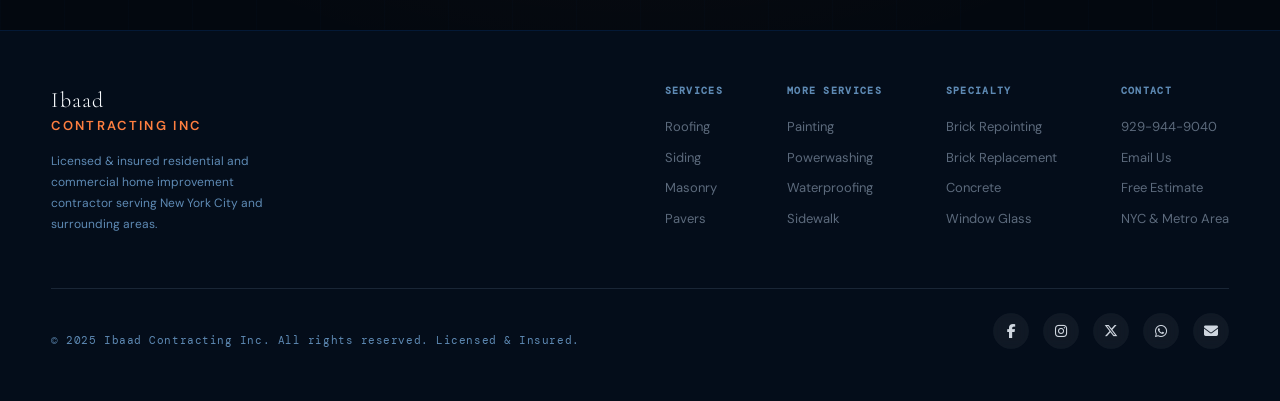
==== commit 9b3fb274: "services page & contact page" ====
--- a/index.html
+++ b/index.html
@@ -25,8 +25,8 @@
                 <a href="#">Projects</a>
                 <a href="#">About</a>
                 <a href="#">Gallery</a>
-                <a href="#">Reviews</a>
-                <a href="#">Contact</a>
+                <!-- <a href="#">Reviews</a> -->
+                <a href="contact.html">Contact</a>
             </div>
             <div class="nav-r">
                 <a href="tel:9299449040" class="nav-tel">929 · 944 · 9040</a>
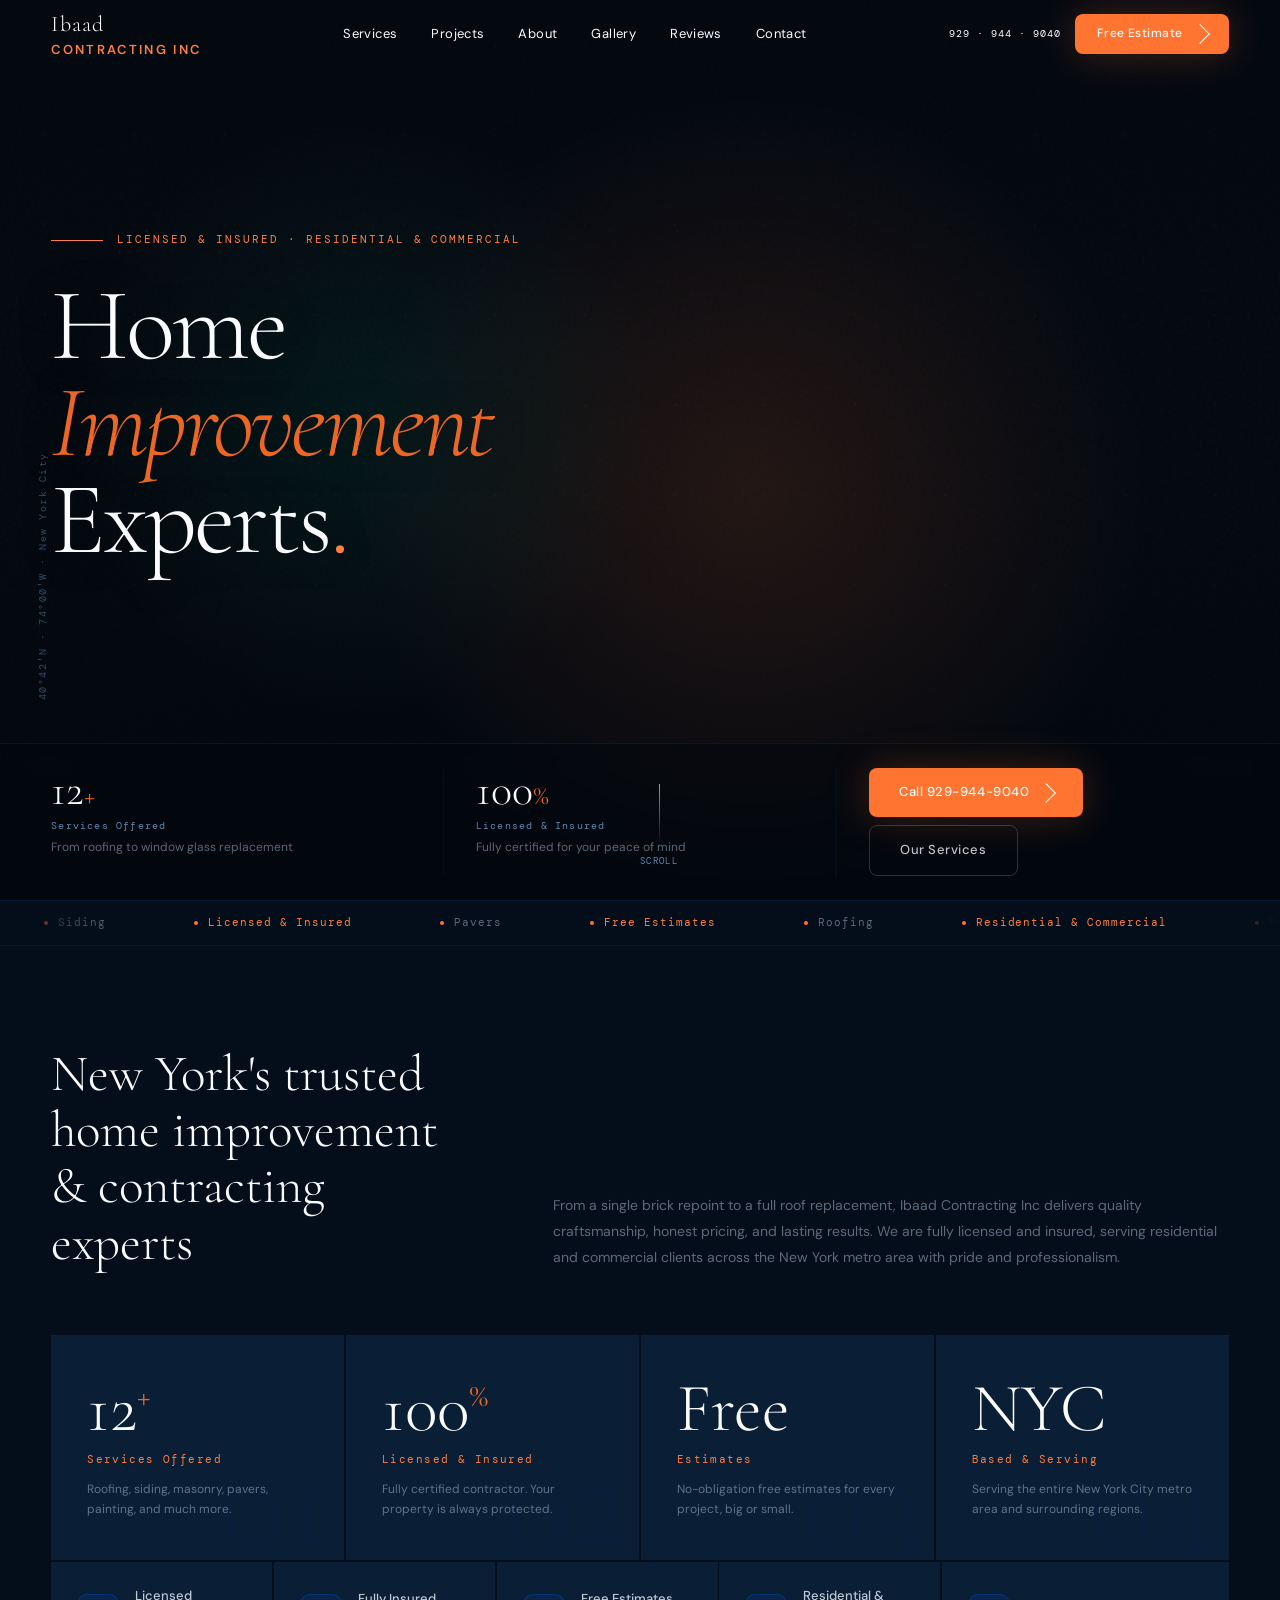
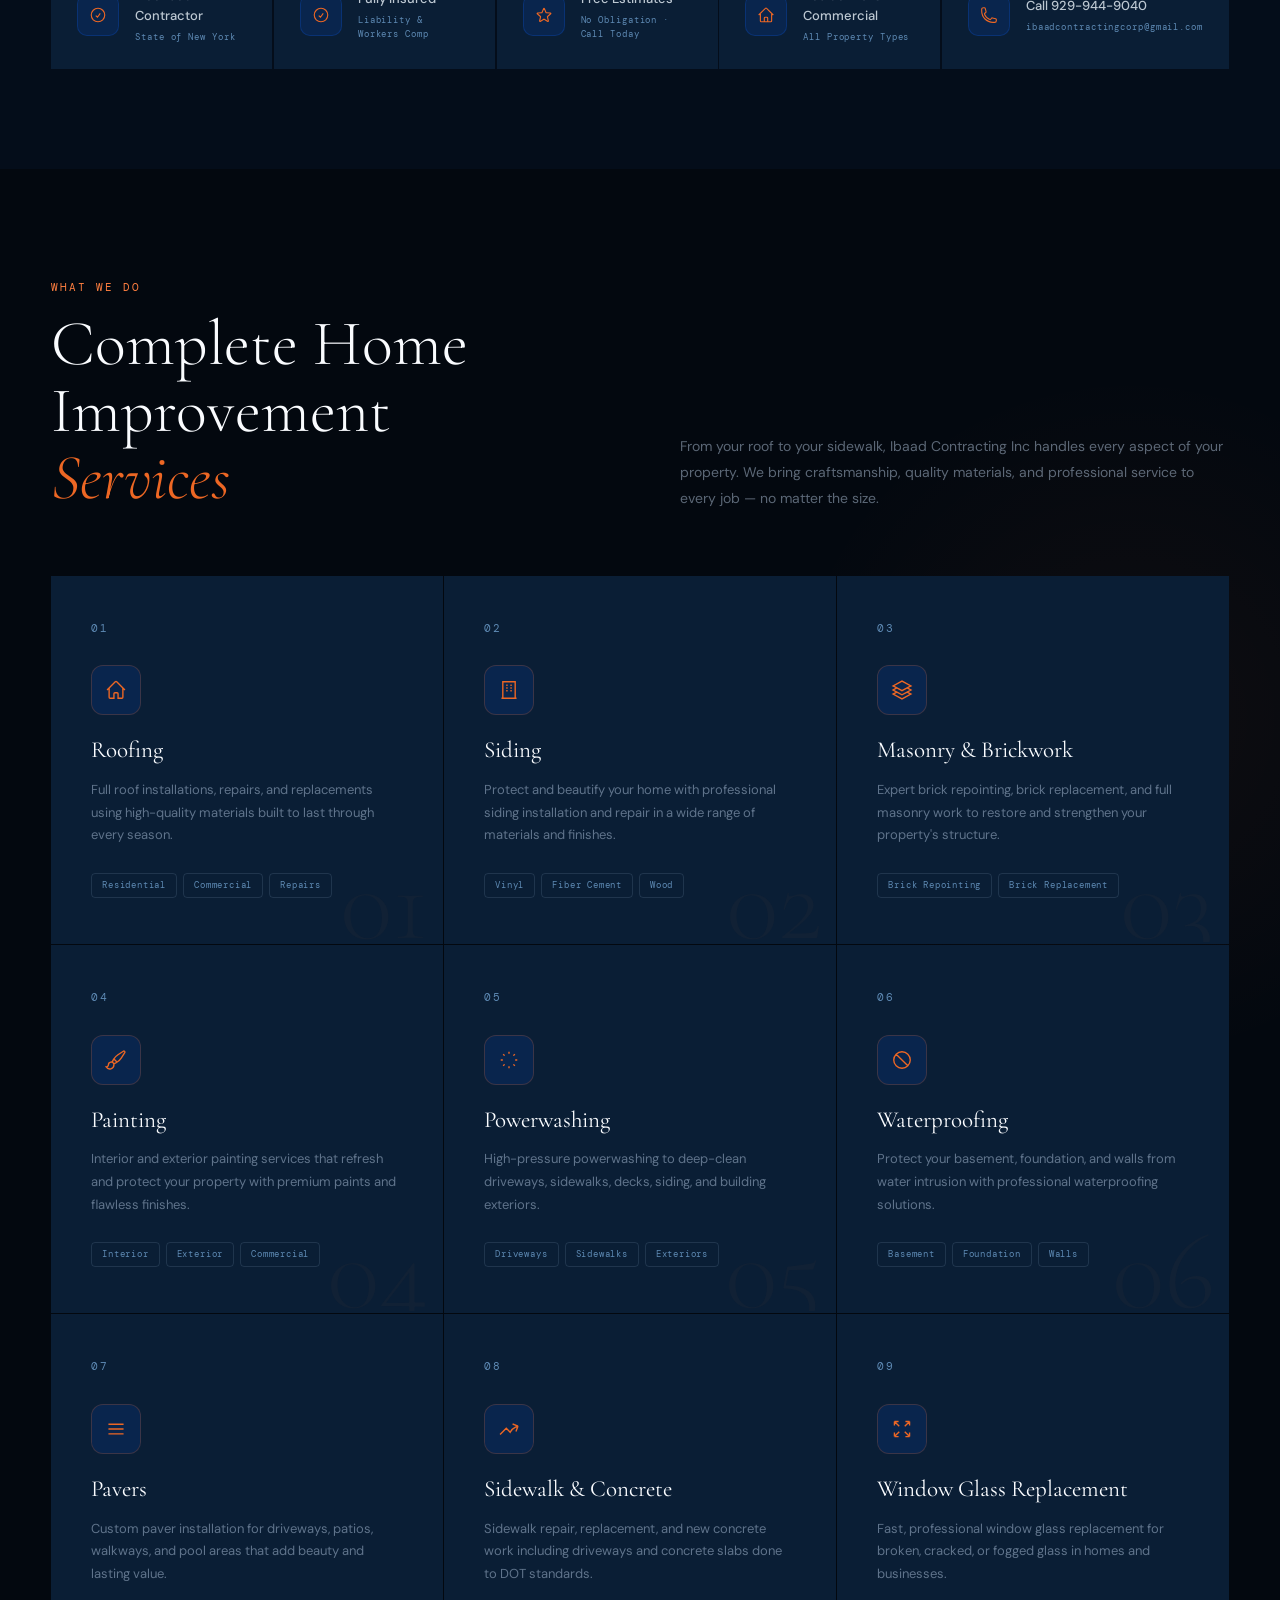
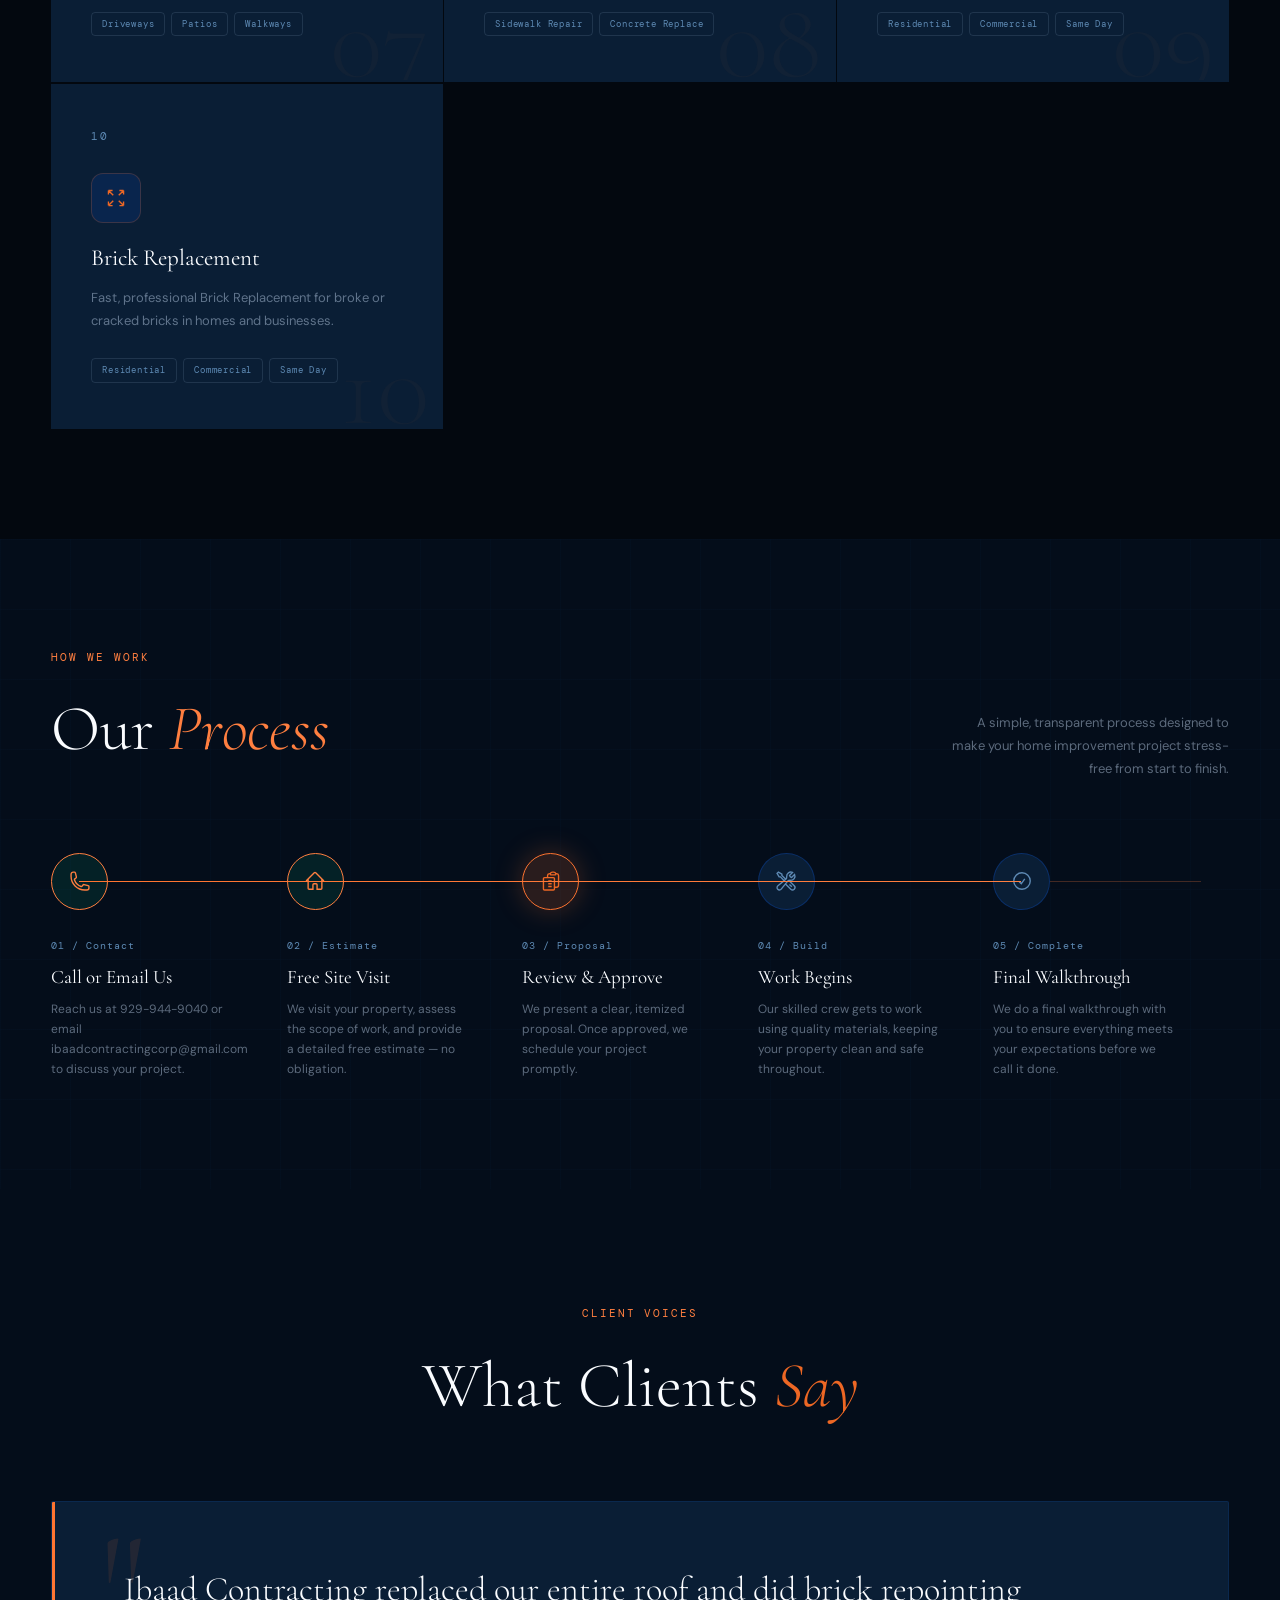
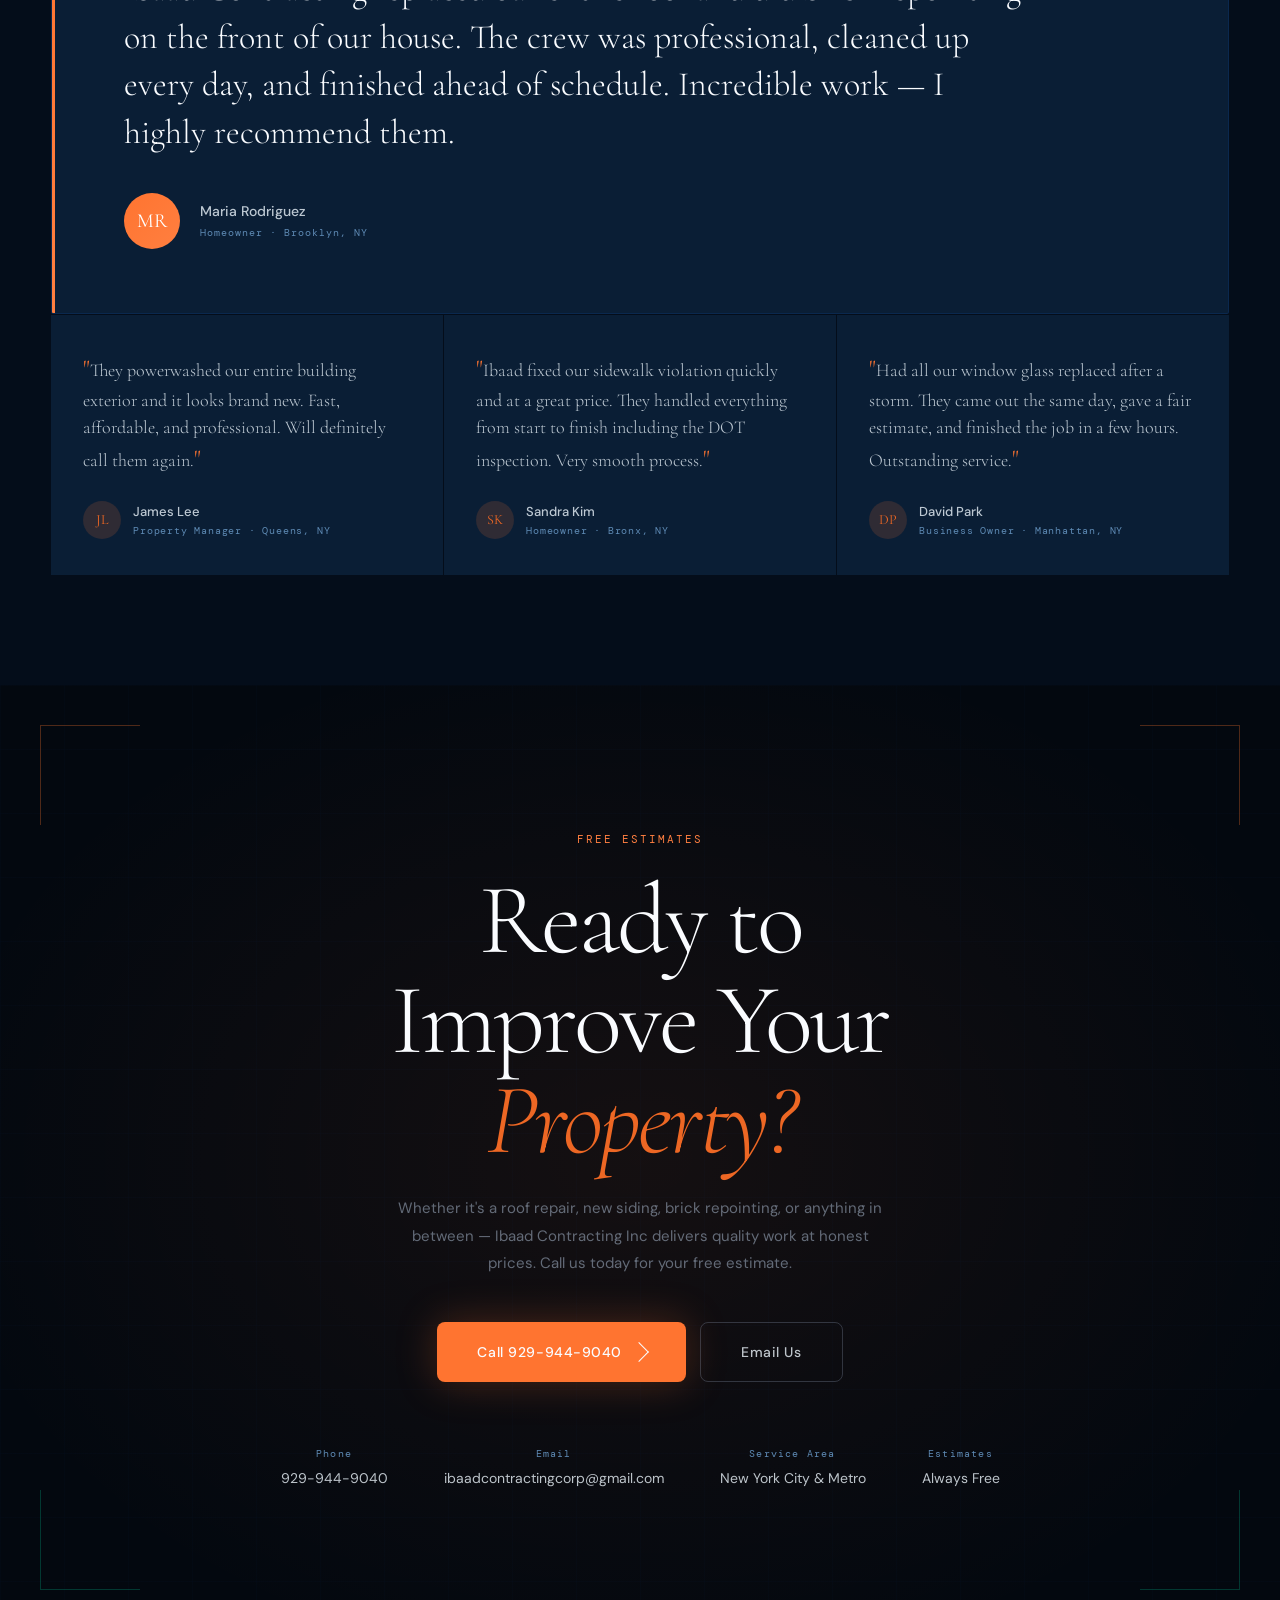
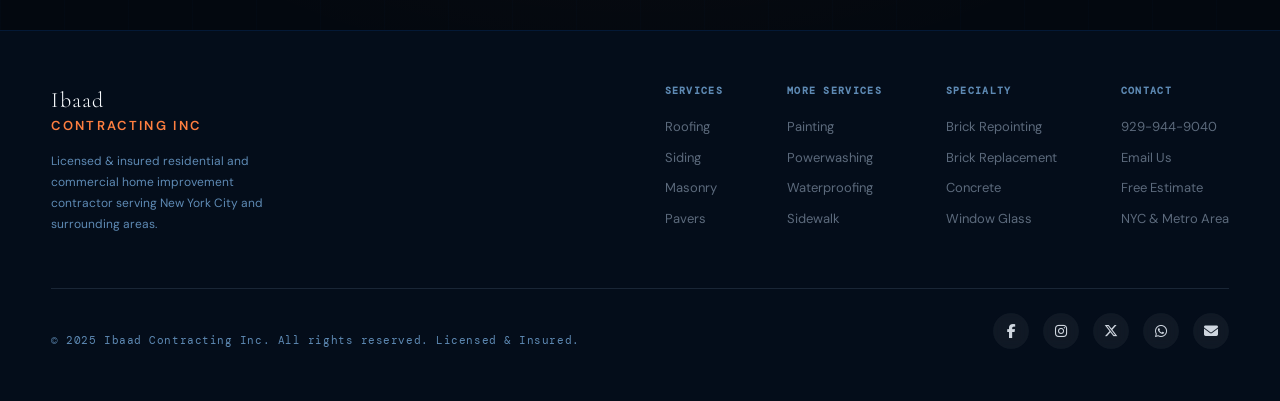
==== commit 02fe4dc3: "other pages" ====
--- a/index.html
+++ b/index.html
@@ -22,10 +22,10 @@
             </a>
             <div class="nav-links">
                 <a href="services.html">Services</a>
-                <a href="#">Projects</a>
-                <a href="#">About</a>
-                <a href="#">Gallery</a>
-                <!-- <a href="#">Reviews</a> -->
+                <a href="projects.html">Projects</a>
+                <a href="About.html">About</a>
+                <a href="gallery.html">Gallery</a>
+                <a href="#">Reviews</a>
                 <a href="contact.html">Contact</a>
             </div>
             <div class="nav-r">
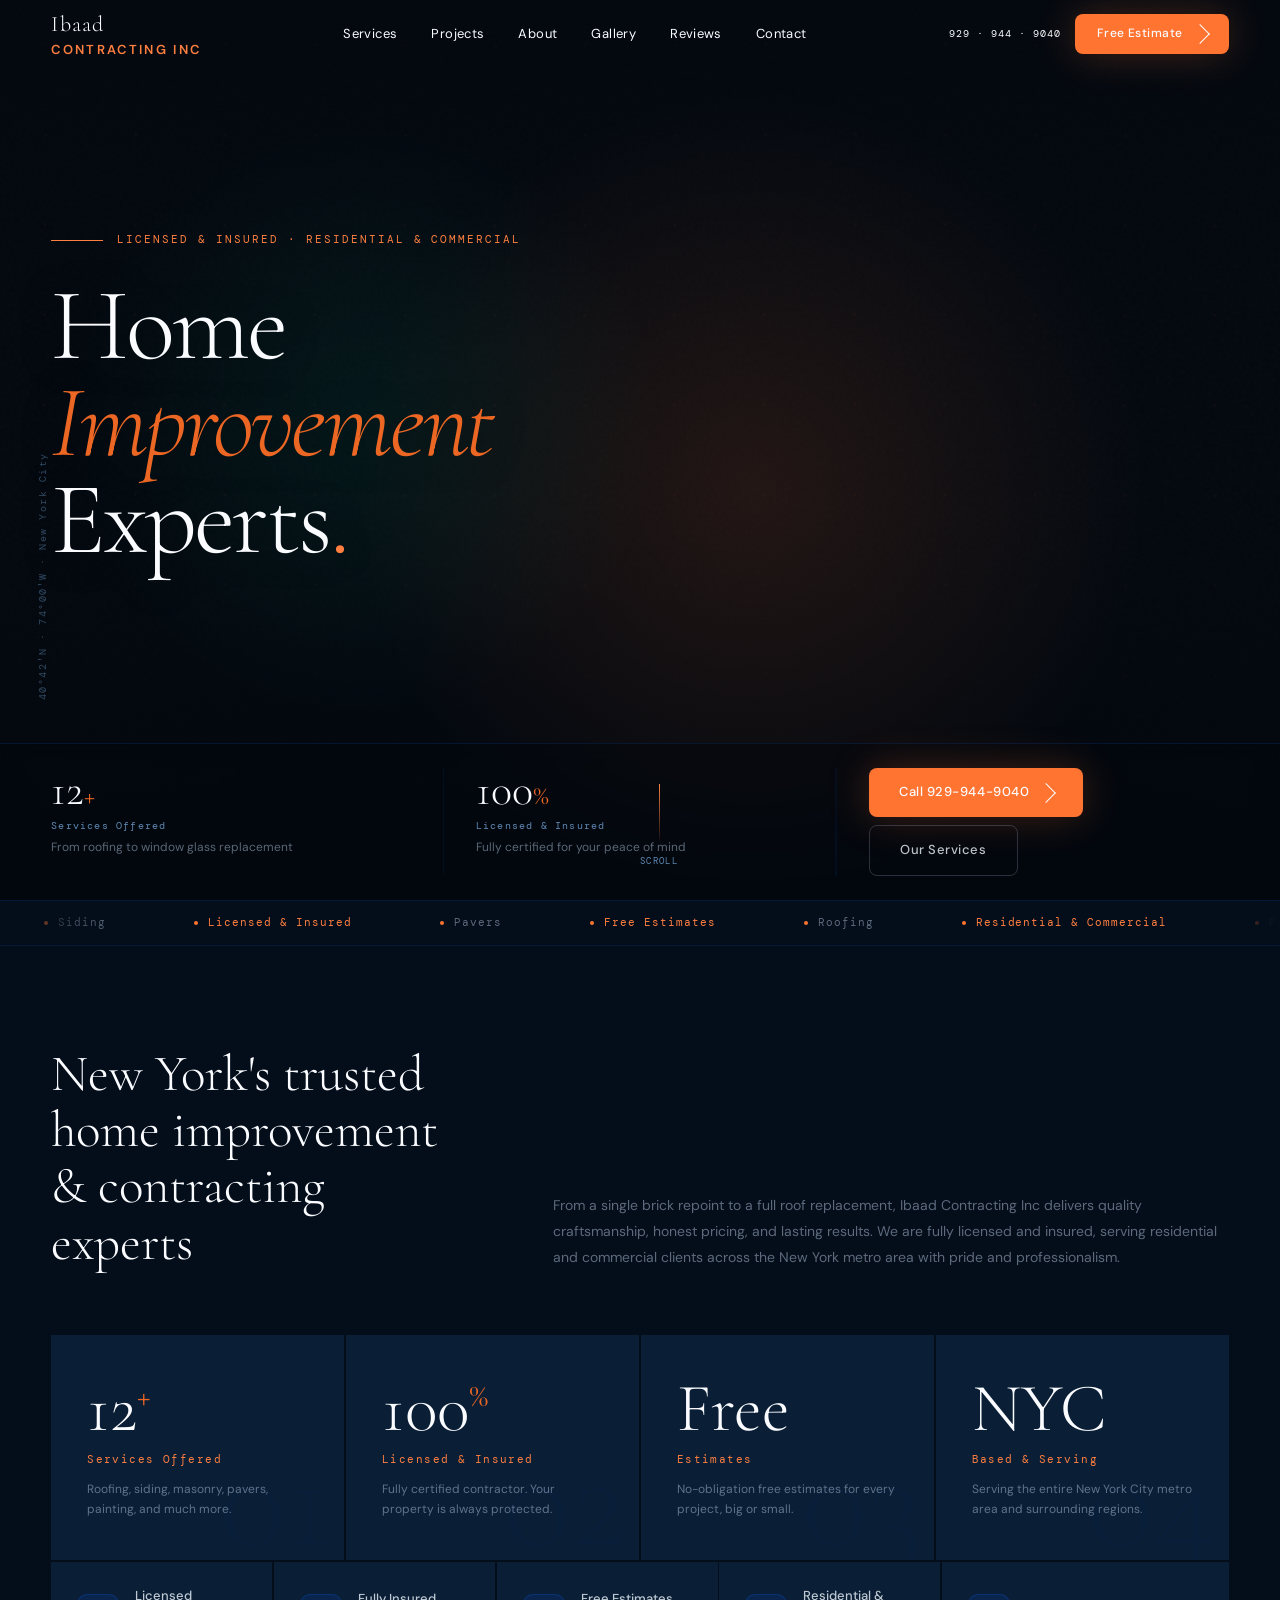
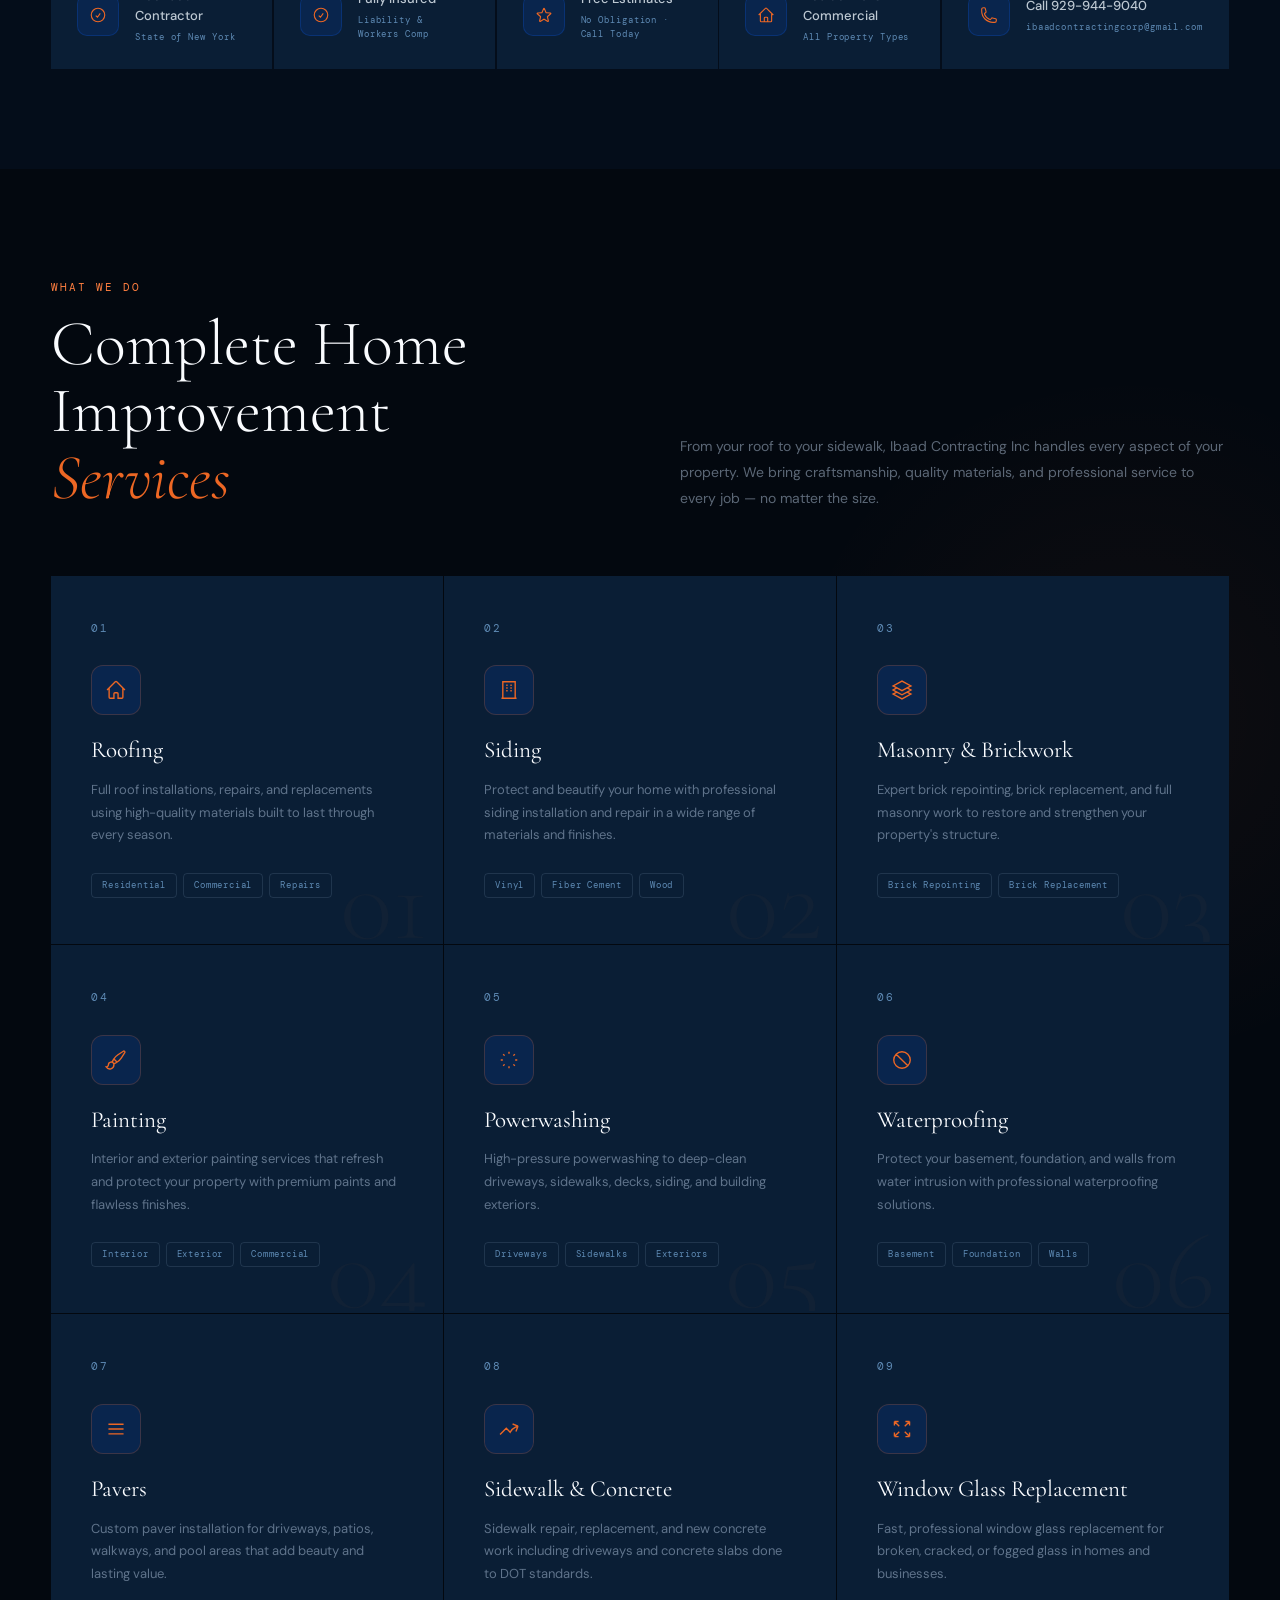
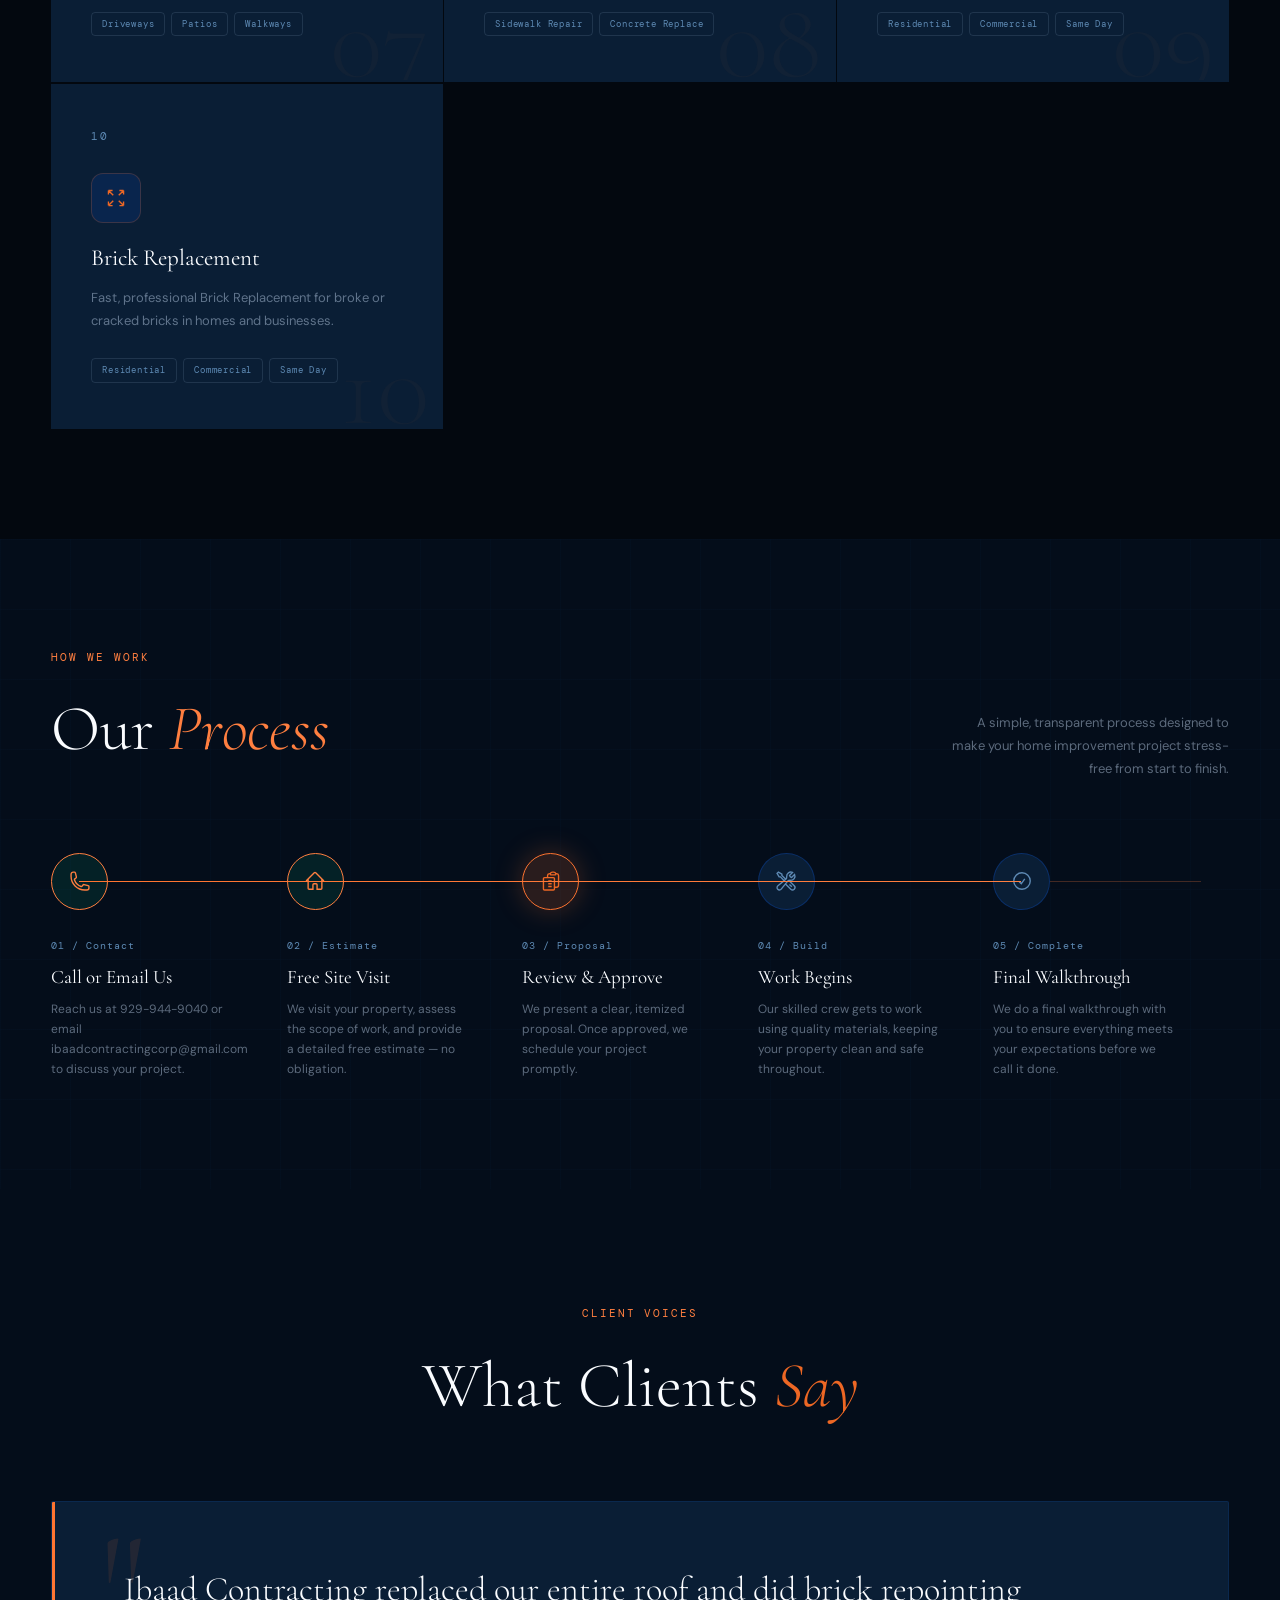
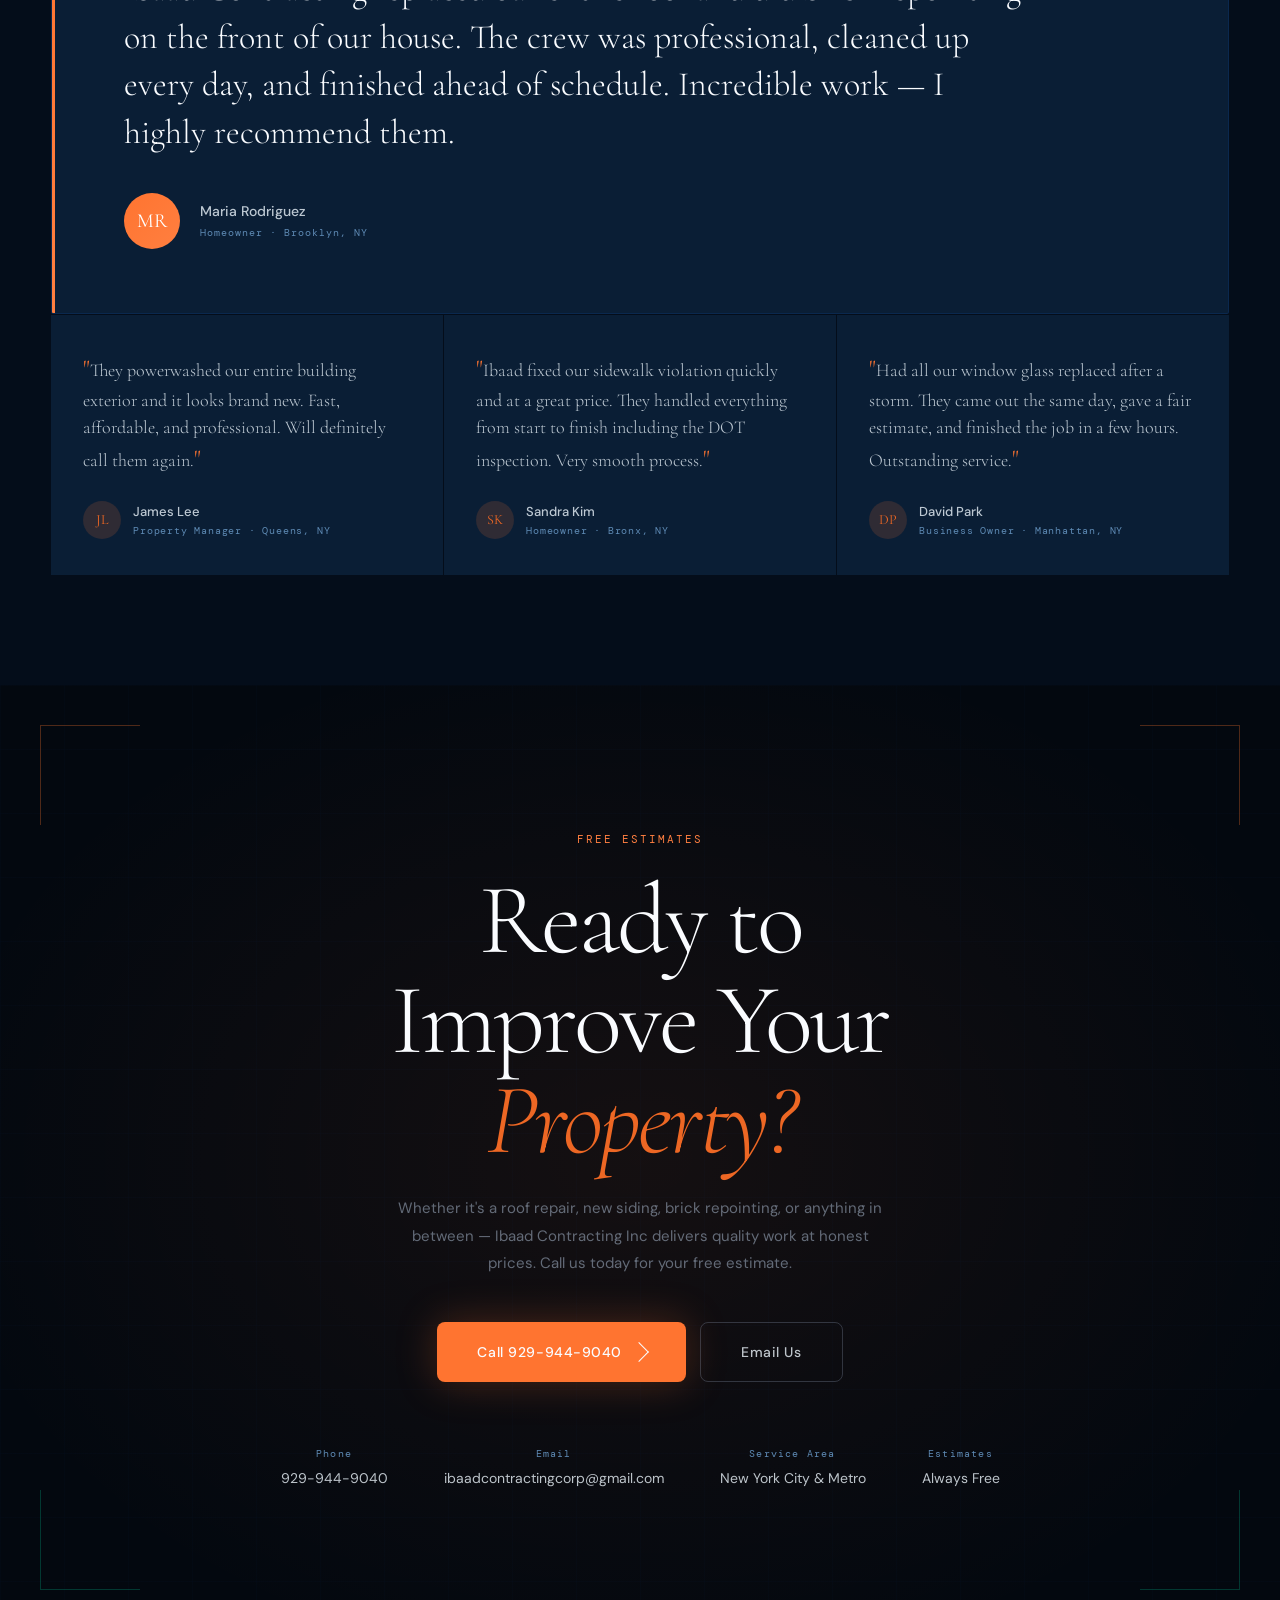
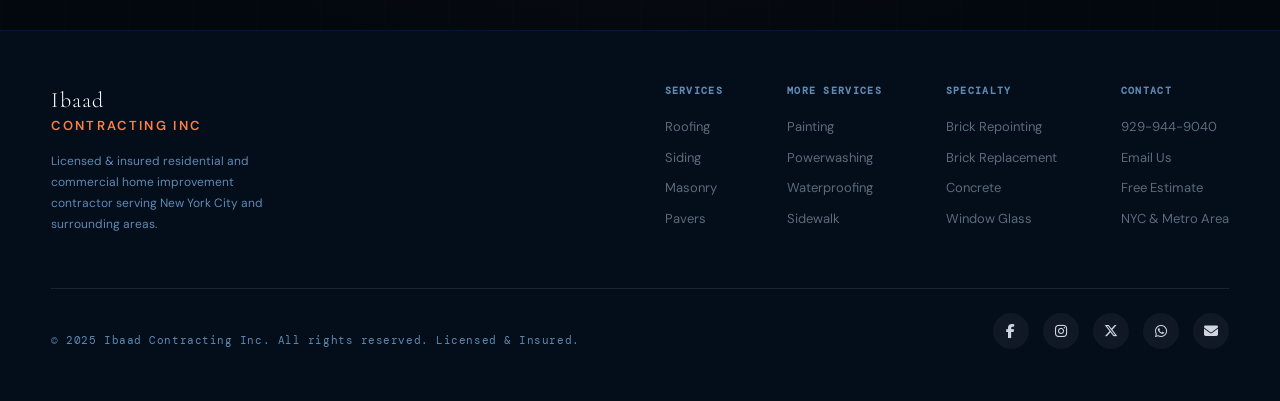
==== commit c1832846: "changes" ====
--- a/index.html
+++ b/index.html
@@ -23,7 +23,7 @@
             <div class="nav-links">
                 <a href="services.html">Services</a>
                 <a href="projects.html">Projects</a>
-                <a href="About.html">About</a>
+                <a href="about.html">About</a>
                 <a href="gallery.html">Gallery</a>
                 <a href="#">Reviews</a>
                 <a href="contact.html">Contact</a>
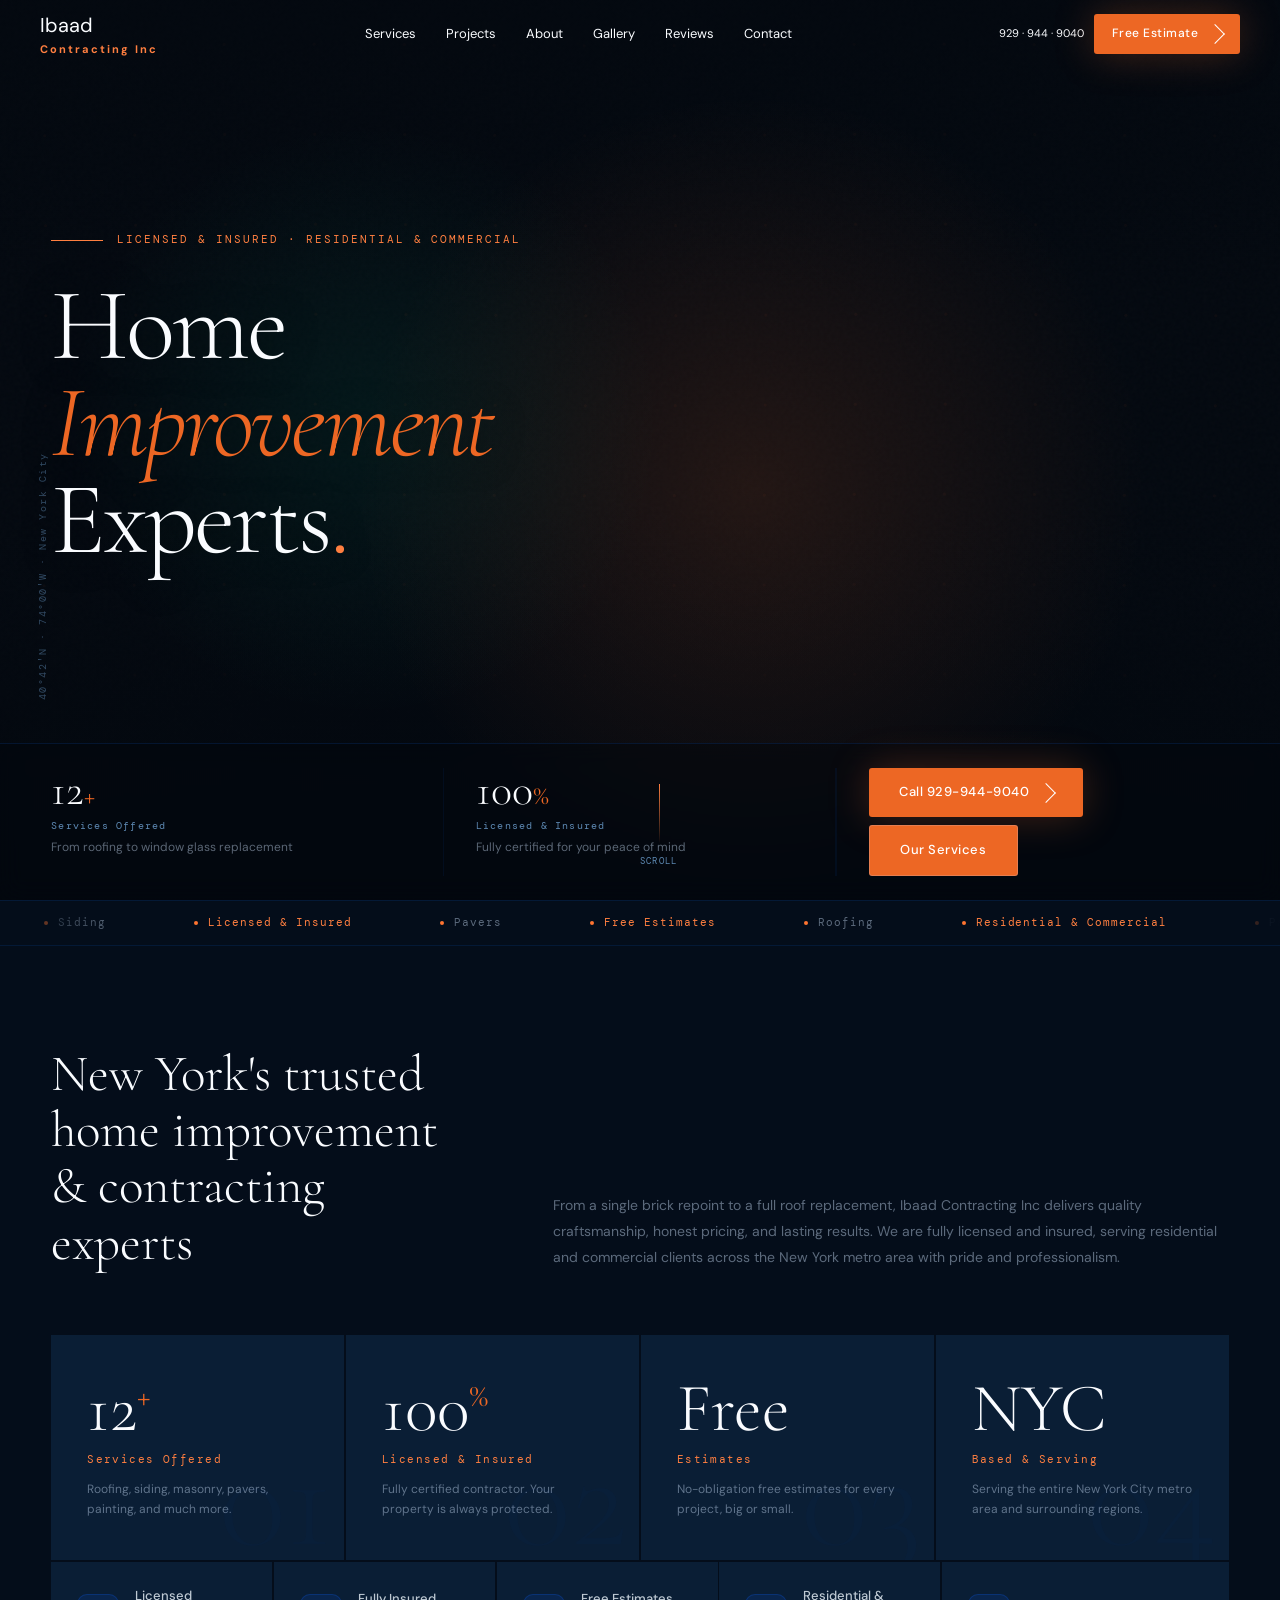
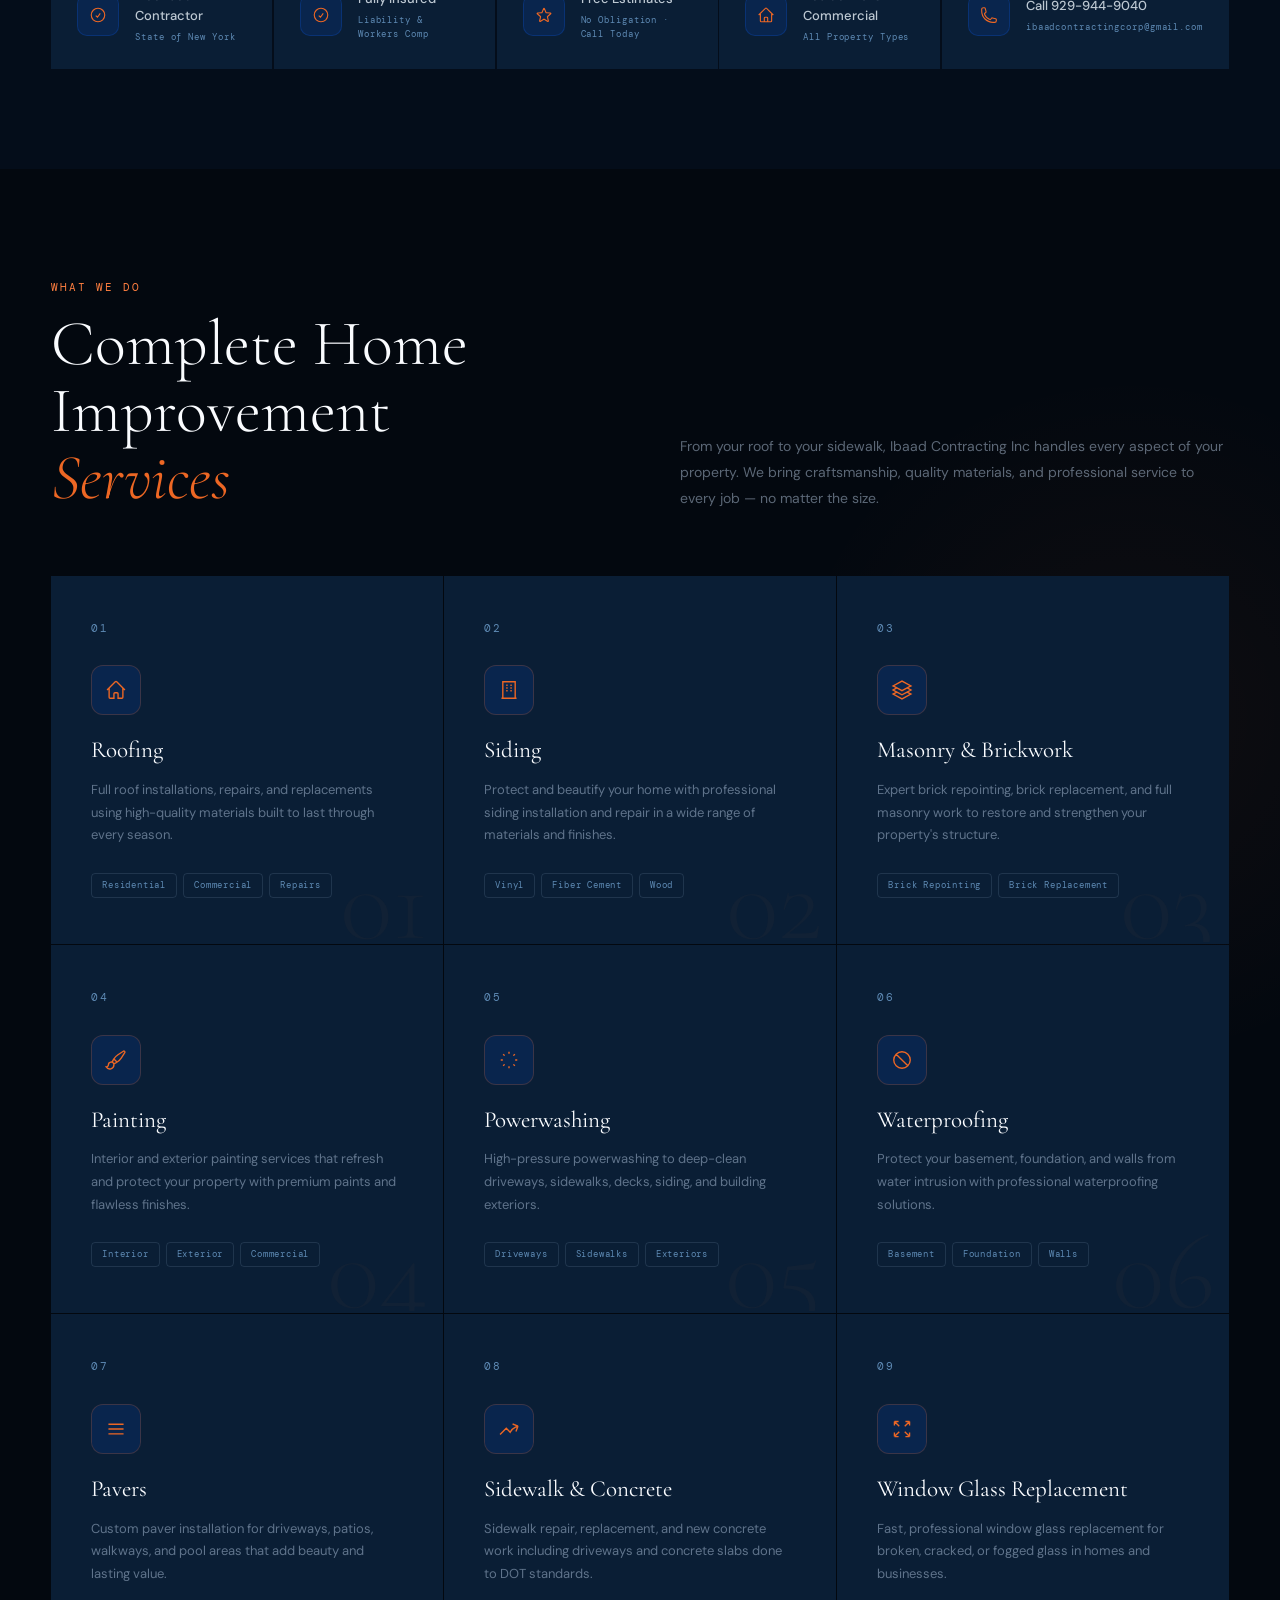
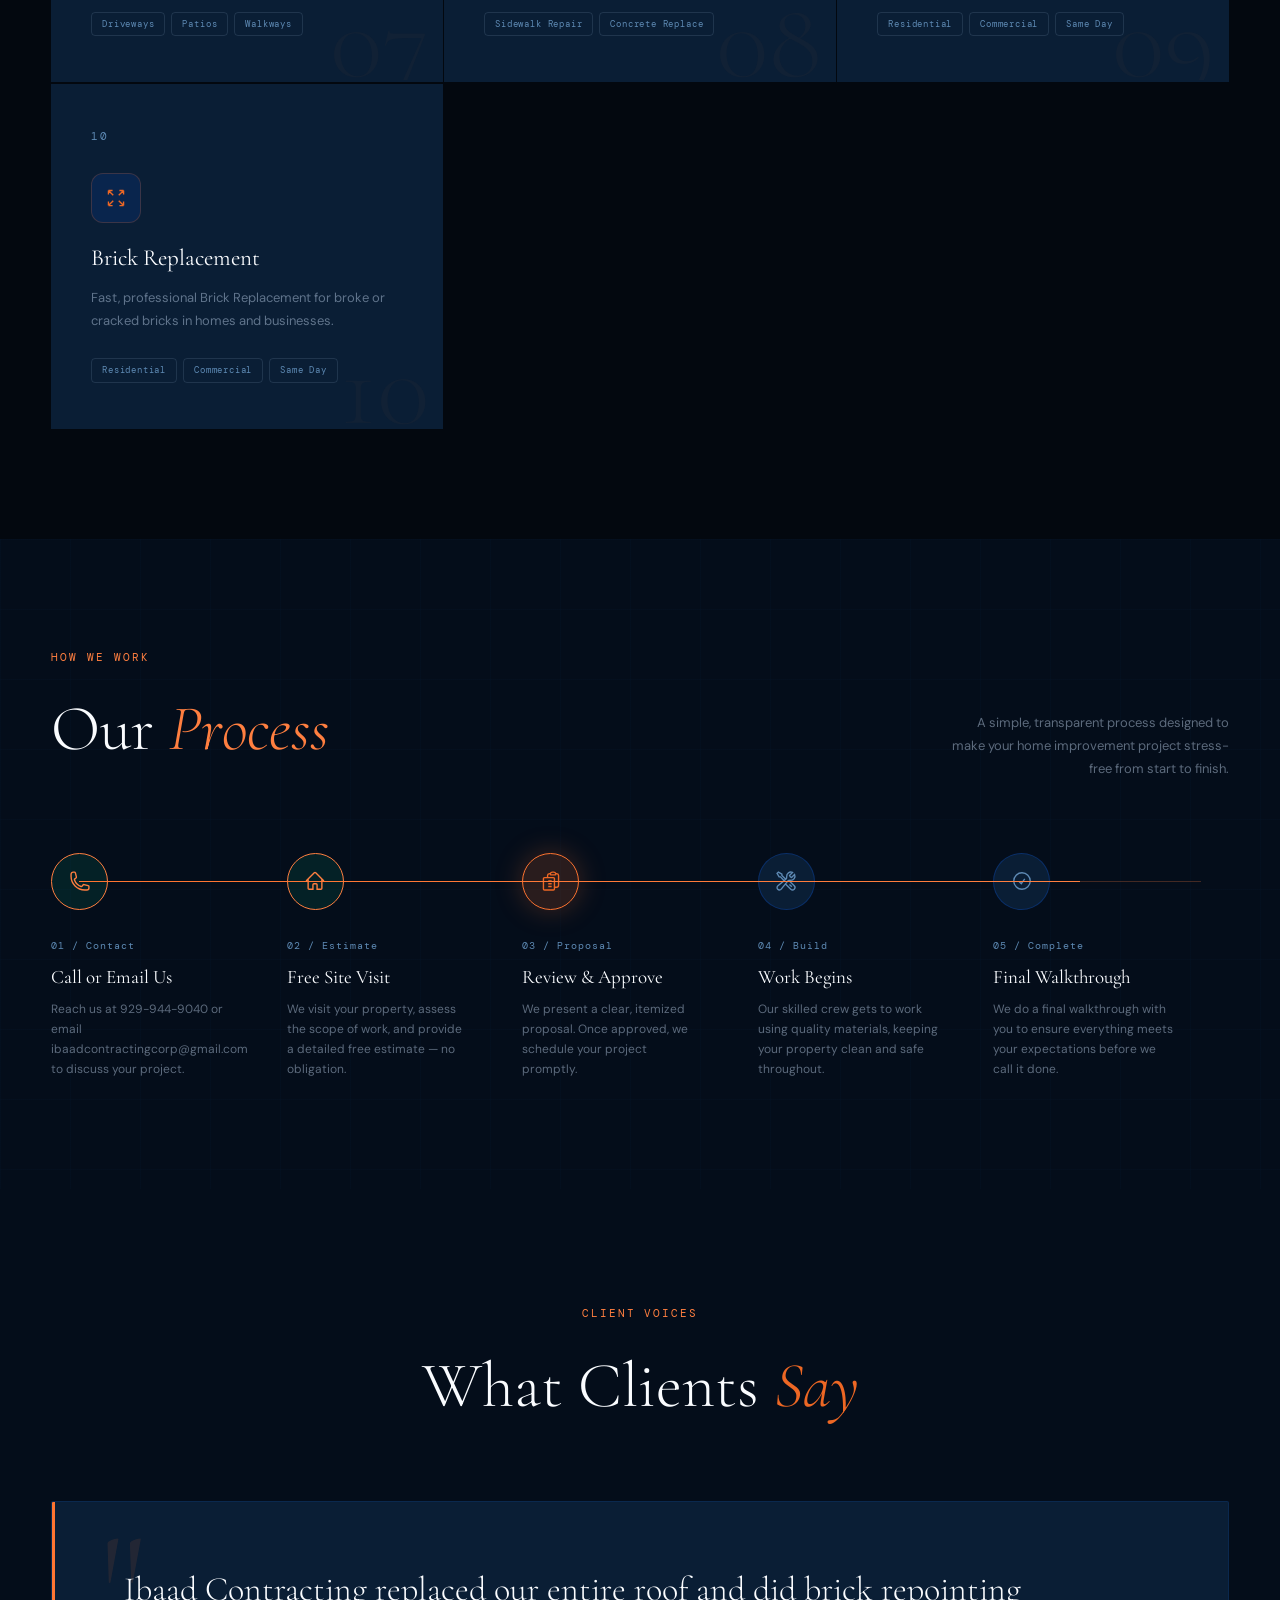
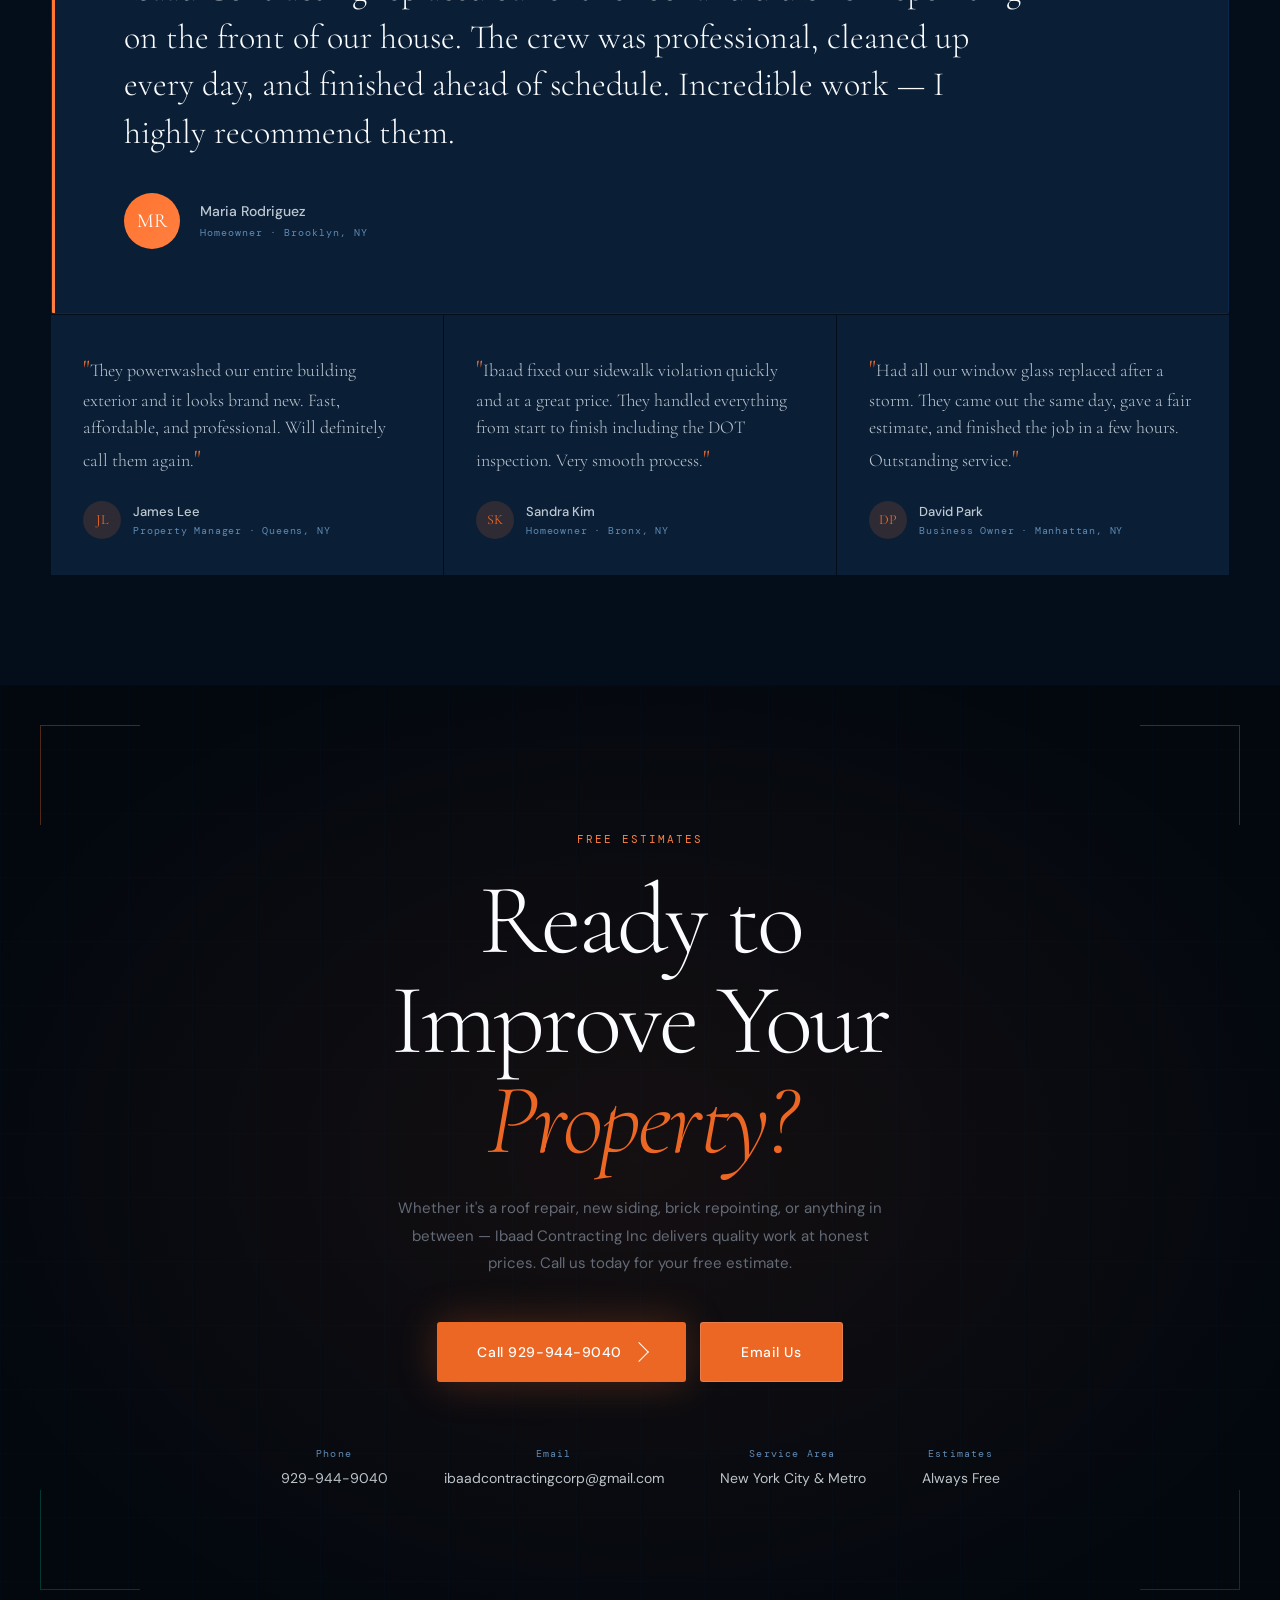
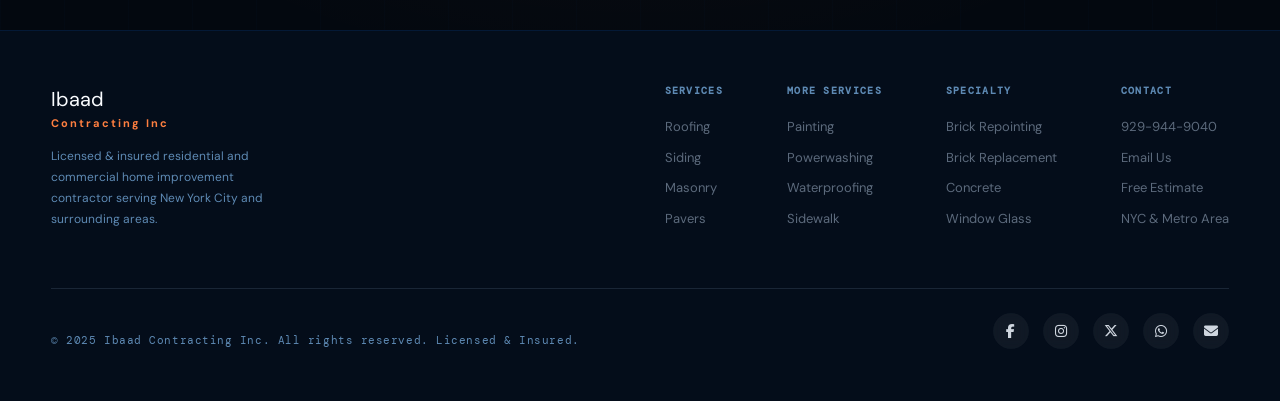
==== commit c16982ca: "responsive homepage" ====
--- a/index.html
+++ b/index.html
@@ -15,7 +15,7 @@
     <div id="progress"></div>
 
     <!-- NAV -->
-    <nav>
+    <!-- <nav>
         <div class="nav-i">
             <a href="#" class="logo">
                 <span class="lt">Ibaad <b>Contracting Inc</b></span>
@@ -33,7 +33,42 @@
                 <a href="tel:9299449040" class="btn btn-p" style="padding:10px 22px;font-size:12px;">Free Estimate <span class="arr"></span></a>
             </div>
         </div>
-    </nav>
+    </nav> -->
+
+    <nav>
+    <div class="nav-i">
+        <a href="#" class="logo">
+            <span class="lt">Ibaad <b>Contracting Inc</b></span>
+        </a>
+
+        <!-- NAV LINKS -->
+        <div class="nav-links" id="navMenu">
+            <a href="services.html">Services</a>
+            <a href="projects.html">Projects</a>
+            <a href="about.html">About</a>
+            <a href="gallery.html">Gallery</a>
+            <a href="#">Reviews</a>
+            <a href="contact.html">Contact</a>
+        </div>
+
+        <!-- RIGHT SIDE -->
+        <div class="nav-r">
+            <a href="tel:9299449040" class="nav-tel">929 · 944 · 9040</a>
+            <a href="tel:9299449040" class="btn btn-p">Free Estimate <span class="arr"></span></a>
+        </div>
+
+        <!-- HAMBURGER -->
+        <div class="nav-toggle" id="navToggle">
+            <span></span>
+            <span></span>
+            <span></span>
+        </div>
+    </div>
+</nav>
+
+<!-- OVERLAY -->
+<div class="nav-overlay" id="navOverlay"></div>
+
 
     <!-- HERO -->
     <section class="hero">
--- a/css/style.css
+++ b/css/style.css
@@ -24,10 +24,25 @@
             --mono: 'DM Mono', monospace;
             --gut: clamp(20px, 4vw, 72px);
             --max: 1400px;
-        }
-        *,*::before,*::after{box-sizing:border-box;margin:0;padding:0;}
-        html{scroll-behavior:smooth;}
-        body{background:var(--obs);color:var(--w);font-family:var(--sans);font-size:16px;line-height:1.6;overflow-x:hidden;-webkit-font-smoothing:antialiased;cursor:auto;}
+        } 
+        *,*::before,*::after{box-sizing:border-box;margin:0;padding:0; }
+       html {
+    scroll-behavior: smooth;
+    width: 100%;
+    overflow-x: hidden;        /* Only prevent horizontal scroll */
+}
+
+body {
+    background: var(--obs);
+    width: 100%;
+    overflow-x: hidden;        /* Only prevent horizontal scroll */
+    color: var(--w);
+    font-family: var(--sans);
+    font-size: 16px;
+    line-height: 1.6;
+    -webkit-font-smoothing: antialiased;
+    cursor: auto;
+}
         ::selection{background:rgba(10,95,255,0.35);color:var(--w);}
         a{text-decoration:none;color:inherit;}
         img{display:block;max-width:100%;}
@@ -46,7 +61,7 @@
         .arr{width:14px;height:14px;display:inline-block;border-top:1.5px solid currentColor;border-right:1.5px solid currentColor;transform:rotate(45deg);transition:transform .3s ease;flex-shrink:0;}
         .btn:hover .arr{transform:rotate(45deg) translate(2px,-2px);}
 
-        /* NAV */
+        /* NAV
         nav{position:fixed;top:0;left:0;right:0;z-index:100;padding:0 var(--gut);background:transparent;backdrop-filter:none;border-bottom:1px solid transparent;transition:background .4s ease,backdrop-filter .4s ease,border-color .4s ease;}
         nav.scrolled{background:rgba(3,8,15,.88);backdrop-filter:blur(28px) saturate(1.6);border-bottom:1px solid rgba(10,80,180,.15);}
         .nav-i{max-width:var(--max);margin:0 auto;height:68px;display:flex;align-items:center;justify-content:space-between;}
@@ -59,7 +74,167 @@
         .nav-links a:hover::after{width:100%;}
         .nav-r{display:flex;align-items:center;gap:14px;}
         .nav-tel{font-family:var(--mono);font-size:10px;letter-spacing:.1em;color:var(--w);transition:color .2s;}
-        .nav-tel:hover{color:var(--bp);}
+        .nav-tel:hover{color:var(--bp);} */
+
+        /* NAV */
+nav {
+    position: fixed;
+    top: 0;
+    left: 0;
+    right: 0;
+    z-index: 100;
+    padding: 0 20px;
+    background: transparent;
+    border-bottom: 1px solid transparent;
+    transition: .4s;
+}
+
+nav.scrolled {
+    background: rgba(3,8,15,.9);
+    backdrop-filter: blur(20px);
+    border-bottom: 1px solid rgba(255,255,255,.08);
+}
+
+.nav-i {
+    max-width: 1200px;
+    margin: auto;
+    height: 68px;
+    display: flex;
+    align-items: center;
+    justify-content: space-between;
+}
+
+/* LOGO */
+.lt {
+    font-size: 20px;
+    color: var(--w);
+}
+
+.lt b {
+    display: block;
+    font-size: 11px;
+    letter-spacing: 2px;
+    color: var(--gv);
+}
+
+/* LINKS */
+.nav-links {
+    display: flex;
+    gap: 30px;
+}
+
+.nav-links a {
+    color: var(--w);
+    font-size: 13px;
+    position: relative;
+}
+
+.nav-links a::after {
+    content: '';
+    position: absolute;
+    bottom: -3px;
+    left: 0;
+    width: 0;
+    height: 1px;
+    background: var(--gv);
+    transition: .3s;
+}
+
+.nav-links a:hover::after {
+    width: 100%;
+}
+
+/* RIGHT */
+.nav-r {
+    display: flex;
+    gap: 10px;
+    align-items: center;
+}
+
+.nav-tel {
+    font-size: 11px;
+    color: var(--w);
+}
+
+.btn {
+    padding: 10px 18px;
+    background: var(--bp);
+    color: white;
+    font-size: 12px;
+    border-radius: 3px;
+}
+
+/* HAMBURGER */
+.nav-toggle {
+    display: none;
+    flex-direction: column;
+    gap: 5px;
+    cursor: pointer;
+    z-index: 110;
+}
+
+.nav-toggle span {
+    width: 22px;
+    height: 2px;
+    background: white;
+    transition: .3s;
+}
+
+/* MOBILE */
+@media (max-width: 900px) {
+
+    .nav-links {
+        position: fixed;
+        top: 0;
+        right: -100%;
+        width: 260px;
+        height: 100vh;
+        background: rgba(3,8,15,.98);
+        backdrop-filter: blur(20px);
+        flex-direction: column;
+        padding: 100px 30px;
+        gap: 20px;
+        transition: .4s;
+    }
+
+    .nav-links.active {
+        right: 0;
+    }
+
+    .nav-r {
+        display: none;
+    }
+
+    .nav-toggle {
+        display: flex;
+    }
+}
+
+/* HAMBURGER ANIMATION */
+.nav-toggle.active span:nth-child(1) {
+    transform: rotate(45deg) translateY(6px);
+}
+.nav-toggle.active span:nth-child(2) {
+    opacity: 0;
+}
+.nav-toggle.active span:nth-child(3) {
+    transform: rotate(-45deg) translateY(-6px);
+}
+
+/* OVERLAY */
+.nav-overlay {
+    position: fixed;
+    inset: 0;
+    background: rgba(0,0,0,.4);
+    opacity: 0;
+    pointer-events: none;
+    transition: .3s;
+}
+
+.nav-overlay.active {
+    opacity: 1;
+    pointer-events: all;
+}
 
         /* HERO */
         .hero{position:relative;min-height:100vh;overflow:hidden;background:var(--obs);display:flex;flex-direction:column;}
@@ -654,4 +829,201 @@
         /* ANIMATIONS */
         @keyframes fadeUp{from{opacity:0;transform:translateY(24px);}to{opacity:1;transform:translateY(0);}}
         .reveal{opacity:0;transform:translateY(28px);transition:opacity .7s ease,transform .7s ease;}
-        .reveal.in{opacity:1;transform:translateY(0);}+        .reveal.in{opacity:1;transform:translateY(0);}
+
+        /*Gallery*/
+        
+
+        /* ====================== RESPONSIVE ====================== */
+
+/* Small Mobile */
+@media (max-width: 576px) {
+    :root {
+        --gut: 20px;
+    }
+    
+    .hero-body {
+        padding: 140px 20px 180px;
+    }
+    
+    .hero-h {
+        font-size: clamp(42px, 9vw, 72px);
+    }
+    
+    .hero-foot {
+        grid-template-columns: 1fr;
+        gap: 24px;
+        padding: 20px;
+    }
+    
+    .hf-block {
+        padding: 0 !important;
+        border-right: none !important;
+        text-align: center;
+    }
+    
+    .hf-actions {
+        padding-left: 0 !important;
+        border-left: none !important;
+    }
+}
+
+/* Tablet & Small Desktop */
+@media (max-width: 992px) {
+    .nav-links {
+        gap: 20px;
+    }
+    
+    .svc-grid {
+        grid-template-columns: repeat(2, 1fr);
+    }
+    
+    .met-grid {
+        grid-template-columns: repeat(2, 1fr);
+    }
+    
+    .certs {
+        flex-direction: column;
+    }
+    
+    .proc-track {
+        grid-template-columns: repeat(3, 1fr);
+    }
+    
+    .proc-step {
+        padding-bottom: 40px;
+    }
+    
+    .test-grid {
+        grid-template-columns: 1fr;
+    }
+}
+
+/* Large Mobile / Small Tablet */
+@media (max-width: 768px) {
+    .nav-i {
+        height: 60px;
+    }
+    
+    .hero-coord {
+        display: none;
+    }
+    
+    .trust-top {
+        grid-template-columns: 1fr;
+        gap: 40px;
+    }
+    
+    .svc-top {
+        grid-template-columns: 1fr;
+        gap: 30px;
+    }
+    
+    .proc-hdr {
+        flex-direction: column;
+        align-items: flex-start;
+        gap: 20px;
+    }
+    
+    .proc-hdr p {
+        text-align: left;
+        max-width: 100%;
+    }
+    
+    .cta-contacts {
+        flex-direction: column;
+        gap: 32px;
+        align-items: center;
+    }
+    
+    .foot-top {
+        flex-direction: column;
+        gap: 50px;
+    }
+    
+    .foot-links {
+        gap: 40px;
+        flex-wrap: wrap;
+    }
+}
+
+/* Extra Large Screens (Optional) */
+@media (min-width: 1400px) {
+    .hero-h {
+        font-size: 130px;
+    }
+}
+/* HAMBURGER */
+.nav-toggle {
+    display: none;
+    flex-direction: column;
+    gap: 5px;
+    cursor: pointer;
+    z-index: 110;
+    padding: 8px;
+    margin-left: 12px;
+}
+
+.nav-toggle span {
+    width: 24px;
+    height: 2px;
+    background: white;
+    transition: .3s;
+    border-radius: 1px;
+}
+
+/* MOBILE MENU */
+@media (max-width: 900px) {
+
+    .nav-r {
+        display: none;
+    }
+
+    .nav-toggle {
+        display: flex;
+    }
+
+    .nav-links {
+        position: fixed;
+        top: 0;
+        right: -280px;           /* Slightly wider */
+        width: 280px;
+        height: 100vh;
+        background: rgba(3, 8, 15, 0.98);
+        backdrop-filter: blur(20px);
+        flex-direction: column;
+        padding: 90px 30px 40px;
+        gap: 24px;
+        transition: right .4s cubic-bezier(0.4, 0, 0.2, 1);
+        box-shadow: -4px 0 20px rgba(0,0,0,0.4);
+        overflow-y: auto;
+    }
+
+    .nav-links.active {
+        right: 0;
+    }
+
+    /* Prevent horizontal scroll */
+    .nav-i {
+        padding: 0 8px;
+    }
+
+    .lt {
+        font-size: 18px;
+    }
+
+    .lt b {
+        font-size: 9px;
+    }
+}
+
+/* Hamburger Animation */
+.nav-toggle.active span:nth-child(1) {
+    transform: rotate(45deg) translateY(7px);
+}
+.nav-toggle.active span:nth-child(2) {
+    opacity: 0;
+}
+.nav-toggle.active span:nth-child(3) {
+    transform: rotate(-45deg) translateY(-7px);
+}
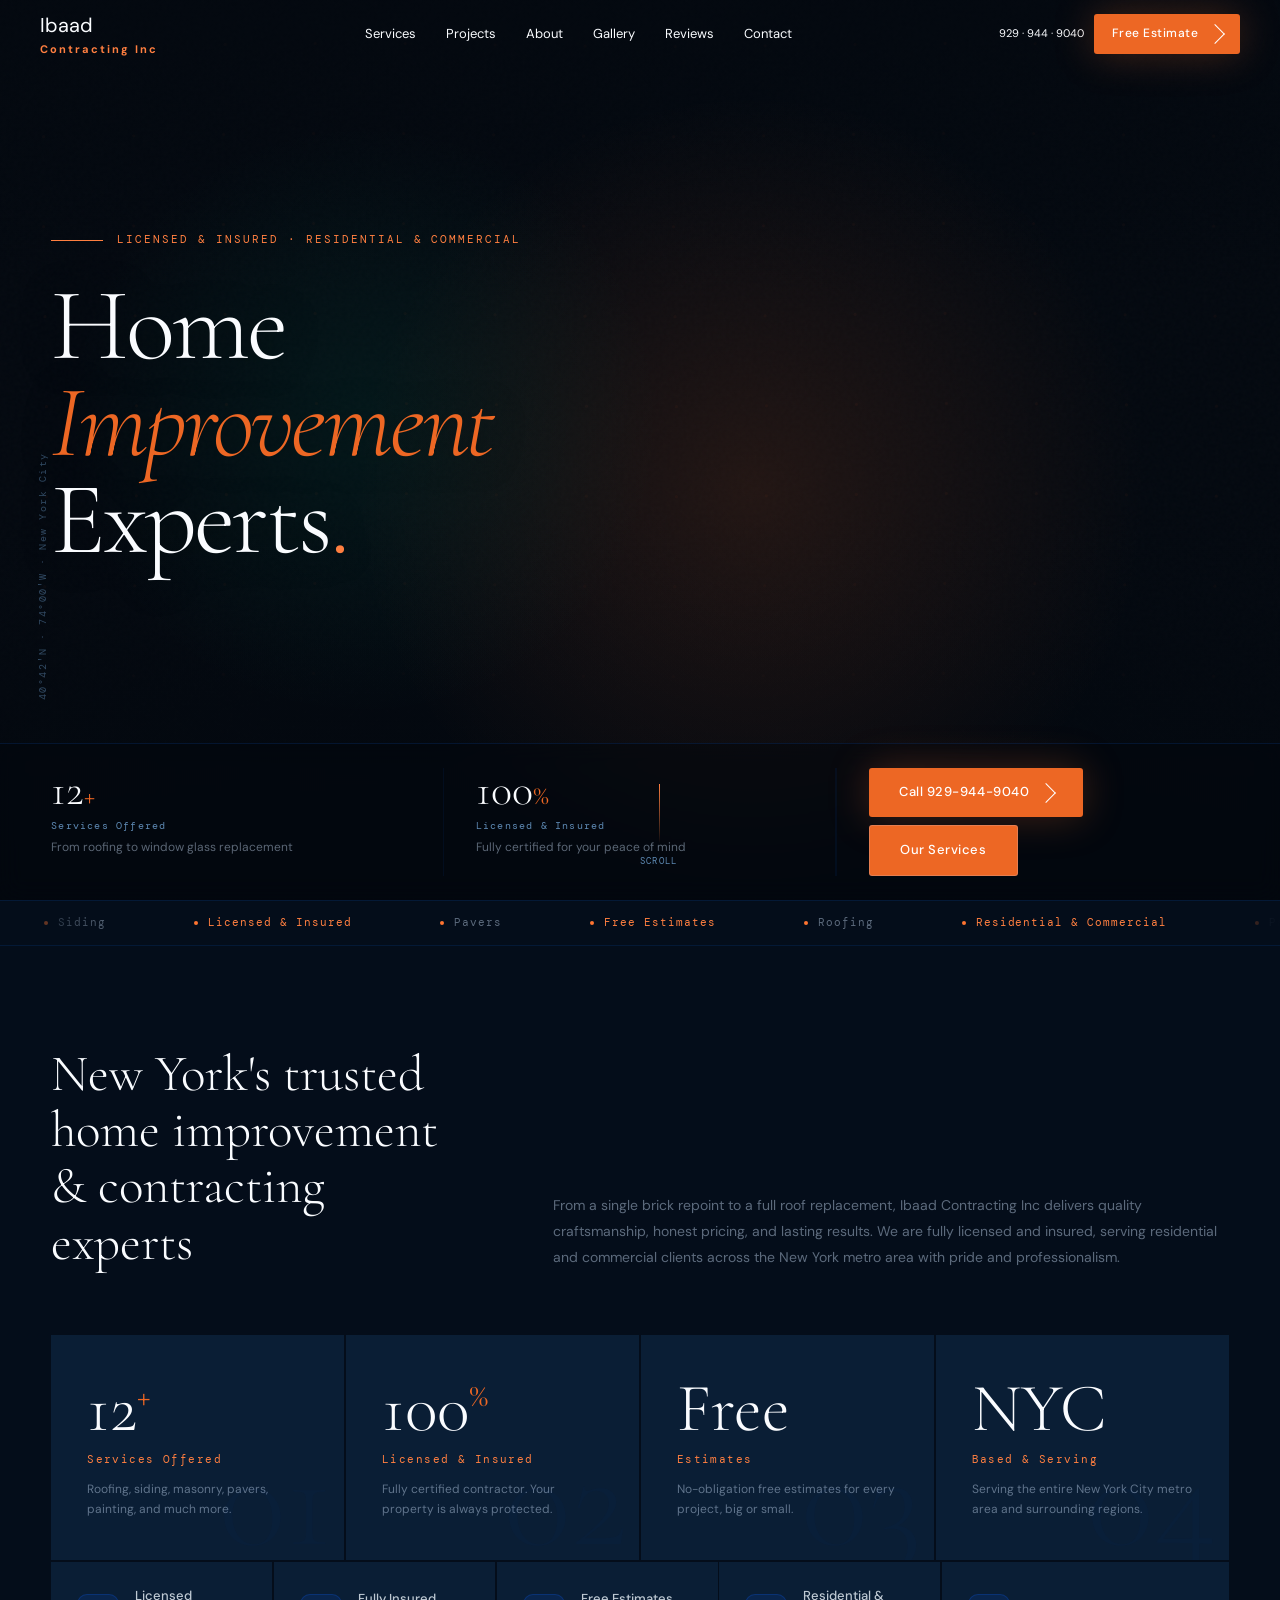
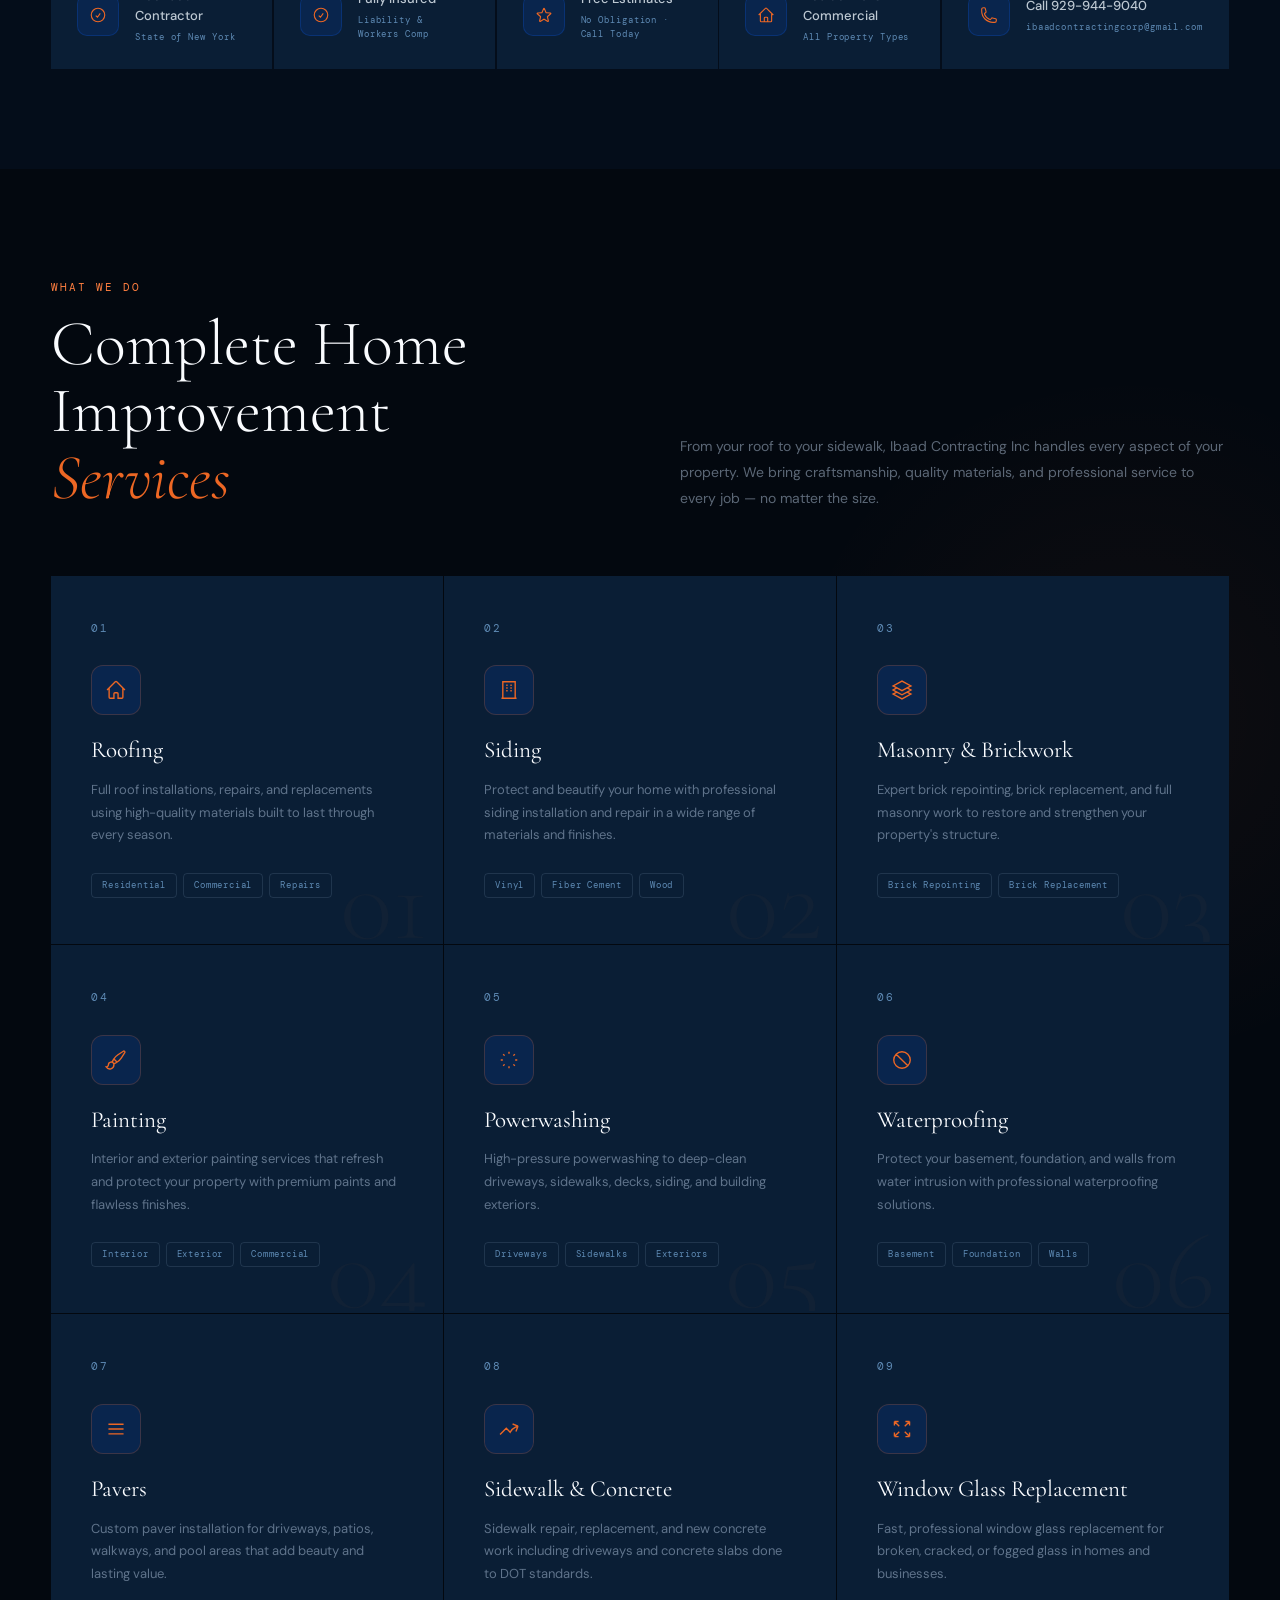
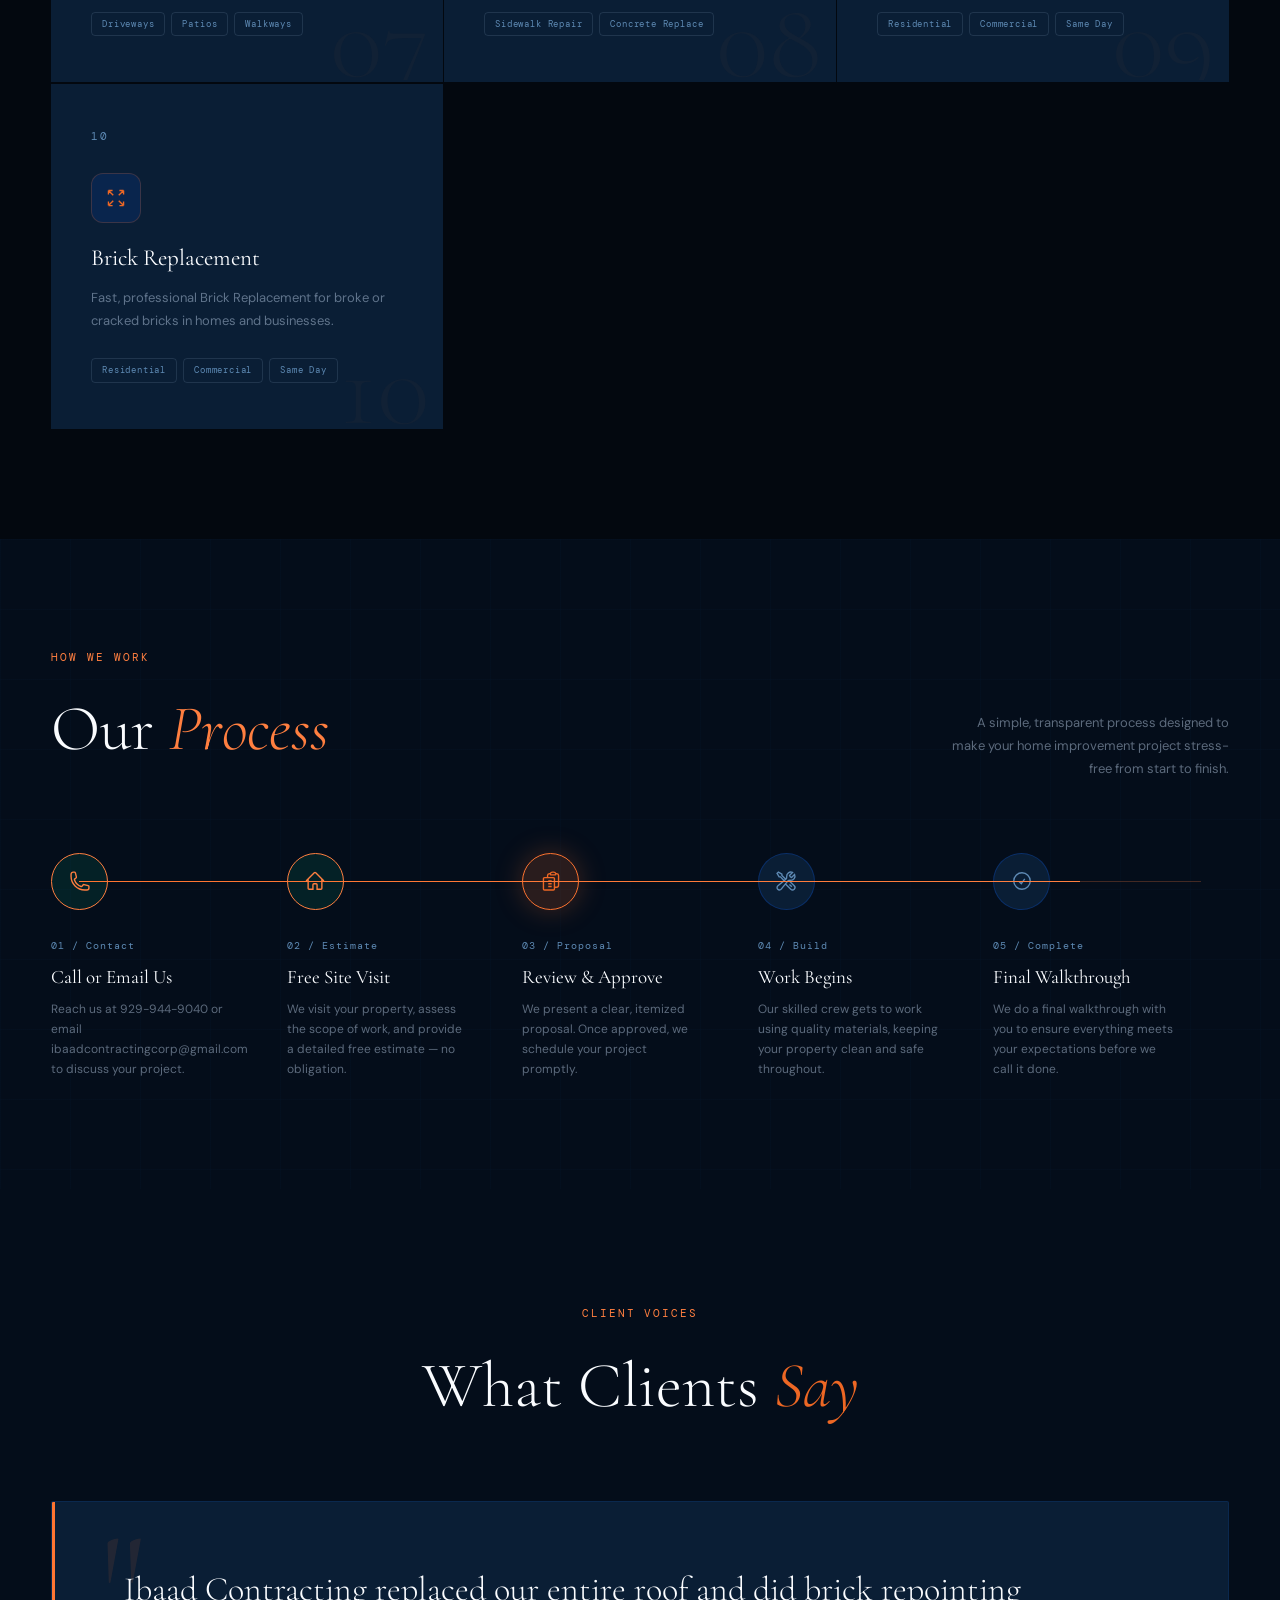
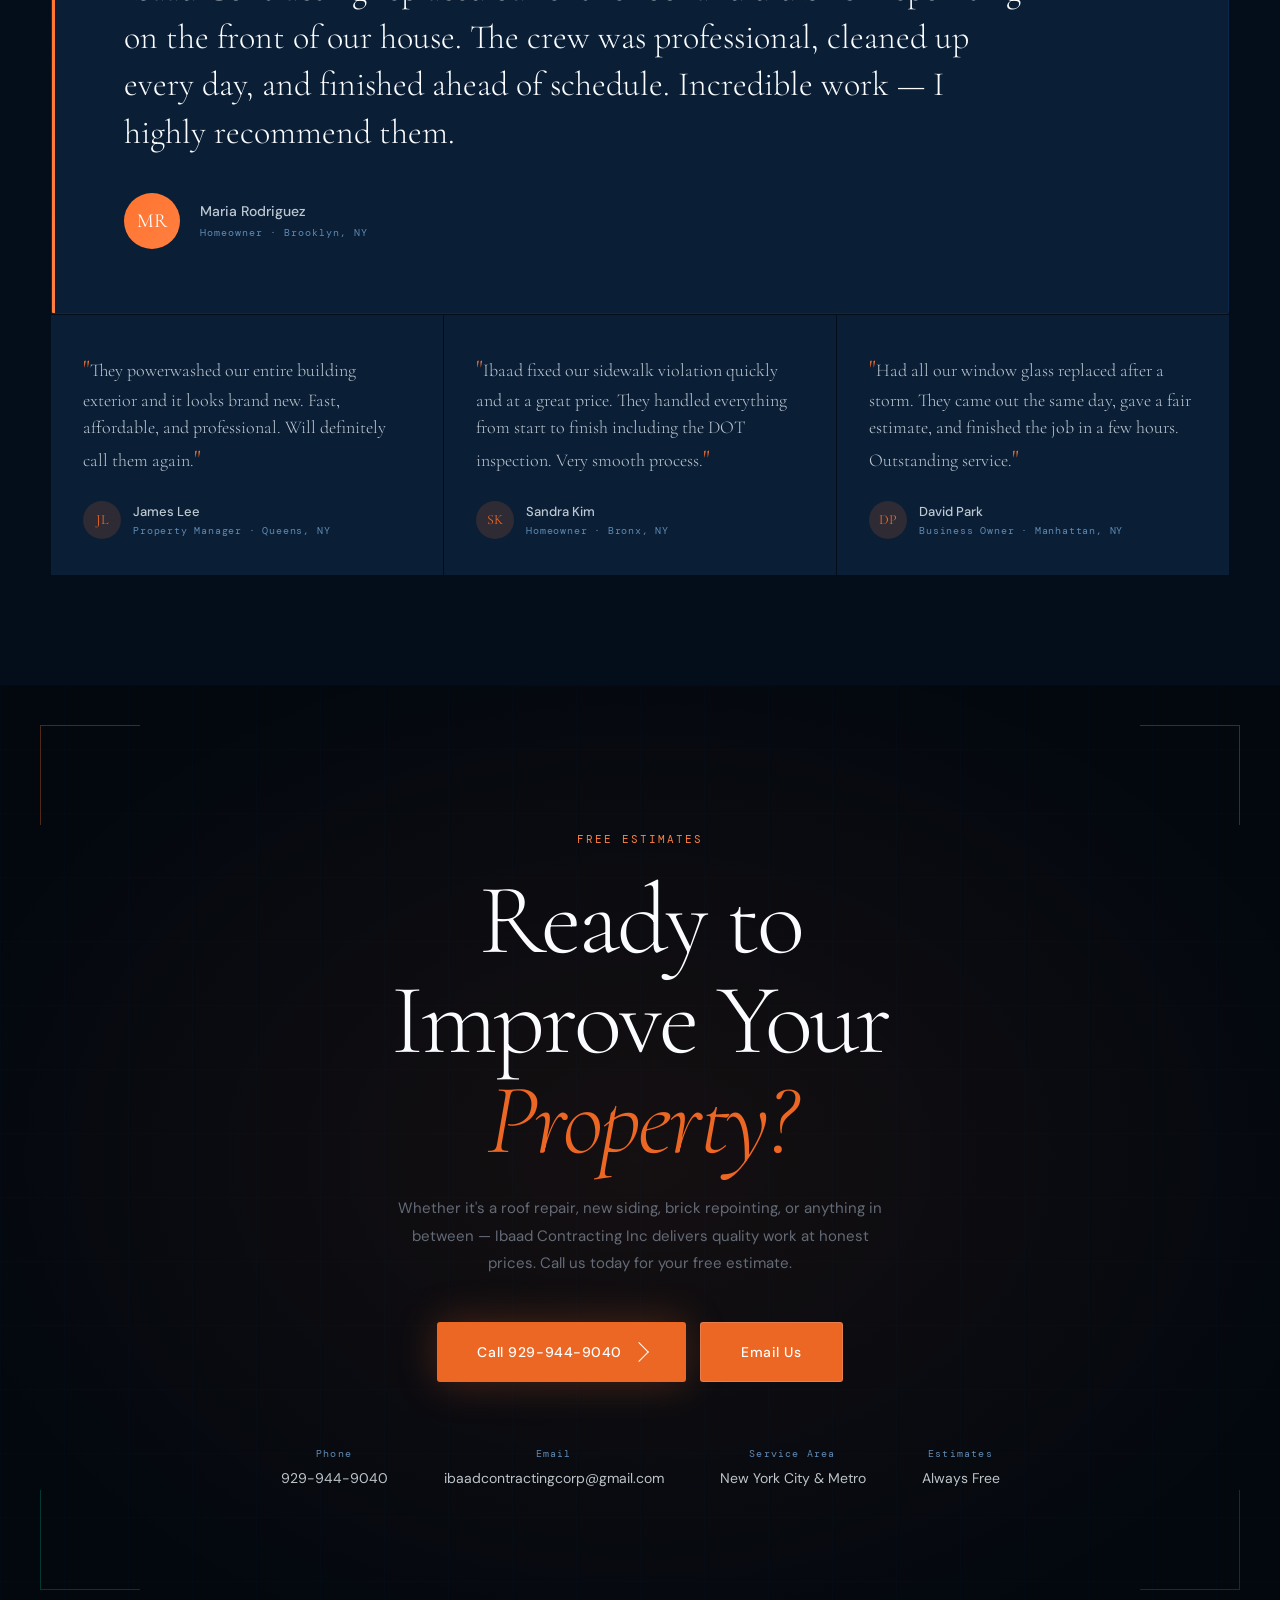
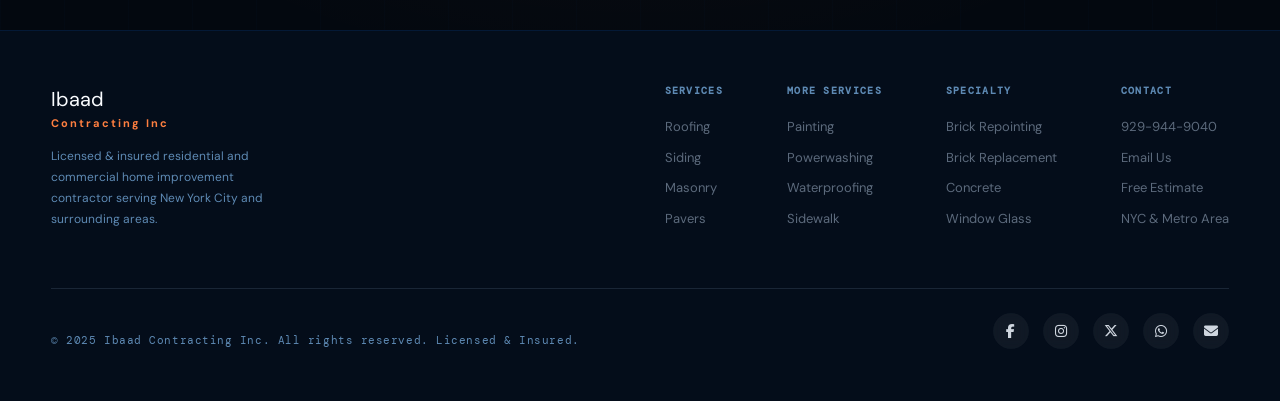
==== commit 997ecd2a: "responsive" ====
--- a/index.html
+++ b/index.html
@@ -45,7 +45,7 @@
         <div class="nav-links" id="navMenu">
             <a href="services.html">Services</a>
             <a href="projects.html">Projects</a>
-            <a href="about.html">About</a>
+            <a href="About.html">About</a>
             <a href="gallery.html">Gallery</a>
             <a href="#">Reviews</a>
             <a href="contact.html">Contact</a>
